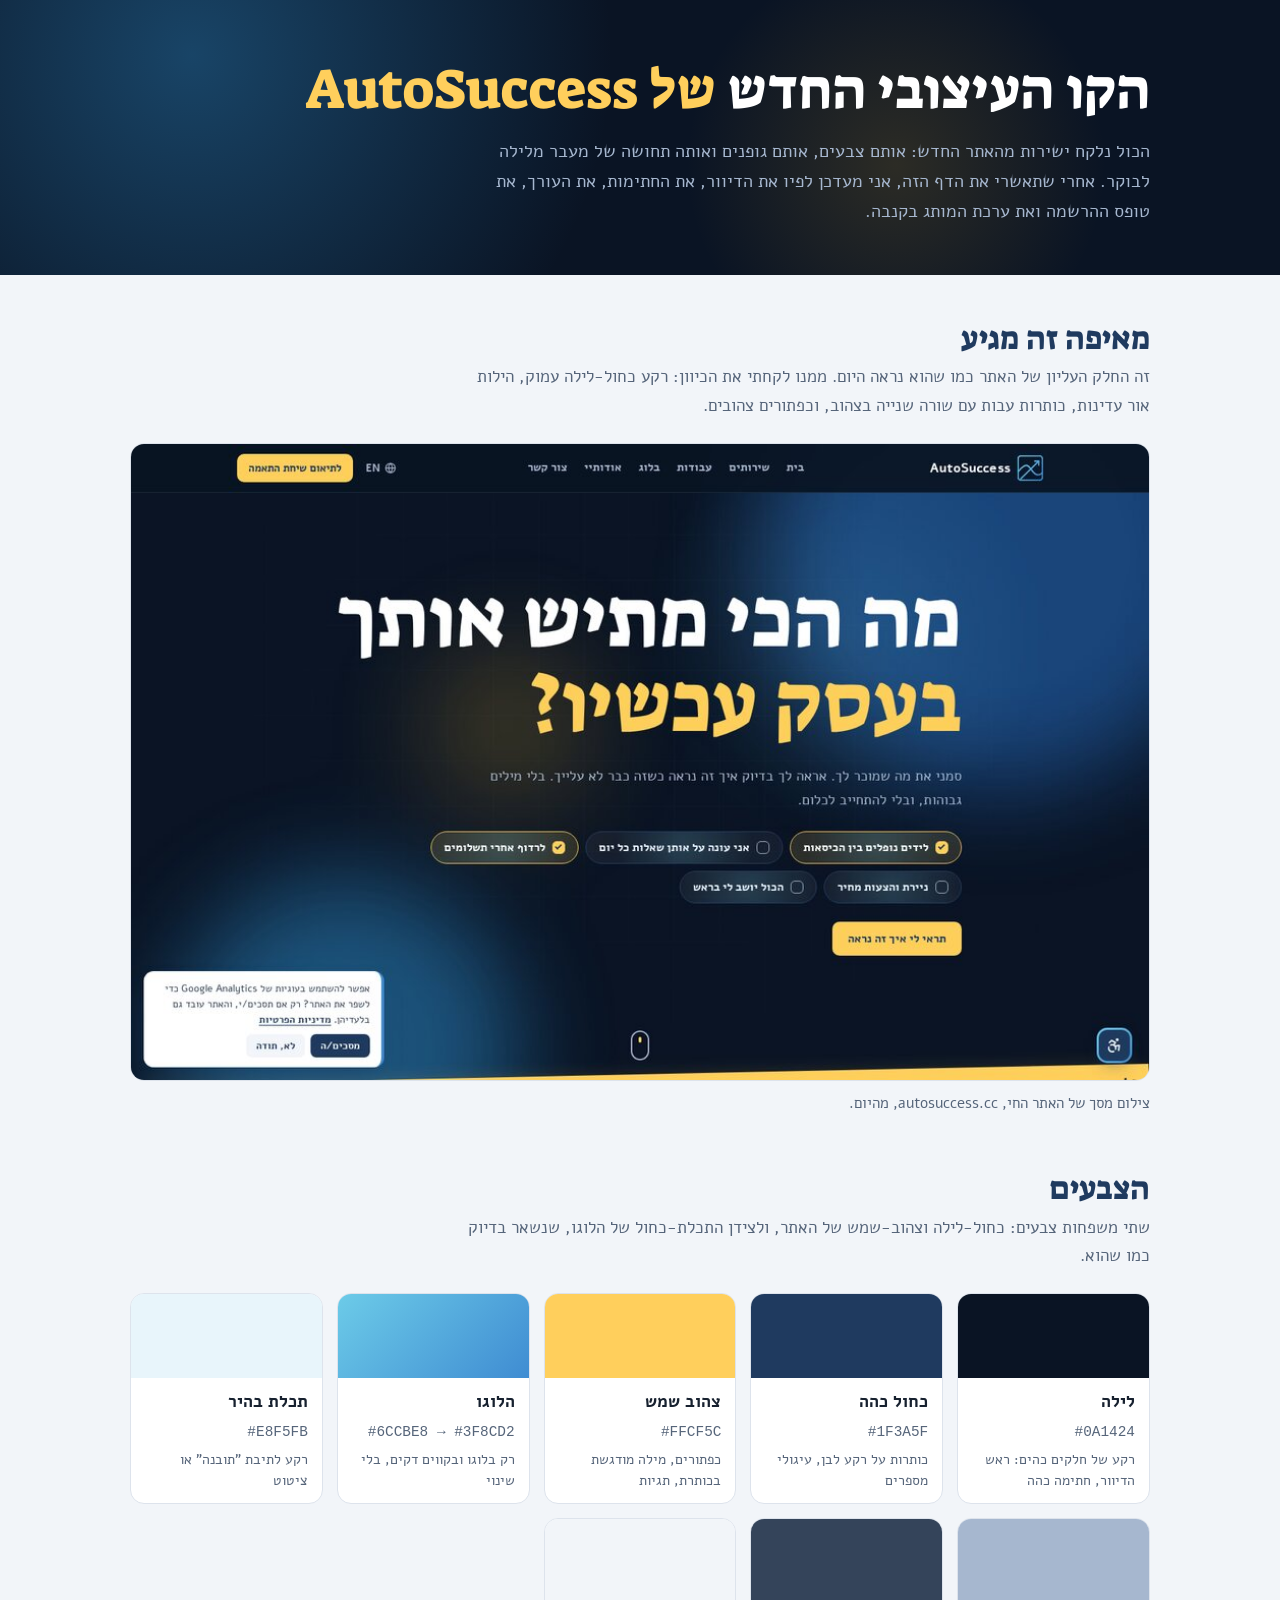
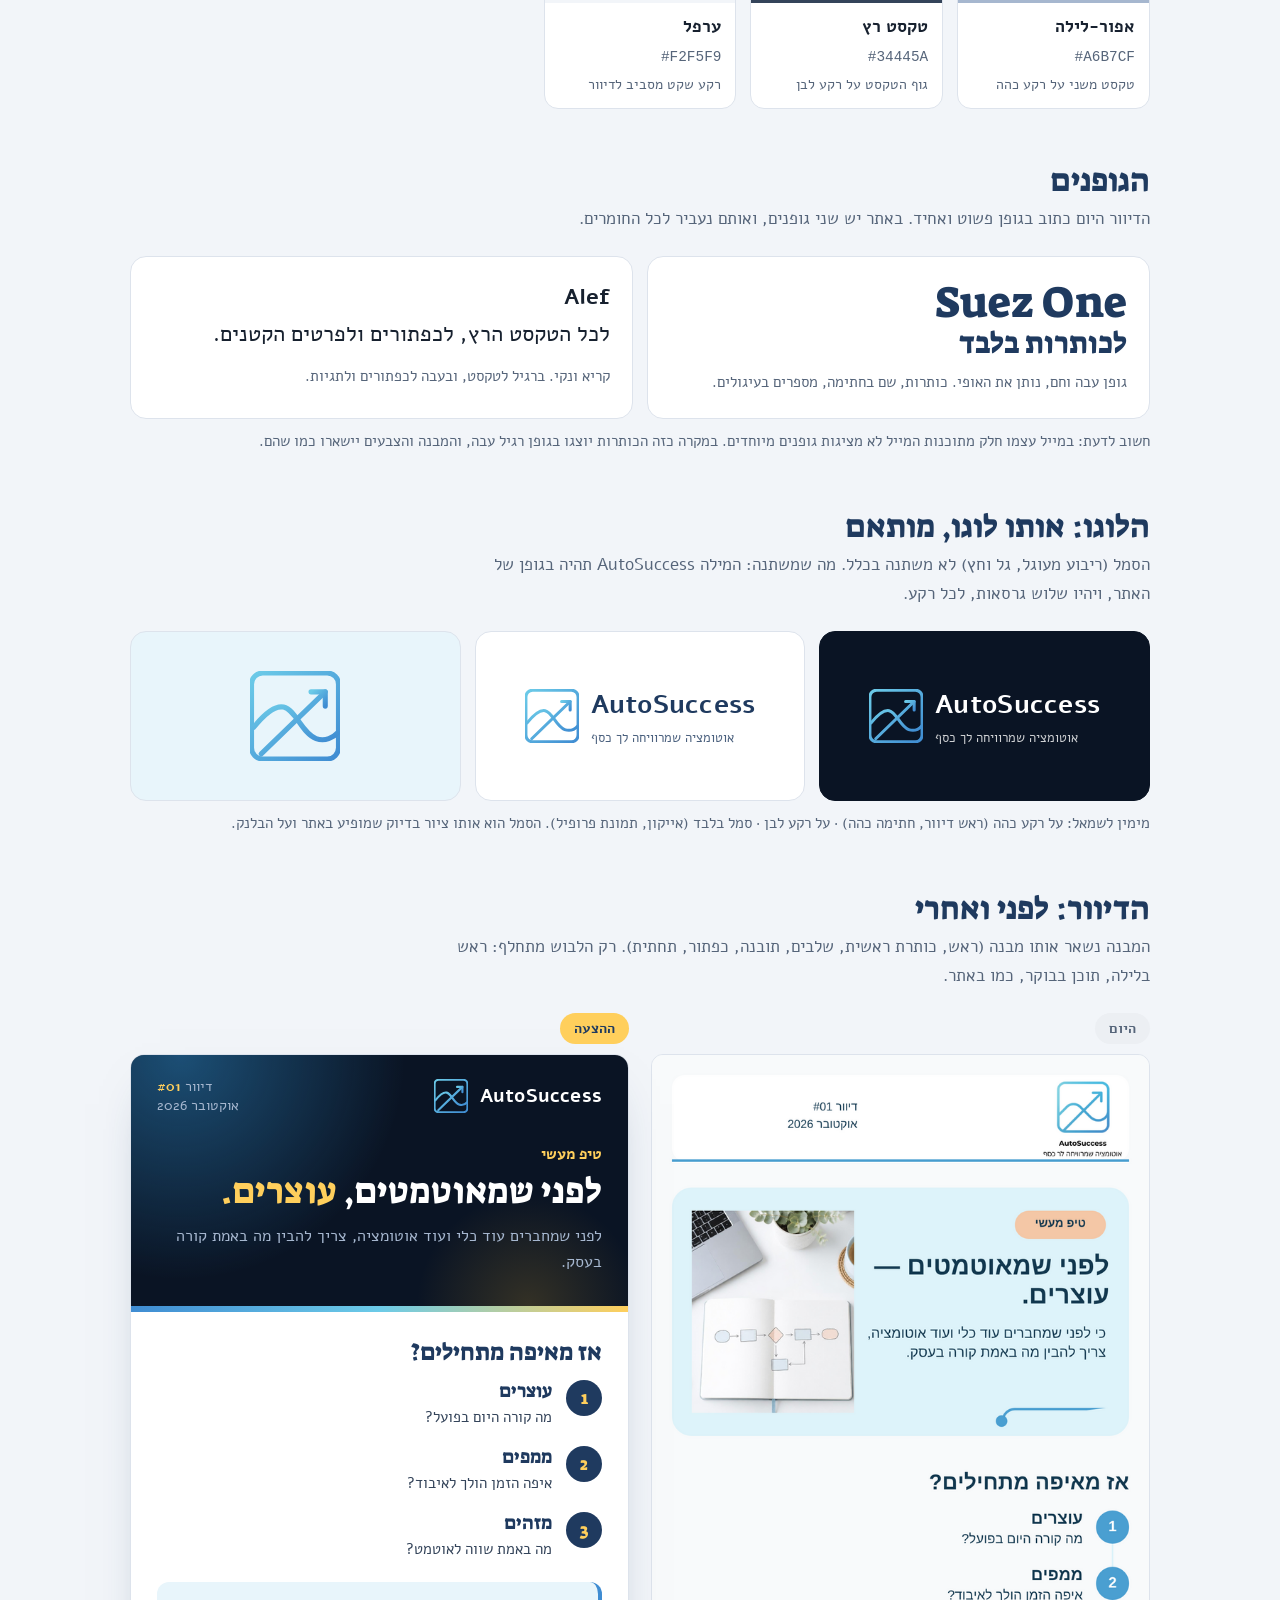
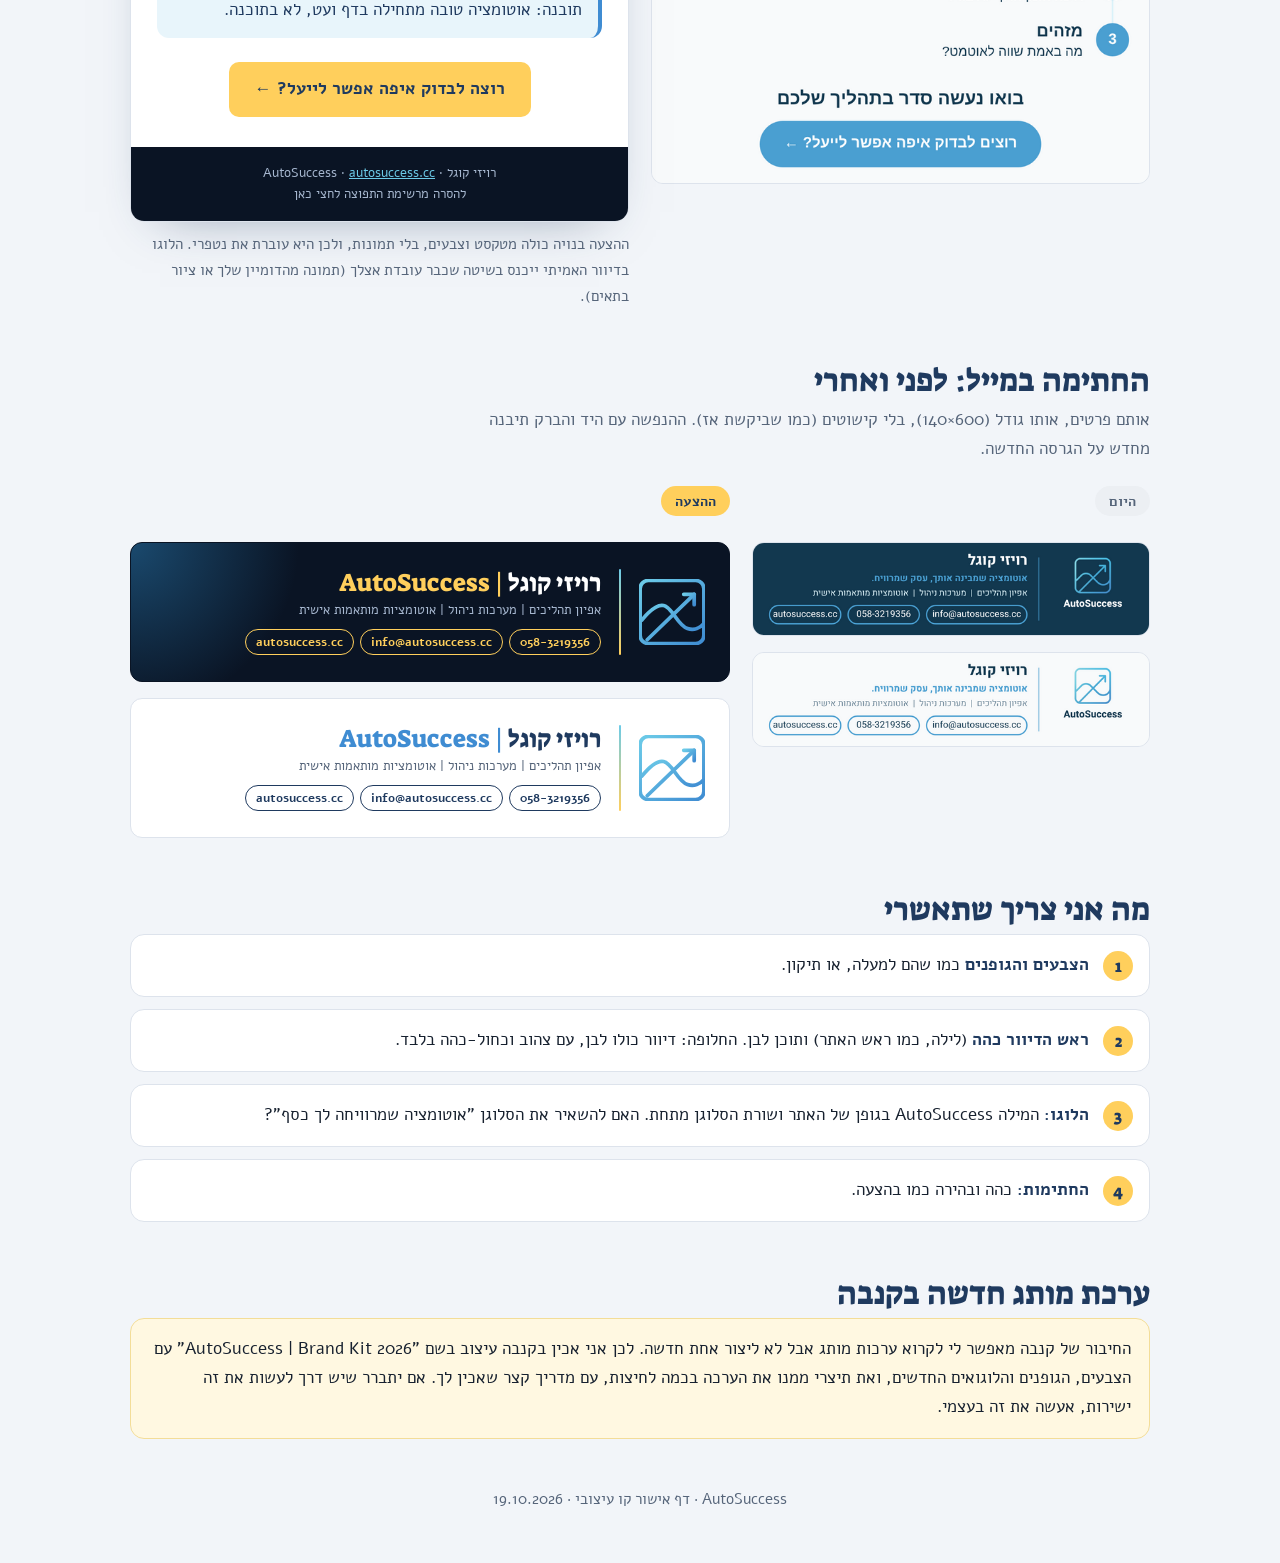
==== brand-guide.html @ 6f838738 "דף אישור לקו העיצובי החדש לפי האתר: צבעים, גופנים, לוגו, דיוור וחתימות לפני ואחרי Co-Authored-By: Cl" ====
<!doctype html>
<html lang="he" dir="rtl">
<head>
<meta charset="utf-8">
<meta name="viewport" content="width=device-width, initial-scale=1">
<title>קו עיצובי חדש · AutoSuccess</title>
<style>
@font-face { font-family: "Suez One"; src: url(fonts/suez-one-hebrew-400-normal.woff2) format("woff2"); unicode-range: U+0590-05FF, U+FB1D-FB4F; }
@font-face { font-family: "Suez One"; src: url(fonts/suez-one-latin-400-normal.woff2) format("woff2"); unicode-range: U+0000-00FF, U+2000-206F; }
@font-face { font-family: "Alef"; font-weight: 400; src: url(fonts/alef-hebrew-400-normal.woff2) format("woff2"); unicode-range: U+0590-05FF, U+FB1D-FB4F; }
@font-face { font-family: "Alef"; font-weight: 700; src: url(fonts/alef-hebrew-700-normal.woff2) format("woff2"); unicode-range: U+0590-05FF, U+FB1D-FB4F; }
@font-face { font-family: "Alef"; font-weight: 400; src: url(fonts/alef-latin-400-normal.woff2) format("woff2"); unicode-range: U+0000-00FF, U+2000-206F; }
@font-face { font-family: "Alef"; font-weight: 700; src: url(fonts/alef-latin-700-normal.woff2) format("woff2"); unicode-range: U+0000-00FF, U+2000-206F; }

:root {
  --night: #0a1424; --night-2: #0f1e36; --night-3: #16294a; --night-line: #26406a; --night-soft: #a6b7cf;
  --navy: #1f3a5f; --sun: #ffcf5c; --ink: #17212f; --body-ink: #34445a; --soft: #56657a;
  --mist: #f2f5f9; --line: #dde3ec; --logo-a: #6ccbe8; --logo-b: #3f8cd2; --logo-tint: #e8f5fb;
  --f-head: "Suez One", "Alef", serif; --f-body: "Alef", Tahoma, sans-serif;
}
* { box-sizing: border-box; }
body { margin: 0; background: var(--mist); color: var(--ink); font-family: var(--f-body); font-size: 17px; line-height: 1.7; }
.wrap { max-width: 1060px; margin: 0 auto; padding: 0 20px; }
h1, h2, h3 { font-family: var(--f-head); font-weight: 400; color: var(--navy); margin: 0; line-height: 1.2; }
.top { background: var(--night); color: #e9f0f9; padding: 56px 0 48px; position: relative; overflow: hidden; }
.top::before { content: ""; position: absolute; inset: 0; background: radial-gradient(600px circle at 15% 20%, rgba(42,127,184,.45), transparent 70%), radial-gradient(300px circle at 70% 60%, rgba(199,151,42,.18), transparent 70%); }
.top .wrap { position: relative; }
.top h1 { color: #fff; font-size: clamp(34px, 5vw, 56px); }
.top h1 span { color: var(--sun); }
.top p { color: var(--night-soft); max-width: 62ch; margin: 14px 0 0; font-size: 1.1rem; }
section { padding: 44px 0 8px; }
h2 { font-size: 32px; margin-bottom: 6px; }
.lead { color: var(--soft); margin: 0 0 22px; max-width: 70ch; }
.cap { color: var(--soft); font-size: .95rem; margin: 10px 0 0; }
.card { background: #fff; border: 1px solid var(--line); border-radius: 16px; padding: 22px; }

/* colors */
.swatches { display: grid; grid-template-columns: repeat(auto-fill, minmax(180px, 1fr)); gap: 14px; }
.sw { background: #fff; border: 1px solid var(--line); border-radius: 14px; overflow: hidden; }
.sw i { display: block; height: 84px; }
.sw div { padding: 10px 14px 12px; }
.sw b { display: block; }
.sw code { font-size: .9rem; color: var(--soft); direction: ltr; display: inline-block; }
.sw small { display: block; color: var(--soft); line-height: 1.45; margin-top: 4px; }

/* fonts */
.fonts { display: grid; grid-template-columns: 1fr 1fr; gap: 14px; }
.fonts .big { font-family: var(--f-head); font-size: 44px; color: var(--navy); line-height: 1.1; }
.fonts .body { font-size: 22px; }

/* logo */
.logos { display: grid; grid-template-columns: repeat(3, 1fr); gap: 14px; }
.lg { border-radius: 16px; min-height: 170px; display: grid; place-items: center; padding: 20px; border: 1px solid var(--line); }
.lg.dark { background: var(--night); border-color: var(--night); }
.lg.light { background: #fff; }
.lg.tint { background: var(--logo-tint); }
.brand { display: flex; align-items: center; gap: 12px; direction: ltr; }
.brand span { font-weight: 700; font-size: 26px; letter-spacing: .01em; }
.brand em { display: block; font-style: normal; font-size: 13px; font-weight: 400; direction: rtl; text-align: left; opacity: .8; letter-spacing: 0; }
.lg.dark .brand span { color: #fff; }
.lg.light .brand span, .lg.tint .brand span { color: var(--navy); }

/* before/after */
.ba { display: grid; grid-template-columns: 1fr 1fr; gap: 22px; align-items: start; }
.tag { display: inline-block; font-weight: 700; font-size: .9rem; border-radius: 999px; padding: 3px 14px; margin-bottom: 10px; }
.tag.old { background: #eceff3; color: var(--soft); }
.tag.new { background: var(--sun); color: var(--navy); }
.ba img { width: 100%; border-radius: 12px; border: 1px solid var(--line); display: block; }

/* new newsletter mockup (email-width) */
.mail { max-width: 600px; background: #fff; border-radius: 14px; overflow: hidden; border: 1px solid var(--line); box-shadow: 0 20px 50px -30px rgba(31,58,95,.5); }
.m-head { background: var(--night); background-image: radial-gradient(320px circle at 10% 0%, rgba(42,127,184,.55), transparent 70%), radial-gradient(160px circle at 80% 100%, rgba(199,151,42,.22), transparent 70%); padding: 22px 26px 30px; color: #fff; }
.m-row { display: flex; justify-content: space-between; align-items: center; }
.m-row .brand span { color: #fff; font-size: 19px; }
.m-issue { color: var(--night-soft); font-size: 14px; text-align: left; line-height: 1.4; }
.m-issue b { color: var(--sun); font-weight: 700; }
.m-eyebrow { color: var(--sun); font-weight: 700; margin: 26px 0 4px; font-size: 15px; }
.m-title { font-family: var(--f-head); font-size: 36px; line-height: 1.1; margin: 0; color: #fff; }
.m-title span { color: var(--sun); }
.m-lead { color: var(--night-soft); margin: 12px 0 0; font-size: 16px; line-height: 1.65; }
.m-sun { height: 6px; background: linear-gradient(90deg, var(--logo-b), var(--logo-a), var(--sun)); }
.m-body { padding: 26px; }
.m-body h3 { font-size: 24px; margin-bottom: 14px; }
.m-step { display: flex; gap: 14px; align-items: flex-start; margin-bottom: 14px; }
.m-step i { flex: none; width: 36px; height: 36px; border-radius: 50%; background: var(--navy); color: var(--sun); font-style: normal; font-family: var(--f-head); display: grid; place-items: center; font-size: 18px; }
.m-step b { display: block; font-family: var(--f-head); font-weight: 400; color: var(--navy); font-size: 19px; line-height: 1.2; }
.m-step span { color: var(--body-ink); font-size: 15px; }
.m-insight { background: var(--logo-tint); border-inline-start: 4px solid var(--logo-b); border-radius: 12px; padding: 14px 16px; color: var(--navy); margin: 18px 0; }
.m-cta { text-align: center; padding: 6px 0 4px; }
.m-btn { display: inline-block; background: var(--sun); color: var(--navy); font-weight: 700; border-radius: 10px; padding: 13px 26px; text-decoration: none; font-size: 17px; }
.m-foot { background: var(--night); color: var(--night-soft); text-align: center; font-size: 13px; padding: 16px; line-height: 1.6; }
.m-foot a { color: var(--logo-a); }

/* signatures */
.sigs { display: grid; gap: 16px; }
.sig { width: 100%; max-width: 600px; aspect-ratio: 600 / 140; border-radius: 12px; display: flex; align-items: center; gap: 18px; padding: 0 24px; border: 1px solid var(--line); }
.sig.dark { background: var(--night); background-image: radial-gradient(240px circle at 0% 0%, rgba(42,127,184,.5), transparent 70%); border-color: var(--night); }
.sig.light { background: #fff; }
.sig .who { flex: 1; }
.sig .name { font-family: var(--f-head); font-size: 25px; line-height: 1.1; }
.sig.dark .name { color: #fff; } .sig.light .name { color: var(--navy); }
.sig .name span { color: var(--sun); }
.sig.light .name span { color: var(--logo-b); }
.sig .svc { font-size: 13px; margin-top: 2px; }
.sig.dark .svc { color: var(--night-soft); } .sig.light .svc { color: var(--soft); }
.sig .pills { display: flex; gap: 6px; flex-wrap: wrap; margin-top: 8px; }
.sig .pills b { font-size: 12px; font-weight: 700; border-radius: 999px; padding: 2px 10px; direction: ltr; }
.sig.dark .pills b { border: 1.5px solid var(--sun); color: var(--sun); }
.sig.light .pills b { border: 1.5px solid var(--navy); color: var(--navy); }
.sig .divider { width: 2px; align-self: stretch; margin: 26px 0; background: linear-gradient(var(--logo-a), var(--sun)); border-radius: 2px; }

/* decisions */
.dec { counter-reset: d; display: grid; gap: 12px; padding: 0; margin: 0; list-style: none; }
.dec li { background: #fff; border: 1px solid var(--line); border-radius: 14px; padding: 16px 18px 16px 18px; position: relative; padding-inline-start: 60px; }
.dec li::before { counter-increment: d; content: counter(d); position: absolute; inset-inline-start: 16px; top: 16px; width: 30px; height: 30px; border-radius: 50%; background: var(--sun); color: var(--navy); font-family: var(--f-head); display: grid; place-items: center; }
.dec b { color: var(--navy); }
.note { background: #fff8e1; border: 1px solid #f3dd98; border-radius: 14px; padding: 16px 18px; }
footer { text-align: center; color: var(--soft); padding: 40px 0 50px; font-size: .95rem; }

@media (max-width: 760px) {
  .fonts, .logos, .ba { grid-template-columns: 1fr; }
  .sig { aspect-ratio: auto; padding: 18px; }
  .sig .divider { display: none; }
}
</style>
</head>
<body>

<header class="top">
  <div class="wrap">
    <h1>הקו העיצובי החדש <span>של AutoSuccess</span></h1>
    <p>הכול נלקח ישירות מהאתר החדש: אותם צבעים, אותם גופנים ואותה תחושה של מעבר מלילה לבוקר. אחרי שתאשרי את הדף הזה, אני מעדכן לפיו את הדיוור, את החתימות, את העורך, את טופס ההרשמה ואת ערכת המותג בקנבה.</p>
  </div>
</header>

<main class="wrap">

<section>
  <h2>מאיפה זה מגיע</h2>
  <p class="lead">זה החלק העליון של האתר כמו שהוא נראה היום. ממנו לקחתי את הכיוון: רקע כחול-לילה עמוק, הילות אור עדינות, כותרות עבות עם שורה שנייה בצהוב, וכפתורים צהובים.</p>
  <img src="assets/brand/site-hero.jpg" alt="צילום מסך של החלק העליון באתר autosuccess.cc" style="width:100%;border-radius:14px;border:1px solid var(--line);display:block">
  <p class="cap">צילום מסך של האתר החי, autosuccess.cc, מהיום.</p>
</section>

<section>
  <h2>הצבעים</h2>
  <p class="lead">שתי משפחות צבעים: כחול-לילה וצהוב-שמש של האתר, ולצידן התכלת-כחול של הלוגו, שנשאר בדיוק כמו שהוא.</p>
  <div class="swatches">
    <div class="sw"><i style="background:#0a1424"></i><div><b>לילה</b><code>#0A1424</code><small>רקע של חלקים כהים: ראש הדיוור, חתימה כהה</small></div></div>
    <div class="sw"><i style="background:#1f3a5f"></i><div><b>כחול כהה</b><code>#1F3A5F</code><small>כותרות על רקע לבן, עיגולי מספרים</small></div></div>
    <div class="sw"><i style="background:#ffcf5c"></i><div><b>צהוב שמש</b><code>#FFCF5C</code><small>כפתורים, מילה מודגשת בכותרת, תגיות</small></div></div>
    <div class="sw"><i style="background:linear-gradient(135deg,#6ccbe8,#3f8cd2)"></i><div><b>הלוגו</b><code>#6CCBE8 → #3F8CD2</code><small>רק בלוגו ובקווים דקים, בלי שינוי</small></div></div>
    <div class="sw"><i style="background:#e8f5fb"></i><div><b>תכלת בהיר</b><code>#E8F5FB</code><small>רקע לתיבת "תובנה" או ציטוט</small></div></div>
    <div class="sw"><i style="background:#a6b7cf"></i><div><b>אפור-לילה</b><code>#A6B7CF</code><small>טקסט משני על רקע כהה</small></div></div>
    <div class="sw"><i style="background:#34445a"></i><div><b>טקסט רץ</b><code>#34445A</code><small>גוף הטקסט על רקע לבן</small></div></div>
    <div class="sw"><i style="background:#f2f5f9"></i><div><b>ערפל</b><code>#F2F5F9</code><small>רקע שקט מסביב לדיוור</small></div></div>
  </div>
</section>

<section>
  <h2>הגופנים</h2>
  <p class="lead">הדיוור היום כתוב בגופן פשוט ואחיד. באתר יש שני גופנים, ואותם נעביר לכל החומרים.</p>
  <div class="fonts">
    <div class="card"><div class="big">Suez One</div><div class="big" style="font-size:30px">לכותרות בלבד</div><p class="cap">גופן עבה וחם, נותן את האופי. כותרות, שם בחתימה, מספרים בעיגולים.</p></div>
    <div class="card"><div class="body"><b>Alef</b></div><div class="body">לכל הטקסט הרץ, לכפתורים ולפרטים הקטנים.</div><p class="cap">קריא ונקי. ברגיל לטקסט, ובעבה לכפתורים ולתגיות.</p></div>
  </div>
  <p class="cap">חשוב לדעת: במייל עצמו חלק מתוכנות המייל לא מציגות גופנים מיוחדים. במקרה כזה הכותרות יוצגו בגופן רגיל עבה, והמבנה והצבעים יישארו כמו שהם.</p>
</section>

<section>
  <h2>הלוגו: אותו לוגו, מותאם</h2>
  <p class="lead">הסמל (ריבוע מעוגל, גל וחץ) לא משתנה בכלל. מה שמשתנה: המילה AutoSuccess תהיה בגופן של האתר, ויהיו שלוש גרסאות, לכל רקע.</p>
  <div class="logos">
    <div class="lg dark"><div class="brand"><svg width="54" height="54" viewBox="30 26 177 175" fill="none"><defs><linearGradient id="g1" x1="0" y1="0" x2="1" y2="1"><stop offset="0" stop-color="#6CCBE8"/><stop offset="1" stop-color="#3F8CD2"/></linearGradient></defs><g stroke="url(#g1)" stroke-width="10" stroke-linecap="round" stroke-linejoin="round"><rect x="33" y="29" width="171" height="169" rx="22"/><path d="M37 136 C 58 110, 78 92, 96 96 C 120 101, 132 148, 160 158 C 178 164, 194 156, 203 146"/><path d="M52 188 L 178 66"/><path d="M150 66 L 178 66 L 178 94"/></g></svg><span>AutoSuccess<em>אוטומציה שמרוויחה לך כסף</em></span></div></div>
    <div class="lg light"><div class="brand"><svg width="54" height="54" viewBox="30 26 177 175" fill="none"><defs><linearGradient id="g2" x1="0" y1="0" x2="1" y2="1"><stop offset="0" stop-color="#6CCBE8"/><stop offset="1" stop-color="#3F8CD2"/></linearGradient></defs><g stroke="url(#g2)" stroke-width="10" stroke-linecap="round" stroke-linejoin="round"><rect x="33" y="29" width="171" height="169" rx="22"/><path d="M37 136 C 58 110, 78 92, 96 96 C 120 101, 132 148, 160 158 C 178 164, 194 156, 203 146"/><path d="M52 188 L 178 66"/><path d="M150 66 L 178 66 L 178 94"/></g></svg><span>AutoSuccess<em>אוטומציה שמרוויחה לך כסף</em></span></div></div>
    <div class="lg tint"><svg width="90" height="90" viewBox="30 26 177 175" fill="none"><defs><linearGradient id="g3" x1="0" y1="0" x2="1" y2="1"><stop offset="0" stop-color="#6CCBE8"/><stop offset="1" stop-color="#3F8CD2"/></linearGradient></defs><g stroke="url(#g3)" stroke-width="10" stroke-linecap="round" stroke-linejoin="round"><rect x="33" y="29" width="171" height="169" rx="22"/><path d="M37 136 C 58 110, 78 92, 96 96 C 120 101, 132 148, 160 158 C 178 164, 194 156, 203 146"/><path d="M52 188 L 178 66"/><path d="M150 66 L 178 66 L 178 94"/></g></svg></div>
  </div>
  <p class="cap">מימין לשמאל: על רקע כהה (ראש דיוור, חתימה כהה) · על רקע לבן · סמל בלבד (אייקון, תמונת פרופיל). הסמל הוא אותו ציור בדיוק שמופיע באתר ועל הבלנק.</p>
</section>

<section>
  <h2>הדיוור: לפני ואחרי</h2>
  <p class="lead">המבנה נשאר אותו מבנה (ראש, כותרת ראשית, שלבים, תובנה, כפתור, תחתית). רק הלבוש מתחלף: ראש בלילה, תוכן בבוקר, כמו באתר.</p>
  <div class="ba">
    <div><span class="tag old">היום</span><img src="assets/brand/old-newsletter.png" alt="הדיוור הנוכחי"></div>
    <div><span class="tag new">ההצעה</span>
      <div class="mail">
        <div class="m-head">
          <div class="m-row">
            <div class="brand"><svg width="34" height="34" viewBox="30 26 177 175" fill="none"><defs><linearGradient id="g4" x1="0" y1="0" x2="1" y2="1"><stop offset="0" stop-color="#6CCBE8"/><stop offset="1" stop-color="#3F8CD2"/></linearGradient></defs><g stroke="url(#g4)" stroke-width="11" stroke-linecap="round" stroke-linejoin="round"><rect x="33" y="29" width="171" height="169" rx="22"/><path d="M37 136 C 58 110, 78 92, 96 96 C 120 101, 132 148, 160 158 C 178 164, 194 156, 203 146"/><path d="M52 188 L 178 66"/><path d="M150 66 L 178 66 L 178 94"/></g></svg><span>AutoSuccess</span></div>
            <div class="m-issue">דיוור <b>#01</b><br>אוקטובר 2026</div>
          </div>
          <p class="m-eyebrow">טיפ מעשי</p>
          <h3 class="m-title">לפני שמאוטמטים, <span>עוצרים.</span></h3>
          <p class="m-lead">לפני שמחברים עוד כלי ועוד אוטומציה, צריך להבין מה באמת קורה בעסק.</p>
        </div>
        <div class="m-sun"></div>
        <div class="m-body">
          <h3>אז מאיפה מתחילים?</h3>
          <div class="m-step"><i>1</i><div><b>עוצרים</b><span>מה קורה היום בפועל?</span></div></div>
          <div class="m-step"><i>2</i><div><b>ממפים</b><span>איפה הזמן הולך לאיבוד?</span></div></div>
          <div class="m-step"><i>3</i><div><b>מזהים</b><span>מה באמת שווה לאוטמט?</span></div></div>
          <div class="m-insight">תובנה: אוטומציה טובה מתחילה בדף ועט, לא בתוכנה.</div>
          <div class="m-cta"><a class="m-btn" href="#">רוצה לבדוק איפה אפשר לייעל? ←</a></div>
        </div>
        <div class="m-foot">רויזי קוגל · AutoSuccess · <a href="#">autosuccess.cc</a><br>להסרה מרשימת התפוצה לחצי כאן</div>
      </div>
      <p class="cap">ההצעה בנויה כולה מטקסט וצבעים, בלי תמונות, ולכן היא עוברת את נטפרי. הלוגו בדיוור האמיתי ייכנס בשיטה שכבר עובדת אצלך (תמונה מהדומיין שלך או ציור בתאים).</p>
    </div>
  </div>
</section>

<section>
  <h2>החתימה במייל: לפני ואחרי</h2>
  <p class="lead">אותם פרטים, אותו גודל (600×140), בלי קישוטים (כמו שביקשת אז). ההנפשה עם היד והברק תיבנה מחדש על הגרסה החדשה.</p>
  <div class="ba">
    <div class="sigs"><span class="tag old" style="justify-self:start">היום</span><img src="assets/brand/old-sig-dark.png" alt="החתימה הכהה הנוכחית"><img src="assets/brand/old-sig-light.png" alt="החתימה הבהירה הנוכחית"></div>
    <div class="sigs"><span class="tag new" style="justify-self:start">ההצעה</span>
      <div class="sig dark">
        <svg width="66" height="66" viewBox="30 26 177 175" fill="none"><defs><linearGradient id="g5" x1="0" y1="0" x2="1" y2="1"><stop offset="0" stop-color="#6CCBE8"/><stop offset="1" stop-color="#3F8CD2"/></linearGradient></defs><g stroke="url(#g5)" stroke-width="10" stroke-linecap="round" stroke-linejoin="round"><rect x="33" y="29" width="171" height="169" rx="22"/><path d="M37 136 C 58 110, 78 92, 96 96 C 120 101, 132 148, 160 158 C 178 164, 194 156, 203 146"/><path d="M52 188 L 178 66"/><path d="M150 66 L 178 66 L 178 94"/></g></svg>
        <div class="divider"></div>
        <div class="who"><div class="name">רויזי קוגל <span>| AutoSuccess</span></div><div class="svc">אפיון תהליכים | מערכות ניהול | אוטומציות מותאמות אישית</div><div class="pills"><b>058-3219356</b><b>info@autosuccess.cc</b><b>autosuccess.cc</b></div></div>
      </div>
      <div class="sig light">
        <svg width="66" height="66" viewBox="30 26 177 175" fill="none"><defs><linearGradient id="g6" x1="0" y1="0" x2="1" y2="1"><stop offset="0" stop-color="#6CCBE8"/><stop offset="1" stop-color="#3F8CD2"/></linearGradient></defs><g stroke="url(#g6)" stroke-width="10" stroke-linecap="round" stroke-linejoin="round"><rect x="33" y="29" width="171" height="169" rx="22"/><path d="M37 136 C 58 110, 78 92, 96 96 C 120 101, 132 148, 160 158 C 178 164, 194 156, 203 146"/><path d="M52 188 L 178 66"/><path d="M150 66 L 178 66 L 178 94"/></g></svg>
        <div class="divider"></div>
        <div class="who"><div class="name">רויזי קוגל <span>| AutoSuccess</span></div><div class="svc">אפיון תהליכים | מערכות ניהול | אוטומציות מותאמות אישית</div><div class="pills"><b>058-3219356</b><b>info@autosuccess.cc</b><b>autosuccess.cc</b></div></div>
      </div>
    </div>
  </div>
</section>

<section>
  <h2>מה אני צריך שתאשרי</h2>
  <ol class="dec">
    <li><b>הצבעים והגופנים</b> כמו שהם למעלה, או תיקון.</li>
    <li><b>ראש הדיוור כהה</b> (לילה, כמו ראש האתר) ותוכן לבן. החלופה: דיוור כולו לבן, עם צהוב וכחול-כהה בלבד.</li>
    <li><b>הלוגו:</b> המילה AutoSuccess בגופן של האתר ושורת הסלוגן מתחת. האם להשאיר את הסלוגן "אוטומציה שמרוויחה לך כסף"?</li>
    <li><b>החתימות:</b> כהה ובהירה כמו בהצעה.</li>
  </ol>
</section>

<section>
  <h2>ערכת מותג חדשה בקנבה</h2>
  <div class="note">החיבור של קנבה מאפשר לי לקרוא ערכות מותג אבל לא ליצור אחת חדשה. לכן אני אכין בקנבה עיצוב בשם "AutoSuccess | Brand Kit 2026" עם הצבעים, הגופנים והלוגואים החדשים, ואת תיצרי ממנו את הערכה בכמה לחיצות, עם מדריך קצר שאכין לך. אם יתברר שיש דרך לעשות את זה ישירות, אעשה את זה בעצמי.</div>
</section>

</main>
<footer>AutoSuccess · דף אישור קו עיצובי · 19.10.2026</footer>
</body>
</html>
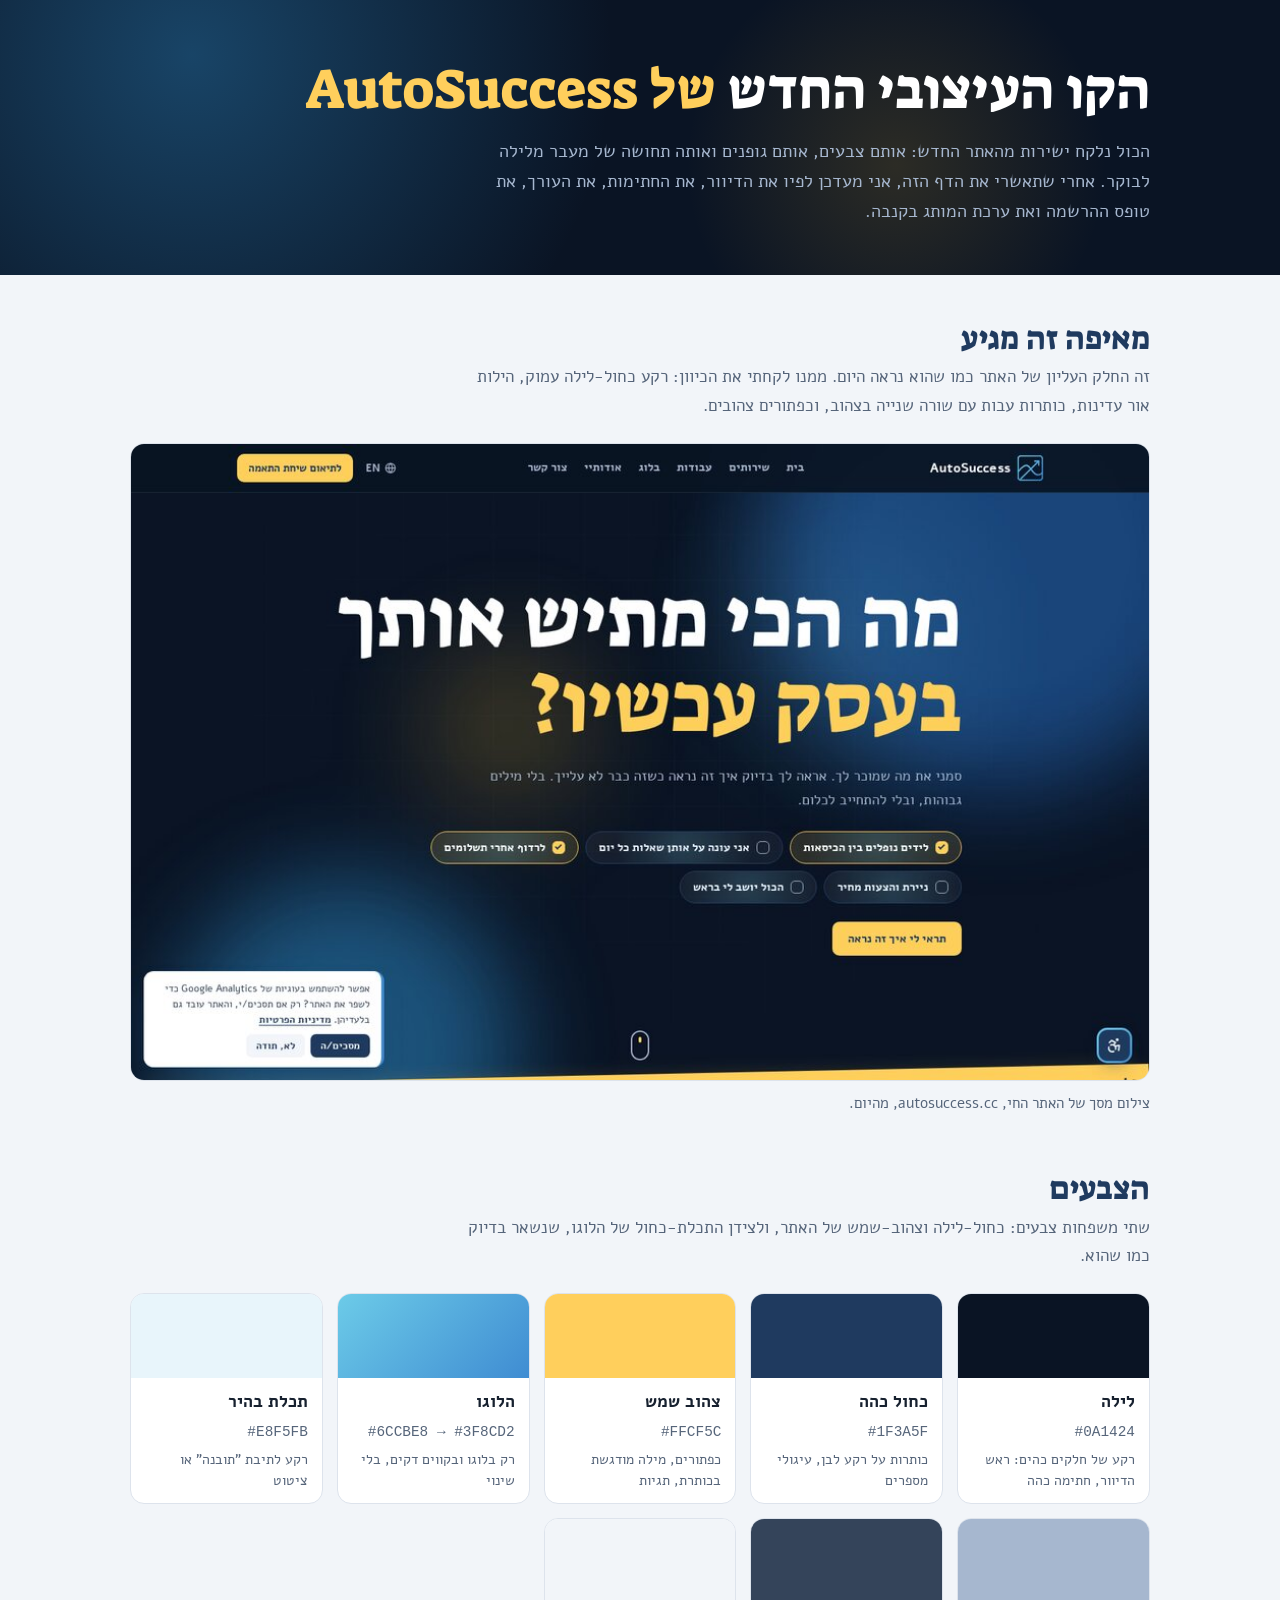
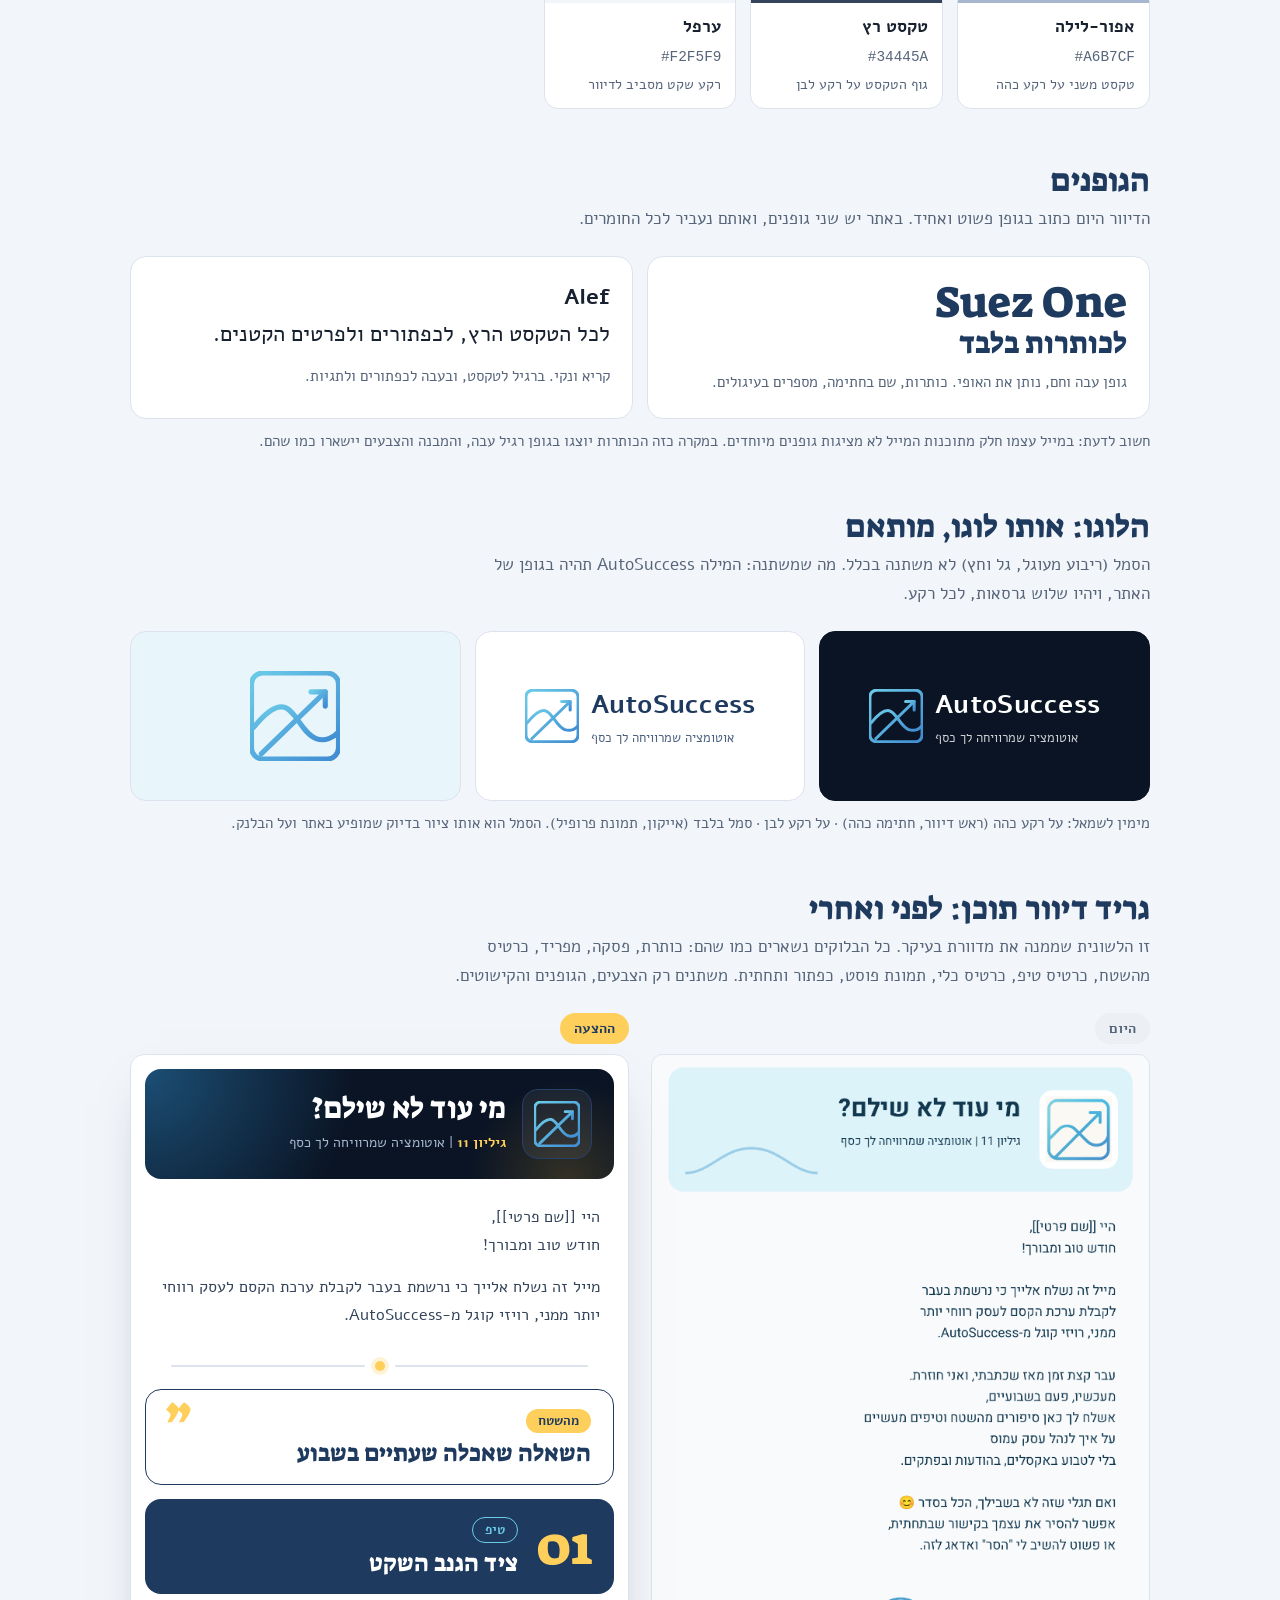
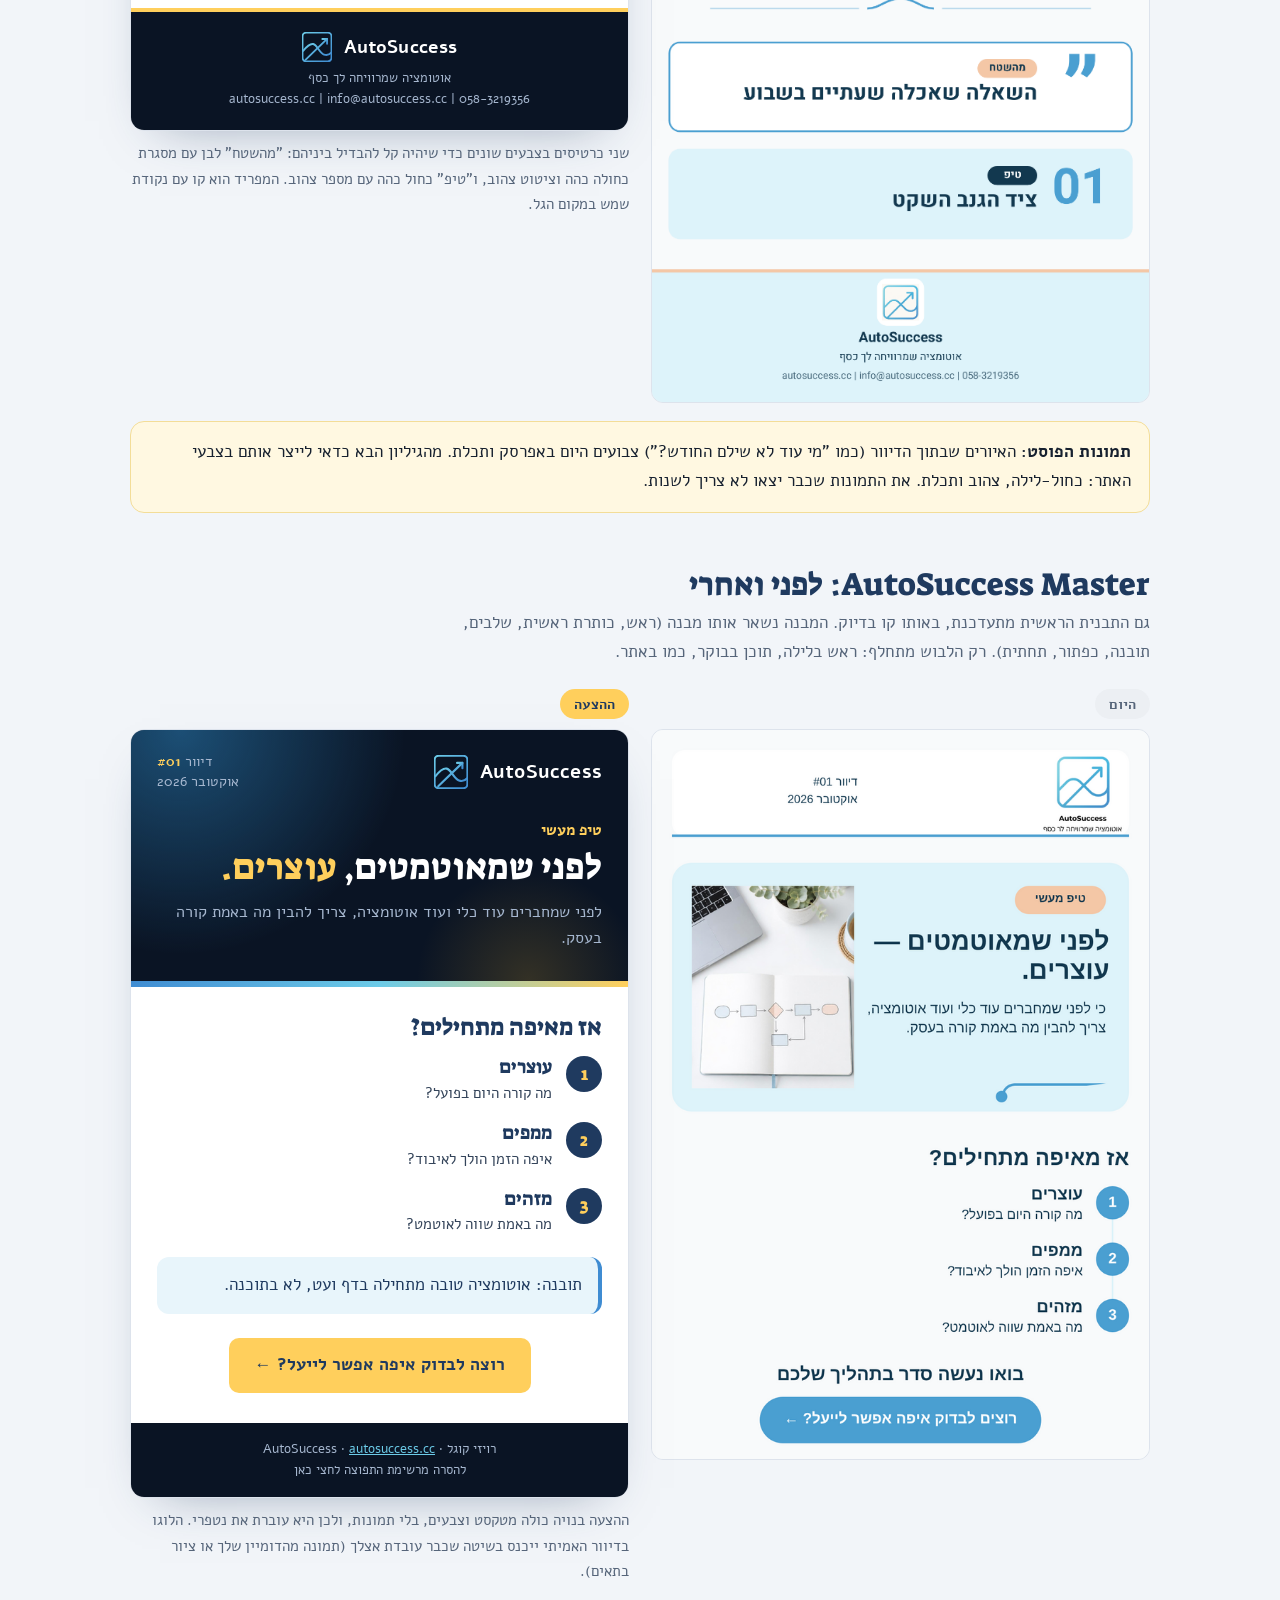
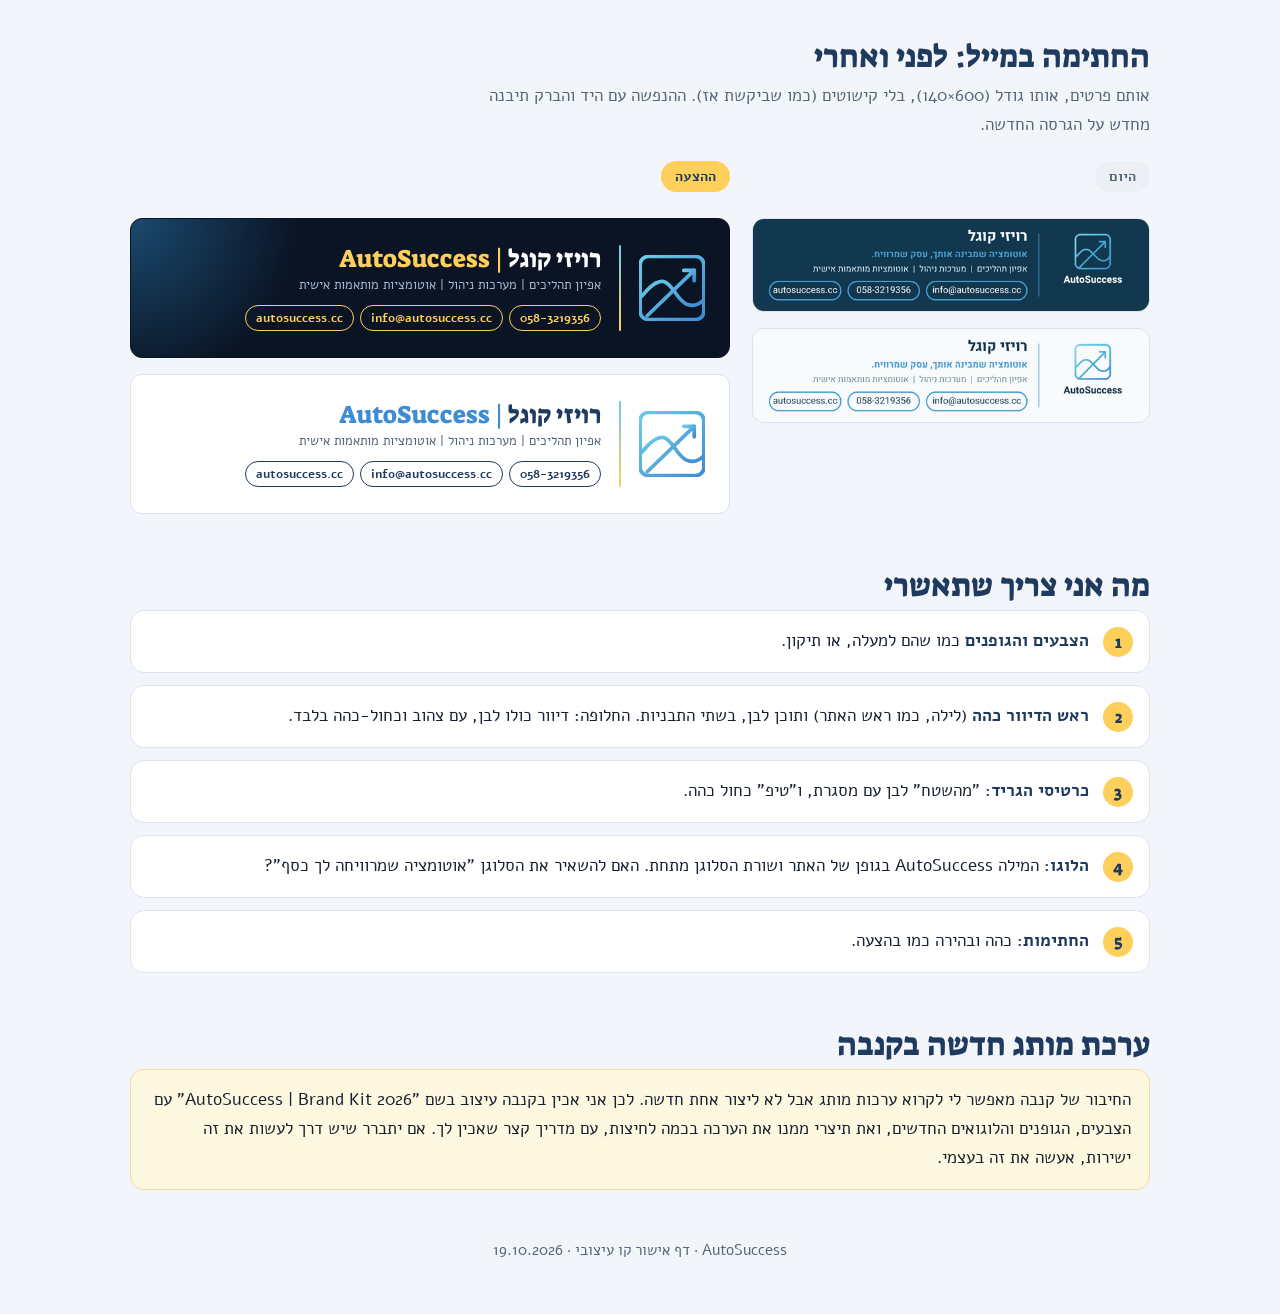
==== commit c41a8fd9: "דף הקו העיצובי: הוספת גריד דיוור תוכן לפני ואחרי, והחלטה על כרטיסי הגריד Co-Authored-By: Claude Opus" ====
--- a/brand-guide.html
+++ b/brand-guide.html
@@ -91,6 +91,32 @@
 .m-foot { background: var(--night); color: var(--night-soft); text-align: center; font-size: 13px; padding: 16px; line-height: 1.6; }
 .m-foot a { color: var(--logo-a); }
 
+/* new content-grid mockup */
+.gm-head { background: var(--night); background-image: radial-gradient(300px circle at 0% 0%, rgba(42,127,184,.55), transparent 70%), radial-gradient(140px circle at 90% 100%, rgba(199,151,42,.22), transparent 70%); margin: 14px; border-radius: 16px; padding: 20px 22px; display: flex; gap: 16px; align-items: center; }
+.gm-head .ic { flex: none; width: 70px; height: 70px; border-radius: 16px; background: rgba(255,255,255,.06); border: 1px solid var(--night-line); display: grid; place-items: center; }
+.gm-head h3 { font-family: var(--f-head); color: #fff; font-size: 30px; line-height: 1.1; margin: 0; }
+.gm-head p { margin: 6px 0 0; color: var(--night-soft); font-size: 14px; }
+.gm-head p b { color: var(--sun); }
+.gm-text { padding: 10px 28px; color: var(--body-ink); font-size: 16px; line-height: 1.75; }
+.gm-text p { margin: 0 0 14px; }
+.gm-div { display: flex; align-items: center; gap: 10px; padding: 8px 40px 18px; }
+.gm-div i { flex: 1; height: 2px; background: var(--line); border-radius: 2px; }
+.gm-div b { width: 10px; height: 10px; border-radius: 50%; background: var(--sun); box-shadow: 0 0 0 4px rgba(255,207,92,.25); }
+.gm-story { margin: 0 14px 14px; border-radius: 16px; background: #fff; border: 1.5px solid var(--navy); padding: 16px 22px; position: relative; }
+.gm-story .q { position: absolute; inset-inline-end: 18px; top: 4px; font-family: var(--f-head); font-size: 60px; color: var(--sun); line-height: 1; }
+.gm-pill { display: inline-block; font-weight: 700; font-size: 13px; border-radius: 999px; padding: 1px 12px; }
+.gm-story .gm-pill { background: var(--sun); color: var(--navy); }
+.gm-story h4, .gm-tip h4 { font-family: var(--f-head); font-weight: 400; font-size: 24px; margin: 6px 0 0; line-height: 1.15; }
+.gm-story h4 { color: var(--navy); }
+.gm-tip { margin: 0 14px 14px; border-radius: 16px; background: var(--navy); padding: 16px 22px; display: flex; align-items: center; gap: 18px; }
+.gm-tip .n { font-family: var(--f-head); font-size: 54px; color: var(--sun); line-height: 1; }
+.gm-tip .gm-pill { border: 1.5px solid var(--logo-a); color: var(--logo-a); }
+.gm-tip h4 { color: #fff; }
+.gm-foot { background: var(--night); text-align: center; padding: 20px 16px; border-top: 4px solid var(--sun); }
+.gm-foot .brand { justify-content: center; }
+.gm-foot .brand span { color: #fff; font-size: 18px; }
+.gm-foot p { color: var(--night-soft); font-size: 13px; margin: 6px 0 0; line-height: 1.6; }
+
 /* signatures */
 .sigs { display: grid; gap: 16px; }
 .sig { width: 100%; max-width: 600px; aspect-ratio: 600 / 140; border-radius: 12px; display: flex; align-items: center; gap: 18px; padding: 0 24px; border: 1px solid var(--line); }
@@ -179,8 +205,37 @@
 </section>
 
 <section>
-  <h2>הדיוור: לפני ואחרי</h2>
-  <p class="lead">המבנה נשאר אותו מבנה (ראש, כותרת ראשית, שלבים, תובנה, כפתור, תחתית). רק הלבוש מתחלף: ראש בלילה, תוכן בבוקר, כמו באתר.</p>
+  <h2>גריד דיוור תוכן: לפני ואחרי</h2>
+  <p class="lead">זו הלשונית שממנה את מדוורת בעיקר. כל הבלוקים נשארים כמו שהם: כותרת, פסקה, מפריד, כרטיס מהשטח, כרטיס טיפ, כרטיס כלי, תמונת פוסט, כפתור ותחתית. משתנים רק הצבעים, הגופנים והקישוטים.</p>
+  <div class="ba">
+    <div><span class="tag old">היום</span><img src="assets/brand/old-grid.png" alt="גריד דיוור התוכן הנוכחי"></div>
+    <div><span class="tag new">ההצעה</span>
+      <div class="mail">
+        <div class="gm-head">
+          <div class="ic"><svg width="46" height="46" viewBox="30 26 177 175" fill="none"><defs><linearGradient id="g7" x1="0" y1="0" x2="1" y2="1"><stop offset="0" stop-color="#6CCBE8"/><stop offset="1" stop-color="#3F8CD2"/></linearGradient></defs><g stroke="url(#g7)" stroke-width="11" stroke-linecap="round" stroke-linejoin="round"><rect x="33" y="29" width="171" height="169" rx="22"/><path d="M37 136 C 58 110, 78 92, 96 96 C 120 101, 132 148, 160 158 C 178 164, 194 156, 203 146"/><path d="M52 188 L 178 66"/><path d="M150 66 L 178 66 L 178 94"/></g></svg></div>
+          <div><h3>מי עוד לא שילם?</h3><p><b>גיליון 11</b> | אוטומציה שמרוויחה לך כסף</p></div>
+        </div>
+        <div class="gm-text">
+          <p>היי [[שם פרטי]],<br>חודש טוב ומבורך!</p>
+          <p>מייל זה נשלח אלייך כי נרשמת בעבר לקבלת ערכת הקסם לעסק רווחי יותר ממני, רויזי קוגל מ-AutoSuccess.</p>
+        </div>
+        <div class="gm-div"><i></i><b></b><i></i></div>
+        <div class="gm-story"><span class="q">”</span><span class="gm-pill">מהשטח</span><h4>השאלה שאכלה שעתיים בשבוע</h4></div>
+        <div class="gm-tip"><span class="n">01</span><div><span class="gm-pill">טיפ</span><h4>ציד הגנב השקט</h4></div></div>
+        <div class="gm-foot">
+          <div class="brand"><svg width="30" height="30" viewBox="30 26 177 175" fill="none"><defs><linearGradient id="g8" x1="0" y1="0" x2="1" y2="1"><stop offset="0" stop-color="#6CCBE8"/><stop offset="1" stop-color="#3F8CD2"/></linearGradient></defs><g stroke="url(#g8)" stroke-width="11" stroke-linecap="round" stroke-linejoin="round"><rect x="33" y="29" width="171" height="169" rx="22"/><path d="M37 136 C 58 110, 78 92, 96 96 C 120 101, 132 148, 160 158 C 178 164, 194 156, 203 146"/><path d="M52 188 L 178 66"/><path d="M150 66 L 178 66 L 178 94"/></g></svg><span>AutoSuccess</span></div>
+          <p>אוטומציה שמרוויחה לך כסף<br>autosuccess.cc | info@autosuccess.cc | 058-3219356</p>
+        </div>
+      </div>
+      <p class="cap">שני כרטיסים בצבעים שונים כדי שיהיה קל להבדיל ביניהם: "מהשטח" לבן עם מסגרת כחולה כהה וציטוט צהוב, ו"טיפ" כחול כהה עם מספר צהוב. המפריד הוא קו עם נקודת שמש במקום הגל.</p>
+    </div>
+  </div>
+  <div class="note" style="margin-top:18px"><b>תמונות הפוסט:</b> האיורים שבתוך הדיוור (כמו "מי עוד לא שילם החודש?") צבועים היום באפרסק ותכלת. מהגיליון הבא כדאי לייצר אותם בצבעי האתר: כחול-לילה, צהוב ותכלת. את התמונות שכבר יצאו לא צריך לשנות.</div>
+</section>
+
+<section>
+  <h2>AutoSuccess Master: לפני ואחרי</h2>
+  <p class="lead">גם התבנית הראשית מתעדכנת, באותו קו בדיוק. המבנה נשאר אותו מבנה (ראש, כותרת ראשית, שלבים, תובנה, כפתור, תחתית). רק הלבוש מתחלף: ראש בלילה, תוכן בבוקר, כמו באתר.</p>
   <div class="ba">
     <div><span class="tag old">היום</span><img src="assets/brand/old-newsletter.png" alt="הדיוור הנוכחי"></div>
     <div><span class="tag new">ההצעה</span>
@@ -234,7 +289,8 @@
   <h2>מה אני צריך שתאשרי</h2>
   <ol class="dec">
     <li><b>הצבעים והגופנים</b> כמו שהם למעלה, או תיקון.</li>
-    <li><b>ראש הדיוור כהה</b> (לילה, כמו ראש האתר) ותוכן לבן. החלופה: דיוור כולו לבן, עם צהוב וכחול-כהה בלבד.</li>
+    <li><b>ראש הדיוור כהה</b> (לילה, כמו ראש האתר) ותוכן לבן, בשתי התבניות. החלופה: דיוור כולו לבן, עם צהוב וכחול-כהה בלבד.</li>
+    <li><b>כרטיסי הגריד:</b> "מהשטח" לבן עם מסגרת, ו"טיפ" כחול כהה.</li>
     <li><b>הלוגו:</b> המילה AutoSuccess בגופן של האתר ושורת הסלוגן מתחת. האם להשאיר את הסלוגן "אוטומציה שמרוויחה לך כסף"?</li>
     <li><b>החתימות:</b> כהה ובהירה כמו בהצעה.</li>
   </ol>
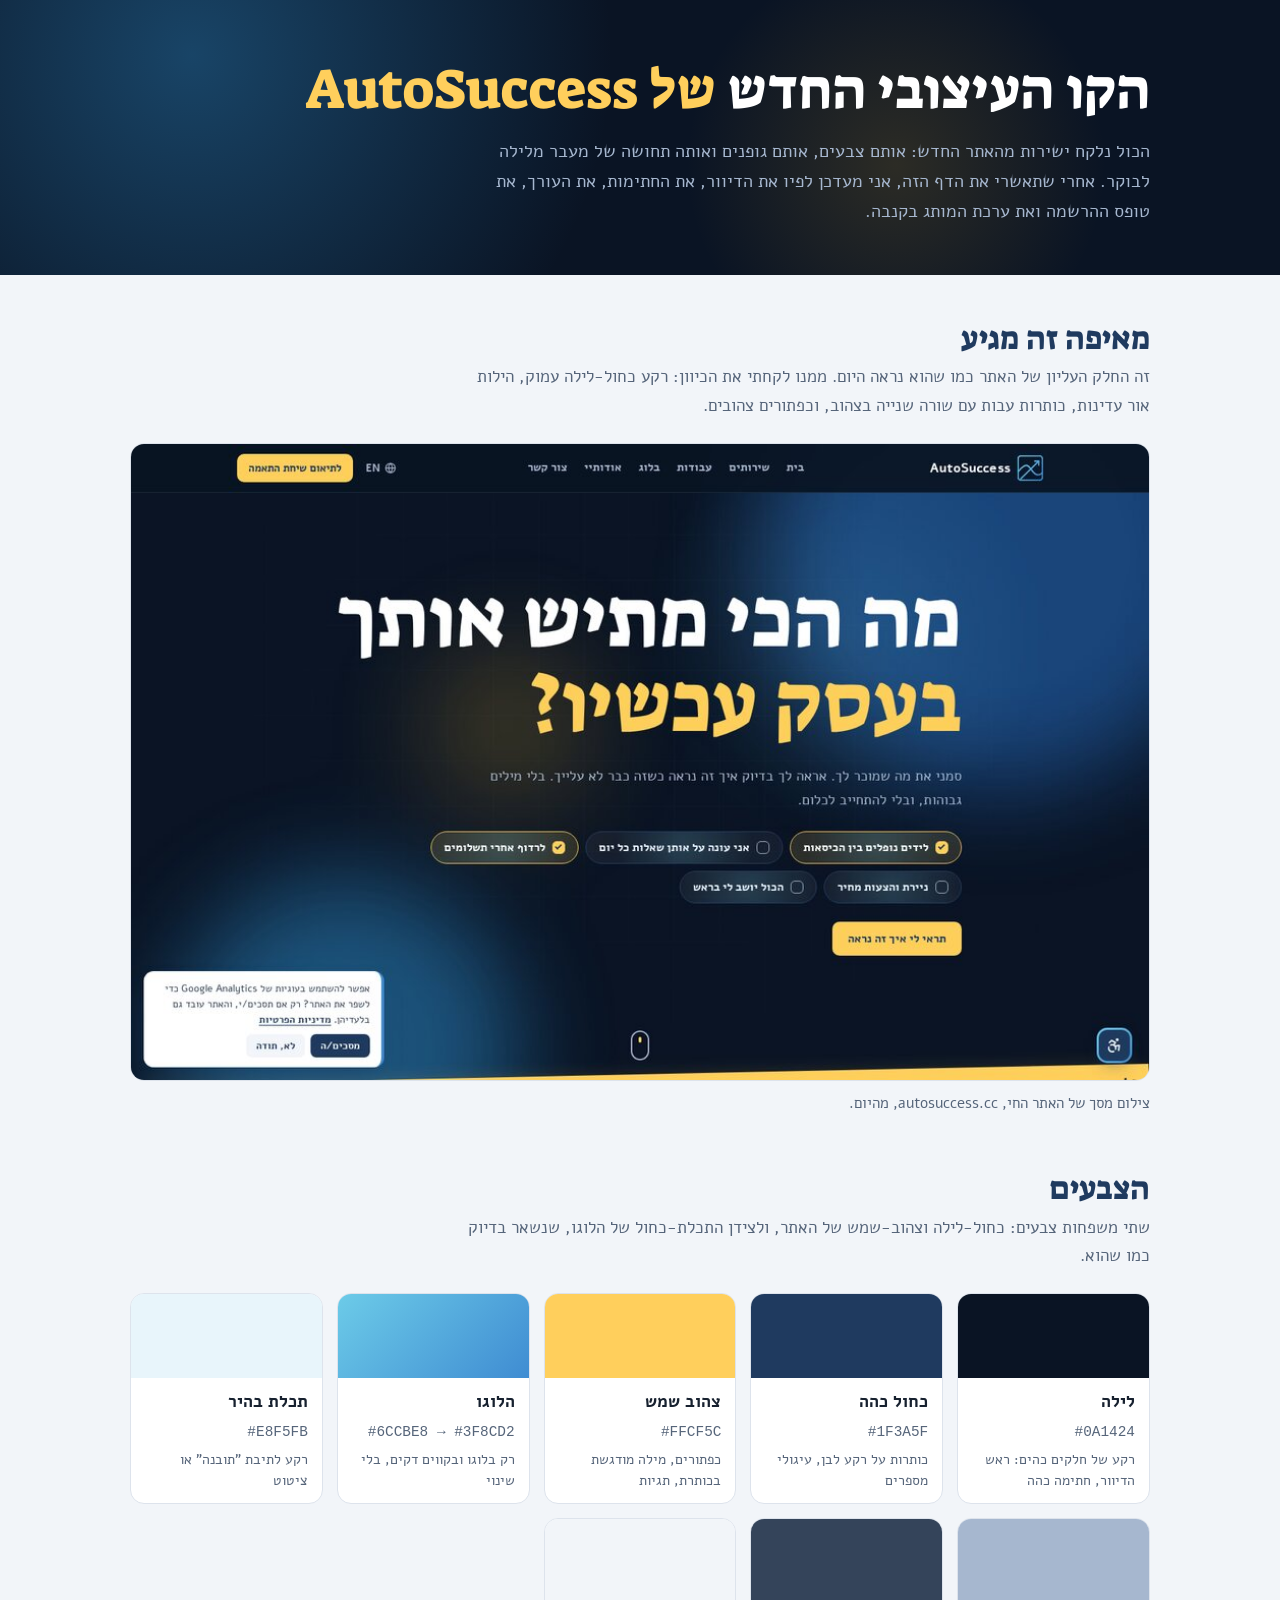
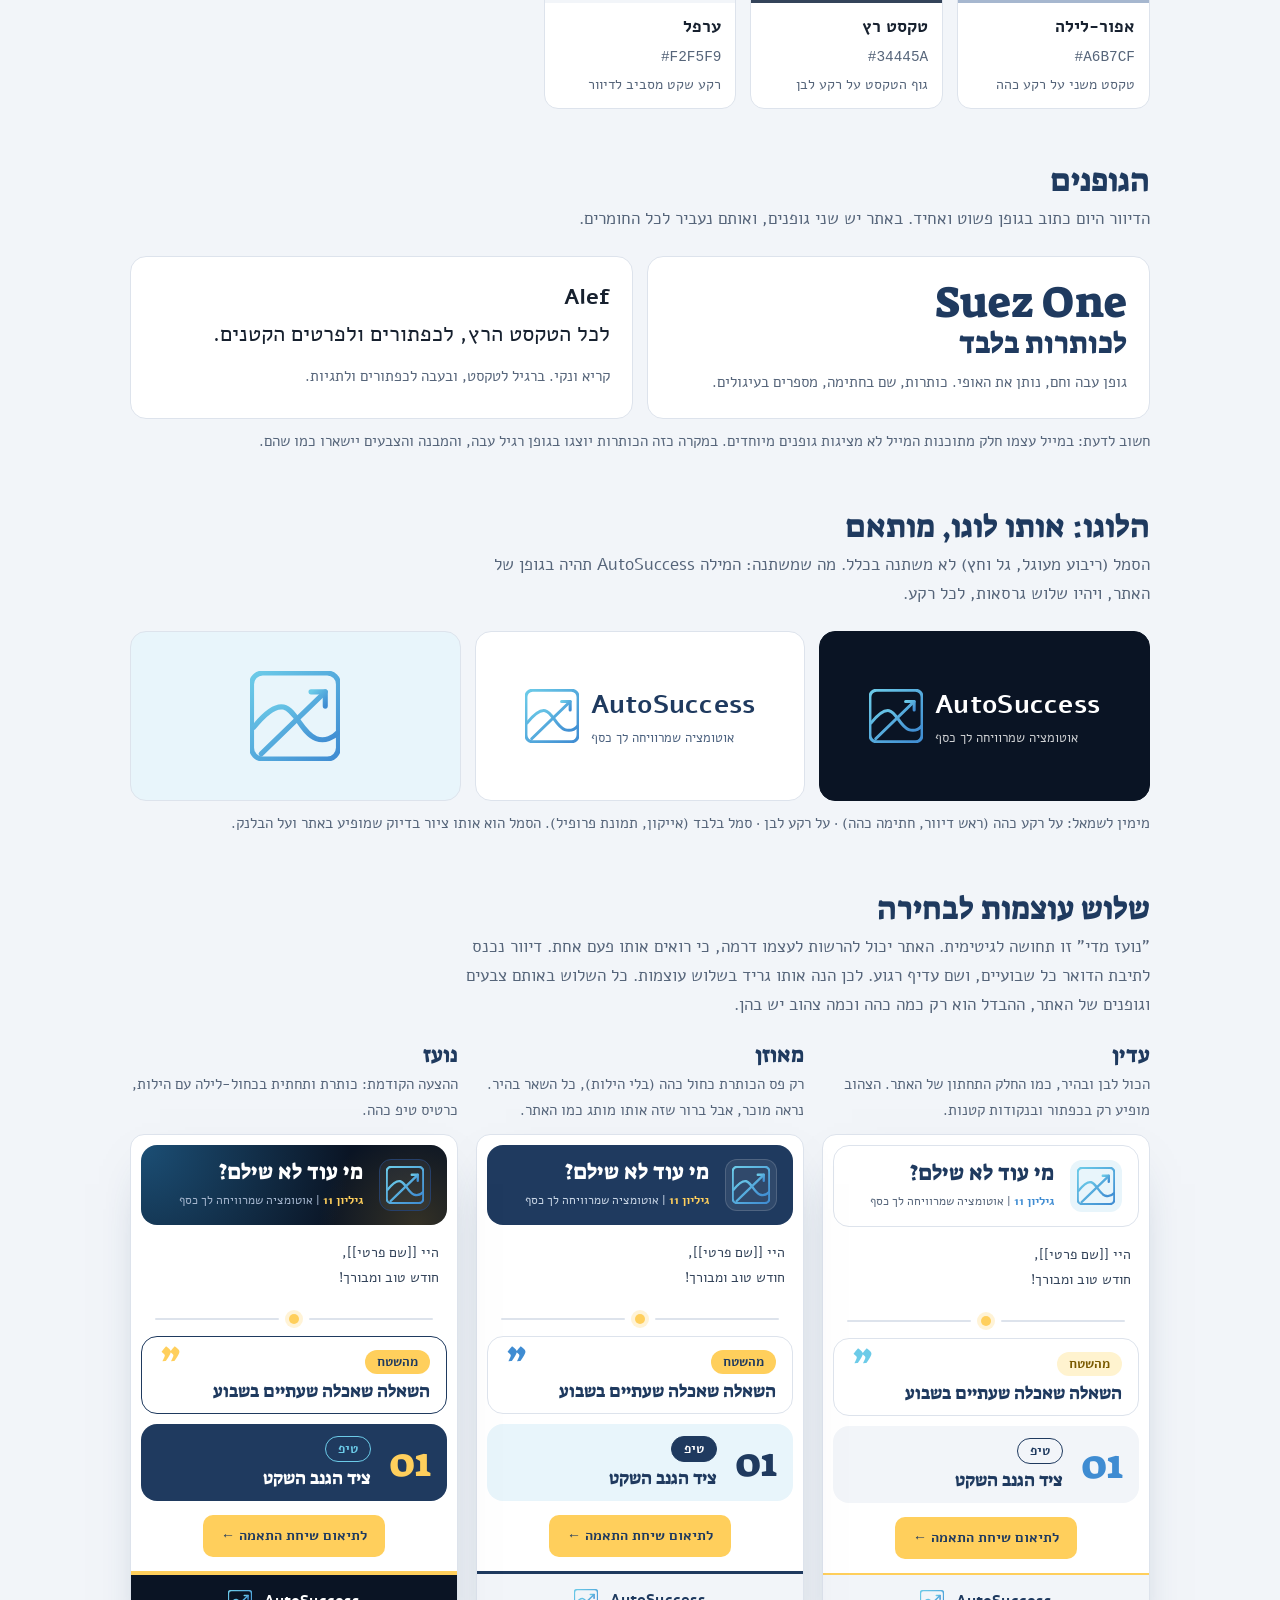
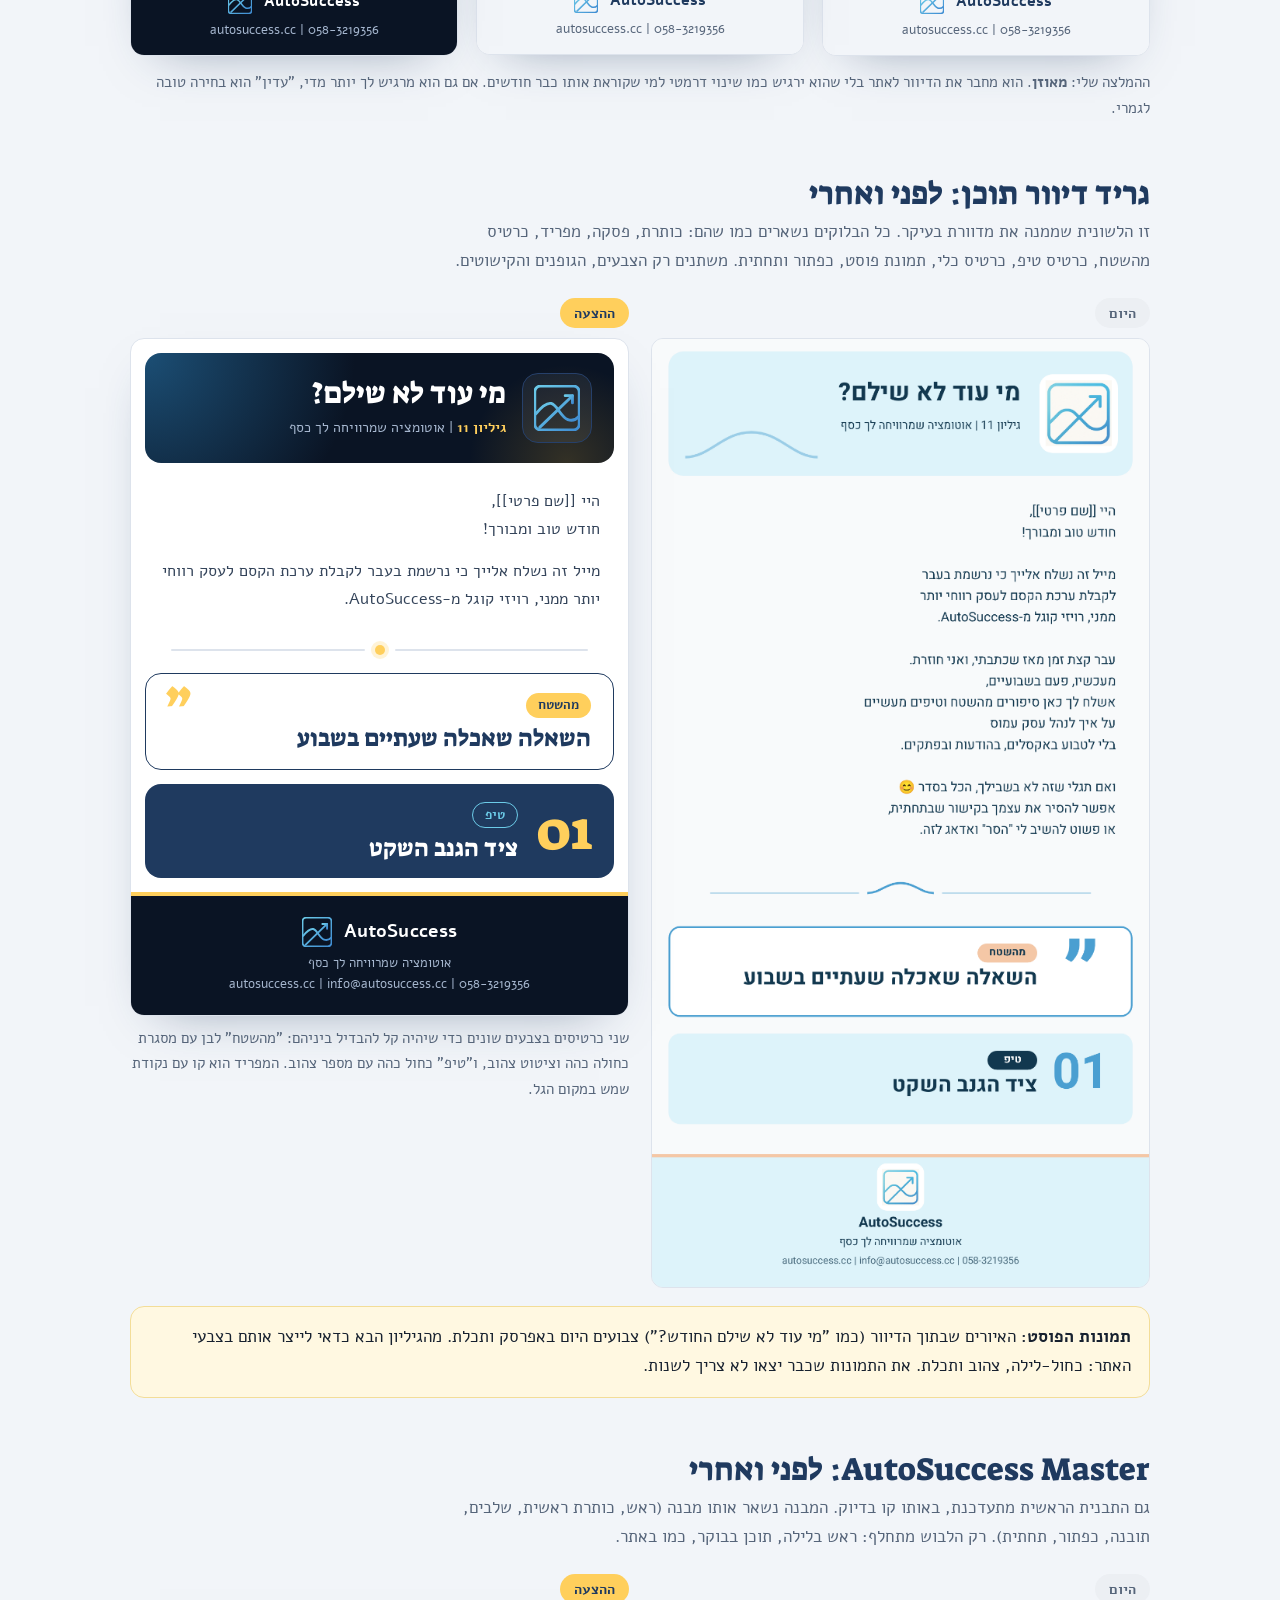
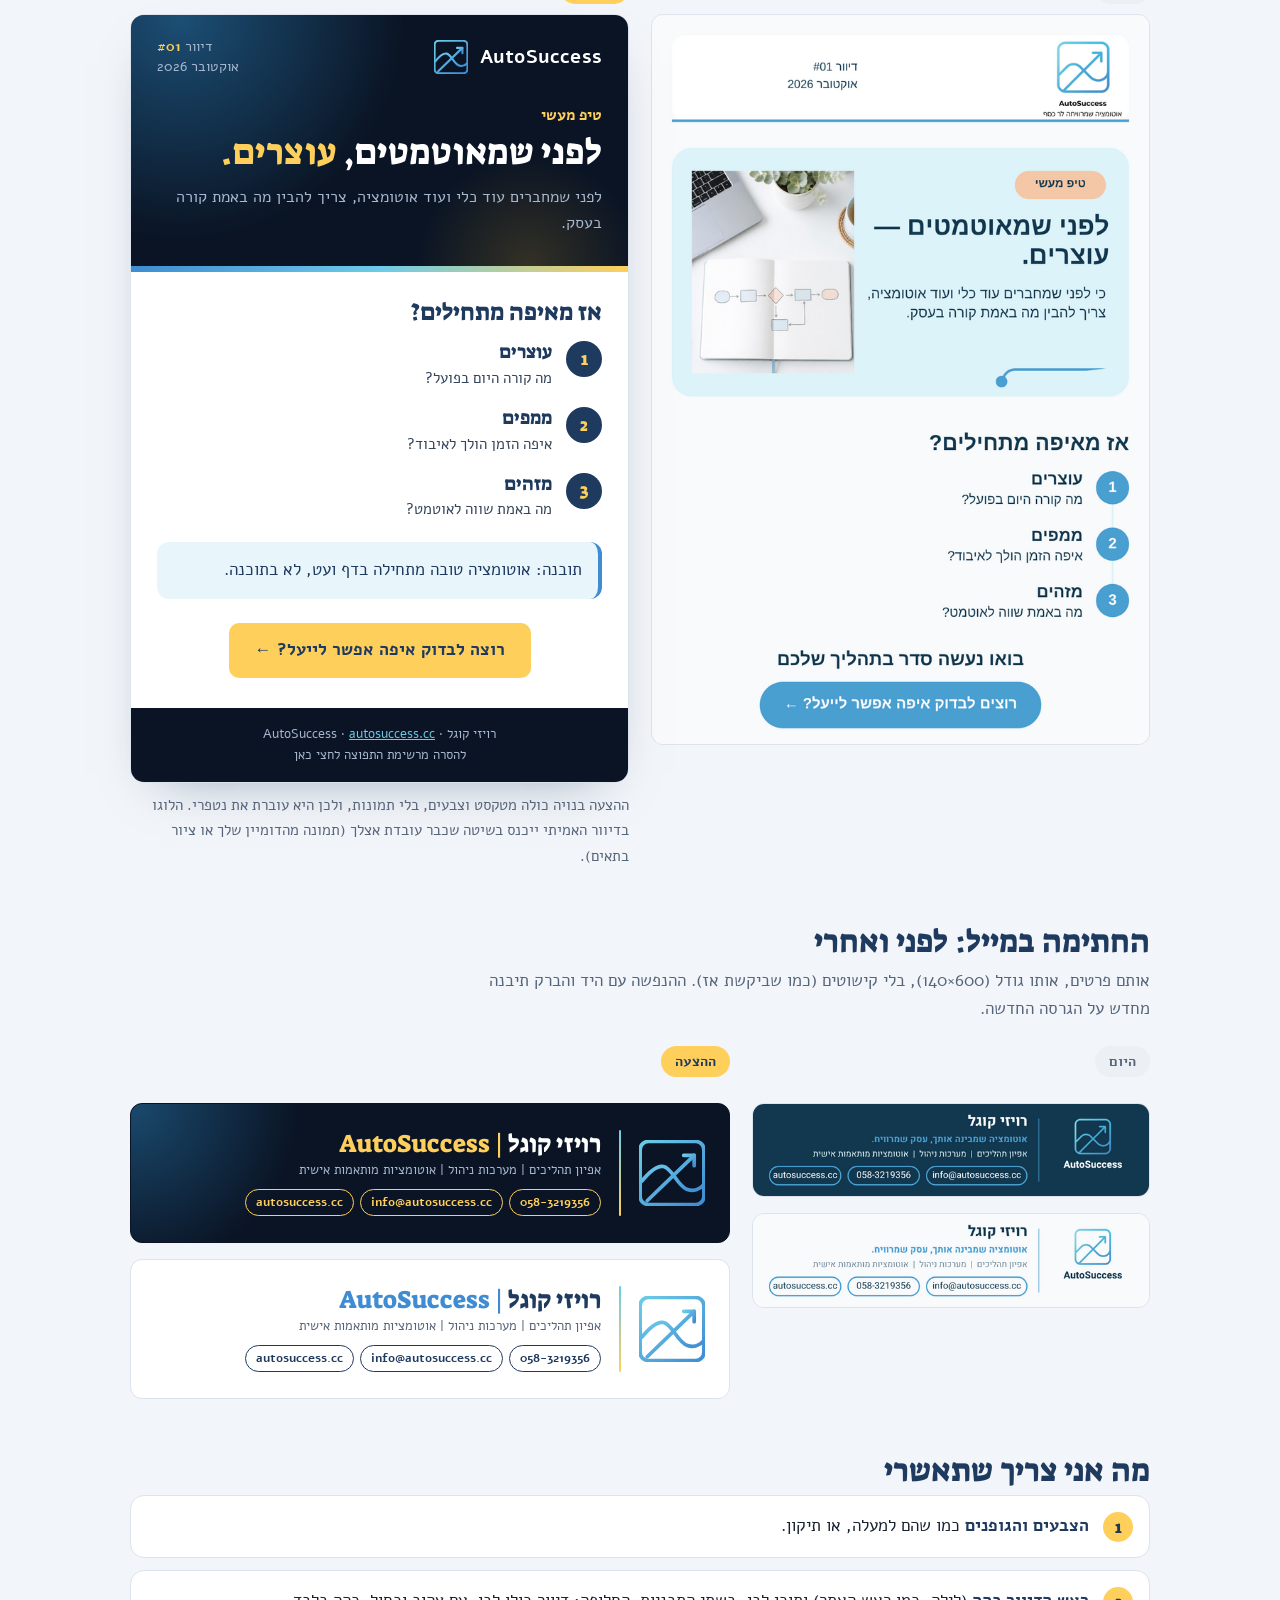
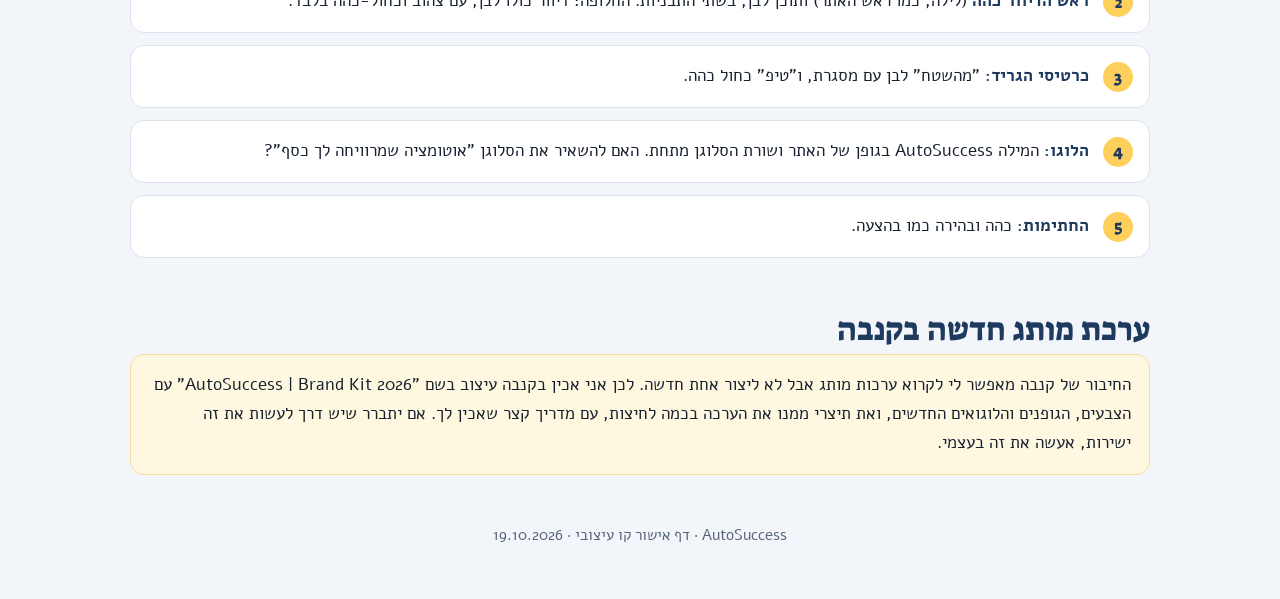
==== commit e22d5cd5: "דף הקו העיצובי: שלוש עוצמות לגריד (עדין, מאוזן, נועז) Co-Authored-By: Claude Opus 5.5 <noreply@anthr" ====
--- a/brand-guide.html
+++ b/brand-guide.html
@@ -117,6 +117,57 @@
 .gm-foot .brand span { color: #fff; font-size: 18px; }
 .gm-foot p { color: var(--night-soft); font-size: 13px; margin: 6px 0 0; line-height: 1.6; }
 
+
+/* three strengths */
+.levels { display: grid; grid-template-columns: repeat(3, 1fr); gap: 18px; align-items: start; }
+.levels h3 { font-size: 22px; margin: 0 0 4px; }
+.levels .cap { margin: 0 0 10px; min-height: 3.2em; }
+.lv { font-size: 15px; }
+.lv .gm-head { margin: 10px; padding: 14px 16px; }
+.lv .gm-head .ic { width: 52px; height: 52px; border-radius: 12px; }
+.lv .gm-head h3 { font-size: 22px; }
+.lv .gm-head p { font-size: 12px; }
+.lv .gm-text { padding: 6px 18px; font-size: 14px; }
+.lv .gm-div { padding: 4px 24px 12px; }
+.lv .gm-story, .lv .gm-tip { margin: 0 10px 10px; padding: 12px 16px; }
+.lv .gm-story h4, .lv .gm-tip h4 { font-size: 18px; }
+.lv .gm-story .q { font-size: 44px; }
+.lv .gm-tip .n { font-size: 40px; }
+.gm-cta { text-align: center; padding: 4px 0 14px; }
+.gm-cta span { display: inline-block; background: var(--sun); color: var(--navy); font-weight: 700; border-radius: 10px; padding: 9px 18px; font-size: 14px; }
+.lv .gm-foot { padding: 14px; }
+.lv .gm-foot .brand span { font-size: 15px; }
+/* soft: white "morning" everywhere, yellow only as small accents */
+.lv-soft .gm-head { background: #fff; background-image: none; border: 1px solid var(--line); }
+.lv-soft .gm-head .ic { background: var(--logo-tint); border-color: transparent; }
+.lv-soft .gm-head h3 { color: var(--navy); }
+.lv-soft .gm-head p { color: var(--soft); }
+.lv-soft .gm-head p b { color: var(--logo-b); }
+.lv-soft .gm-story { border: 1px solid var(--line); }
+.lv-soft .gm-story .gm-pill { background: #fff3cf; color: #7a5a00; }
+.lv-soft .gm-story .q { color: var(--logo-a); }
+.lv-soft .gm-tip { background: var(--mist); }
+.lv-soft .gm-tip .n { color: var(--logo-b); }
+.lv-soft .gm-tip .gm-pill { border-color: var(--navy); color: var(--navy); }
+.lv-soft .gm-tip h4 { color: var(--navy); }
+.lv-soft .gm-foot { background: var(--mist); border-top: 2px solid var(--sun); }
+.lv-soft .gm-foot .brand span { color: var(--navy); }
+.lv-soft .gm-foot p { color: var(--soft); }
+/* mid: one flat navy header, everything else light */
+.lv-mid .gm-head { background: var(--navy); background-image: none; }
+.lv-mid .gm-head .ic { background: rgba(255,255,255,.08); border-color: rgba(255,255,255,.15); }
+.lv-mid .gm-head p { color: #c9d6e6; }
+.lv-mid .gm-story { border: 1px solid var(--line); }
+.lv-mid .gm-story .q { color: var(--logo-b); }
+.lv-mid .gm-tip { background: var(--logo-tint); }
+.lv-mid .gm-tip .n { color: var(--navy); }
+.lv-mid .gm-tip .gm-pill { background: var(--navy); border-color: var(--navy); color: #fff; }
+.lv-mid .gm-tip h4 { color: var(--navy); }
+.lv-mid .gm-foot { background: var(--mist); border-top: 3px solid var(--navy); }
+.lv-mid .gm-foot .brand span { color: var(--navy); }
+.lv-mid .gm-foot p { color: var(--soft); }
+@media (max-width: 860px) { .levels { grid-template-columns: 1fr; } .levels .cap { min-height: 0; } }
+
 /* signatures */
 .sigs { display: grid; gap: 16px; }
 .sig { width: 100%; max-width: 600px; aspect-ratio: 600 / 140; border-radius: 12px; display: flex; align-items: center; gap: 18px; padding: 0 24px; border: 1px solid var(--line); }
@@ -205,6 +256,41 @@
 </section>
 
 <section>
+  <h2>שלוש עוצמות לבחירה</h2>
+  <p class="lead">"נועז מדי" זו תחושה לגיטימית. האתר יכול להרשות לעצמו דרמה, כי רואים אותו פעם אחת. דיוור נכנס לתיבת הדואר כל שבועיים, ושם עדיף רגוע. לכן הנה אותו גריד בשלוש עוצמות. כל השלוש באותם צבעים וגופנים של האתר, ההבדל הוא רק כמה כהה וכמה צהוב יש בהן.</p>
+  <div class="levels">
+    <div><h3>עדין</h3><p class="cap">הכול לבן ובהיר, כמו החלק התחתון של האתר. הצהוב מופיע רק בכפתור ובנקודות קטנות.</p><div class="mail lv lv-soft">
+  <div class="gm-head"><div class="ic"><svg width="38" height="38" viewBox="30 26 177 175" fill="none"><defs><linearGradient id="lvsofta" x1="0" y1="0" x2="1" y2="1"><stop offset="0" stop-color="#6CCBE8"/><stop offset="1" stop-color="#3F8CD2"/></linearGradient></defs><g stroke="url(#lvsofta)" stroke-width="11" stroke-linecap="round" stroke-linejoin="round"><rect x="33" y="29" width="171" height="169" rx="22"/><path d="M37 136 C 58 110, 78 92, 96 96 C 120 101, 132 148, 160 158 C 178 164, 194 156, 203 146"/><path d="M52 188 L 178 66"/><path d="M150 66 L 178 66 L 178 94"/></g></svg></div><div><h3>מי עוד לא שילם?</h3><p><b>גיליון 11</b> | אוטומציה שמרוויחה לך כסף</p></div></div>
+  <div class="gm-text"><p>היי [[שם פרטי]],<br>חודש טוב ומבורך!</p></div>
+  <div class="gm-div"><i></i><b></b><i></i></div>
+  <div class="gm-story"><span class="q">”</span><span class="gm-pill">מהשטח</span><h4>השאלה שאכלה שעתיים בשבוע</h4></div>
+  <div class="gm-tip"><span class="n">01</span><div><span class="gm-pill">טיפ</span><h4>ציד הגנב השקט</h4></div></div>
+  <div class="gm-cta"><span>לתיאום שיחת התאמה ←</span></div>
+  <div class="gm-foot"><div class="brand"><svg width="24" height="24" viewBox="30 26 177 175" fill="none"><defs><linearGradient id="lvsoftb" x1="0" y1="0" x2="1" y2="1"><stop offset="0" stop-color="#6CCBE8"/><stop offset="1" stop-color="#3F8CD2"/></linearGradient></defs><g stroke="url(#lvsoftb)" stroke-width="11" stroke-linecap="round" stroke-linejoin="round"><rect x="33" y="29" width="171" height="169" rx="22"/><path d="M37 136 C 58 110, 78 92, 96 96 C 120 101, 132 148, 160 158 C 178 164, 194 156, 203 146"/><path d="M52 188 L 178 66"/><path d="M150 66 L 178 66 L 178 94"/></g></svg><span>AutoSuccess</span></div><p>autosuccess.cc | 058-3219356</p></div>
+</div></div>
+    <div><h3>מאוזן</h3><p class="cap">רק פס הכותרת כחול כהה (בלי הילות), כל השאר בהיר. נראה מוכר, אבל ברור שזה אותו מותג כמו האתר.</p><div class="mail lv lv-mid">
+  <div class="gm-head"><div class="ic"><svg width="38" height="38" viewBox="30 26 177 175" fill="none"><defs><linearGradient id="lvmida" x1="0" y1="0" x2="1" y2="1"><stop offset="0" stop-color="#6CCBE8"/><stop offset="1" stop-color="#3F8CD2"/></linearGradient></defs><g stroke="url(#lvmida)" stroke-width="11" stroke-linecap="round" stroke-linejoin="round"><rect x="33" y="29" width="171" height="169" rx="22"/><path d="M37 136 C 58 110, 78 92, 96 96 C 120 101, 132 148, 160 158 C 178 164, 194 156, 203 146"/><path d="M52 188 L 178 66"/><path d="M150 66 L 178 66 L 178 94"/></g></svg></div><div><h3>מי עוד לא שילם?</h3><p><b>גיליון 11</b> | אוטומציה שמרוויחה לך כסף</p></div></div>
+  <div class="gm-text"><p>היי [[שם פרטי]],<br>חודש טוב ומבורך!</p></div>
+  <div class="gm-div"><i></i><b></b><i></i></div>
+  <div class="gm-story"><span class="q">”</span><span class="gm-pill">מהשטח</span><h4>השאלה שאכלה שעתיים בשבוע</h4></div>
+  <div class="gm-tip"><span class="n">01</span><div><span class="gm-pill">טיפ</span><h4>ציד הגנב השקט</h4></div></div>
+  <div class="gm-cta"><span>לתיאום שיחת התאמה ←</span></div>
+  <div class="gm-foot"><div class="brand"><svg width="24" height="24" viewBox="30 26 177 175" fill="none"><defs><linearGradient id="lvmidb" x1="0" y1="0" x2="1" y2="1"><stop offset="0" stop-color="#6CCBE8"/><stop offset="1" stop-color="#3F8CD2"/></linearGradient></defs><g stroke="url(#lvmidb)" stroke-width="11" stroke-linecap="round" stroke-linejoin="round"><rect x="33" y="29" width="171" height="169" rx="22"/><path d="M37 136 C 58 110, 78 92, 96 96 C 120 101, 132 148, 160 158 C 178 164, 194 156, 203 146"/><path d="M52 188 L 178 66"/><path d="M150 66 L 178 66 L 178 94"/></g></svg><span>AutoSuccess</span></div><p>autosuccess.cc | 058-3219356</p></div>
+</div></div>
+    <div><h3>נועז</h3><p class="cap">ההצעה הקודמת: כותרת ותחתית בכחול-לילה עם הילות, כרטיס טיפ כהה.</p><div class="mail lv lv-bold">
+  <div class="gm-head"><div class="ic"><svg width="38" height="38" viewBox="30 26 177 175" fill="none"><defs><linearGradient id="lvbolda" x1="0" y1="0" x2="1" y2="1"><stop offset="0" stop-color="#6CCBE8"/><stop offset="1" stop-color="#3F8CD2"/></linearGradient></defs><g stroke="url(#lvbolda)" stroke-width="11" stroke-linecap="round" stroke-linejoin="round"><rect x="33" y="29" width="171" height="169" rx="22"/><path d="M37 136 C 58 110, 78 92, 96 96 C 120 101, 132 148, 160 158 C 178 164, 194 156, 203 146"/><path d="M52 188 L 178 66"/><path d="M150 66 L 178 66 L 178 94"/></g></svg></div><div><h3>מי עוד לא שילם?</h3><p><b>גיליון 11</b> | אוטומציה שמרוויחה לך כסף</p></div></div>
+  <div class="gm-text"><p>היי [[שם פרטי]],<br>חודש טוב ומבורך!</p></div>
+  <div class="gm-div"><i></i><b></b><i></i></div>
+  <div class="gm-story"><span class="q">”</span><span class="gm-pill">מהשטח</span><h4>השאלה שאכלה שעתיים בשבוע</h4></div>
+  <div class="gm-tip"><span class="n">01</span><div><span class="gm-pill">טיפ</span><h4>ציד הגנב השקט</h4></div></div>
+  <div class="gm-cta"><span>לתיאום שיחת התאמה ←</span></div>
+  <div class="gm-foot"><div class="brand"><svg width="24" height="24" viewBox="30 26 177 175" fill="none"><defs><linearGradient id="lvboldb" x1="0" y1="0" x2="1" y2="1"><stop offset="0" stop-color="#6CCBE8"/><stop offset="1" stop-color="#3F8CD2"/></linearGradient></defs><g stroke="url(#lvboldb)" stroke-width="11" stroke-linecap="round" stroke-linejoin="round"><rect x="33" y="29" width="171" height="169" rx="22"/><path d="M37 136 C 58 110, 78 92, 96 96 C 120 101, 132 148, 160 158 C 178 164, 194 156, 203 146"/><path d="M52 188 L 178 66"/><path d="M150 66 L 178 66 L 178 94"/></g></svg><span>AutoSuccess</span></div><p>autosuccess.cc | 058-3219356</p></div>
+</div></div>
+  </div>
+  <p class="cap" style="margin-top:14px">ההמלצה שלי: <b>מאוזן</b>. הוא מחבר את הדיוור לאתר בלי שהוא ירגיש כמו שינוי דרמטי למי שקוראת אותו כבר חודשים. אם גם הוא מרגיש לך יותר מדי, "עדין" הוא בחירה טובה לגמרי.</p>
+</section>
+
+<section>
   <h2>גריד דיוור תוכן: לפני ואחרי</h2>
   <p class="lead">זו הלשונית שממנה את מדוורת בעיקר. כל הבלוקים נשארים כמו שהם: כותרת, פסקה, מפריד, כרטיס מהשטח, כרטיס טיפ, כרטיס כלי, תמונת פוסט, כפתור ותחתית. משתנים רק הצבעים, הגופנים והקישוטים.</p>
   <div class="ba">
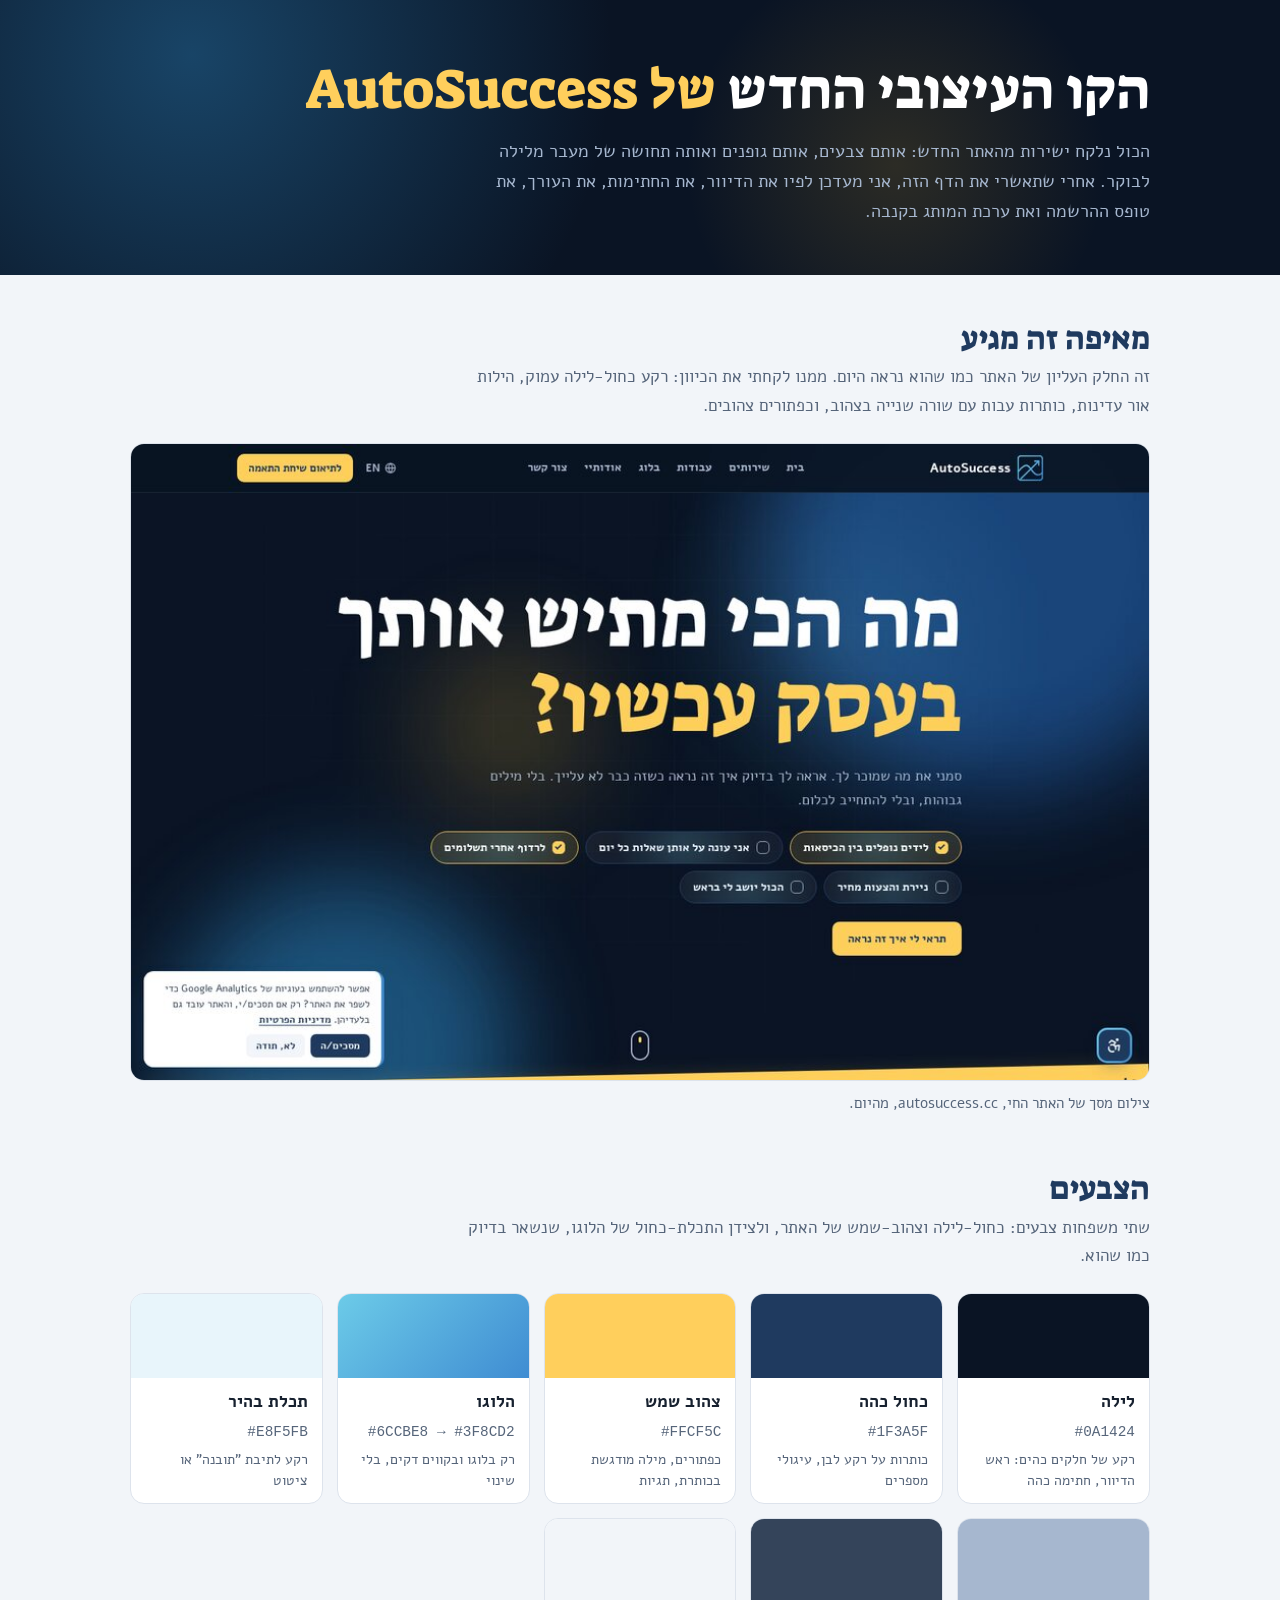
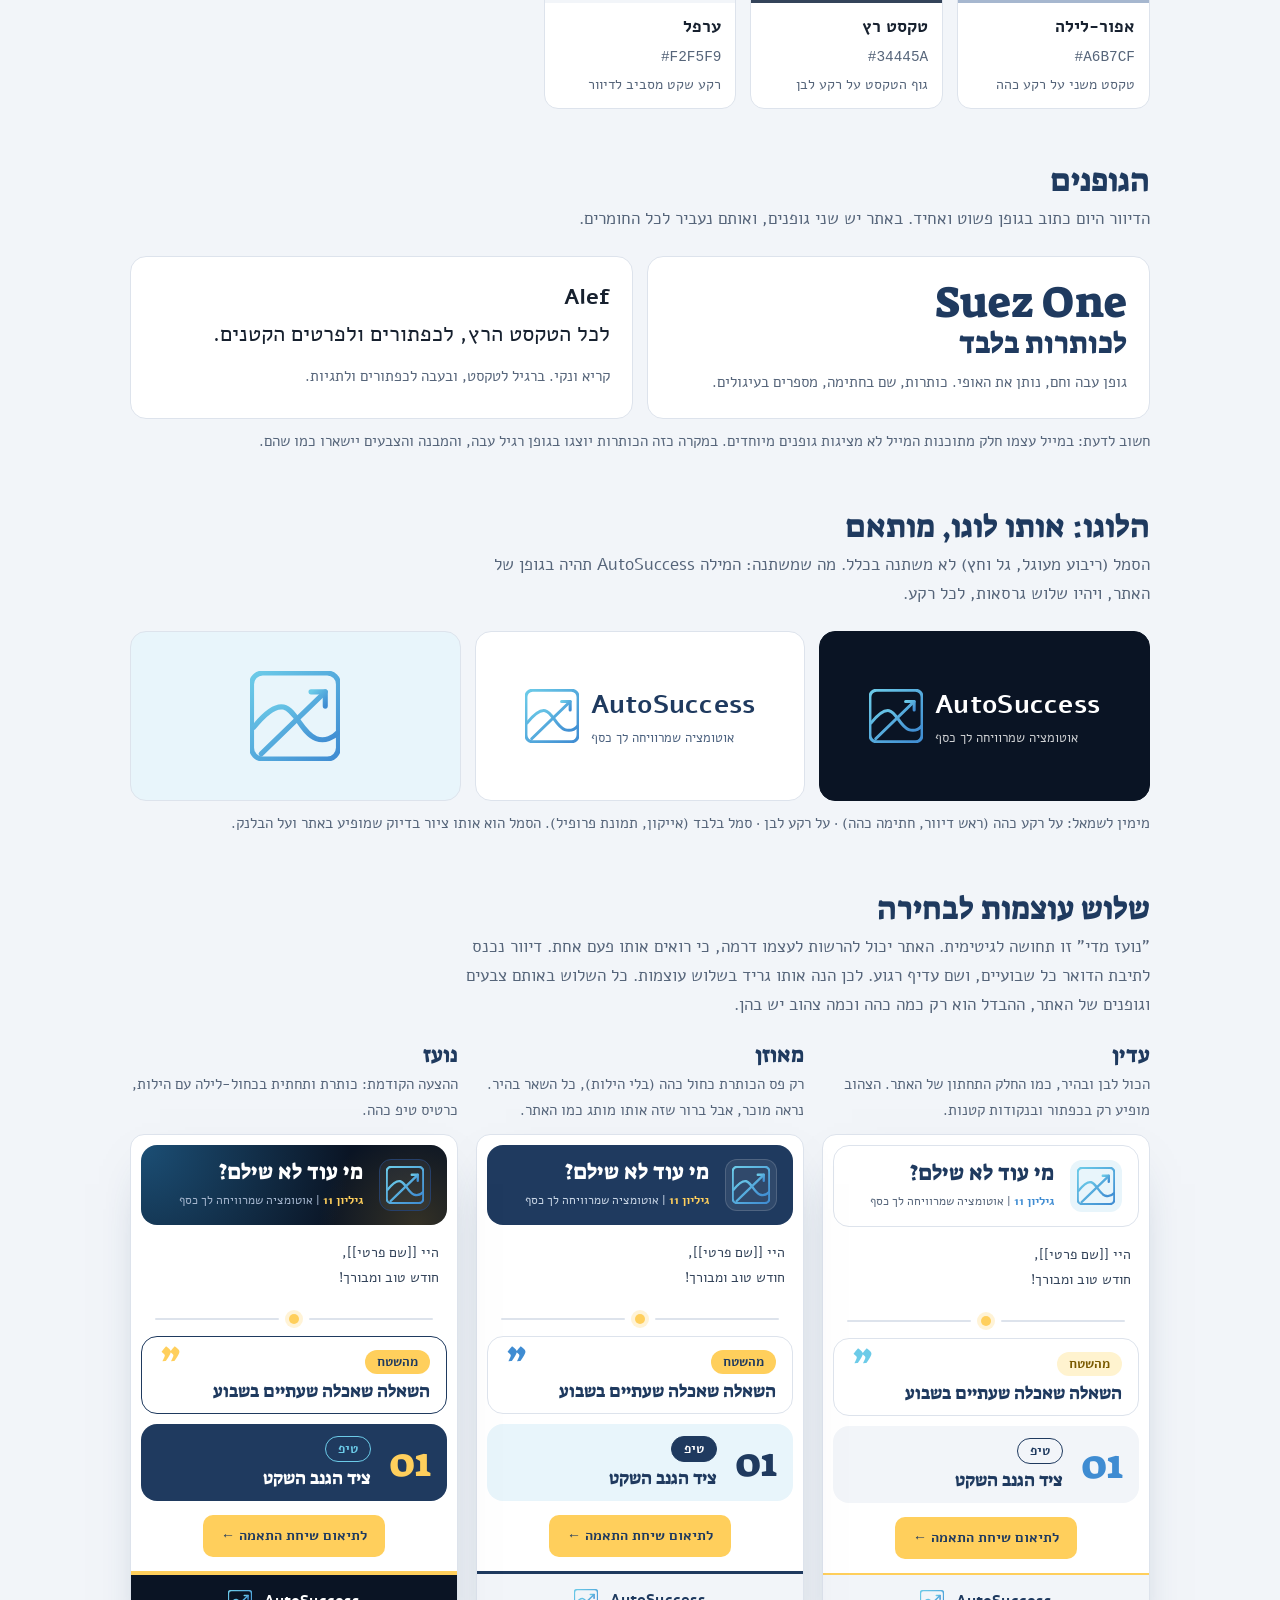
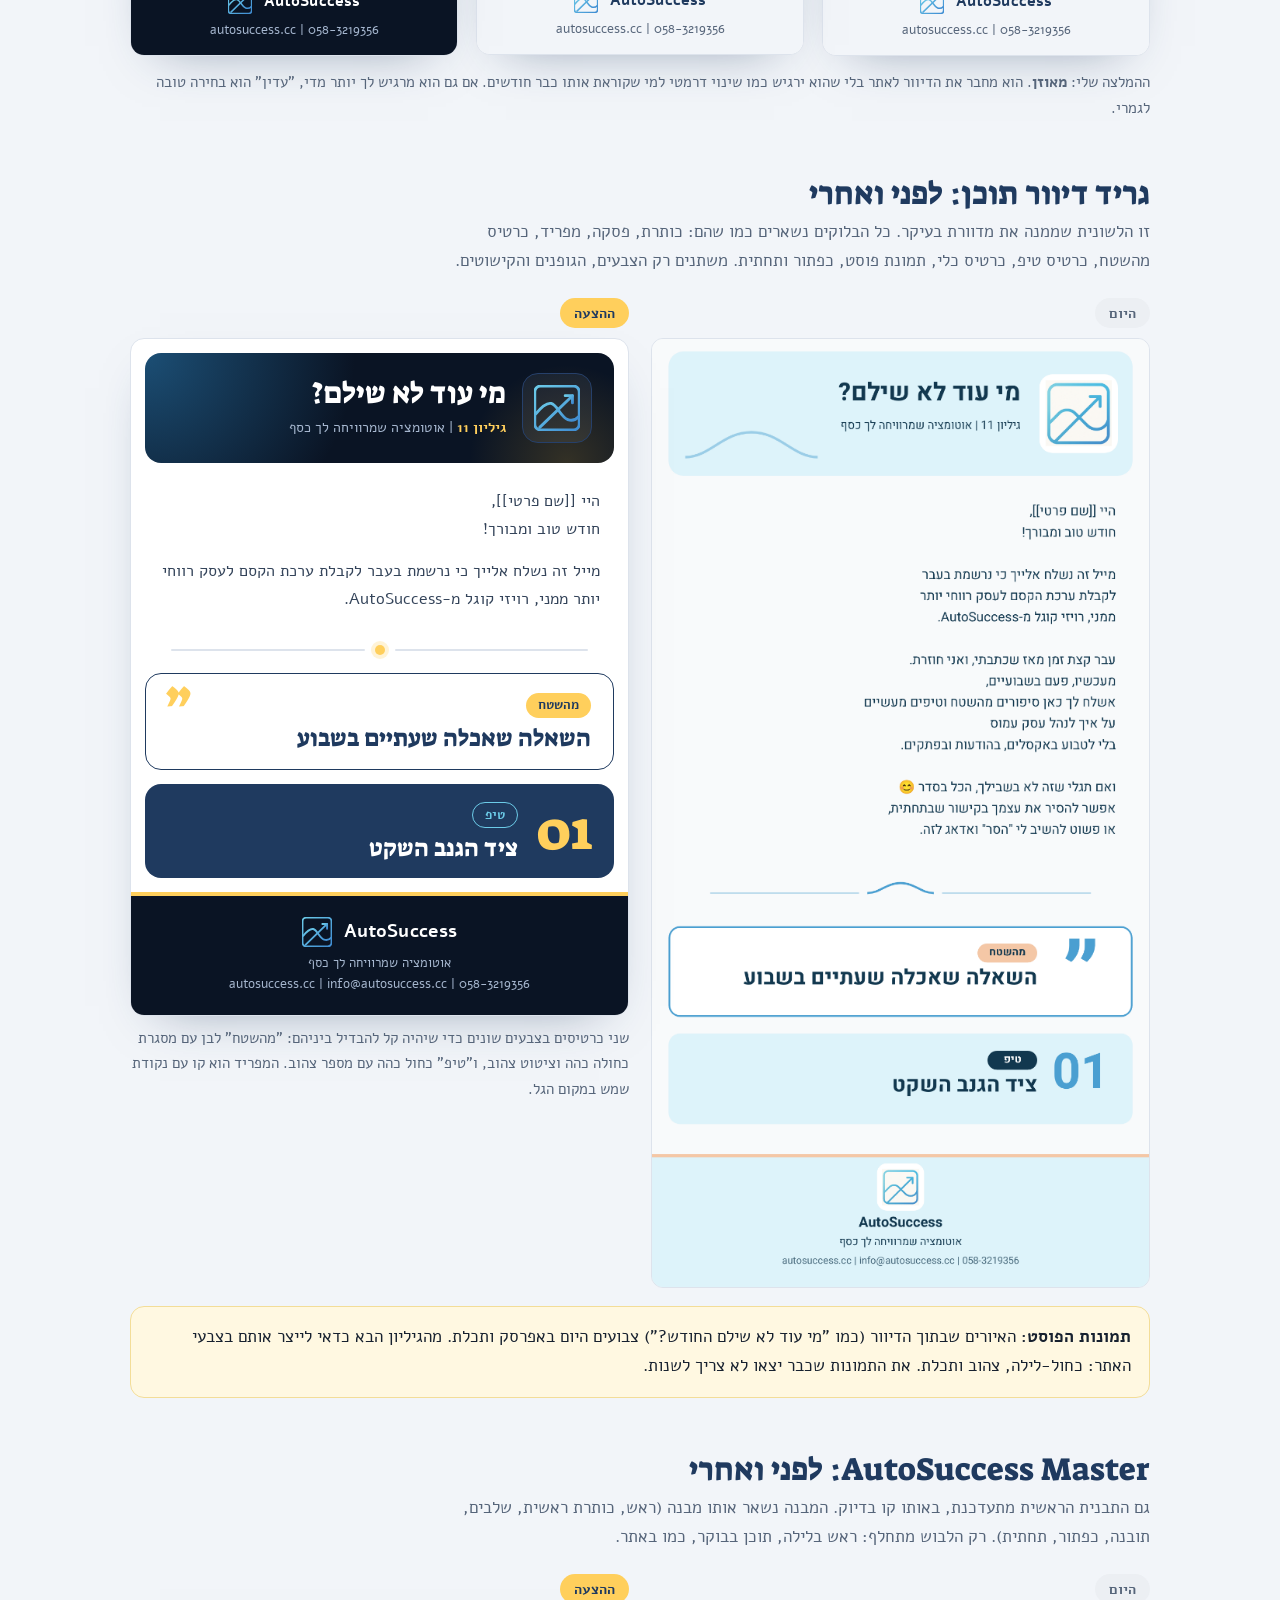
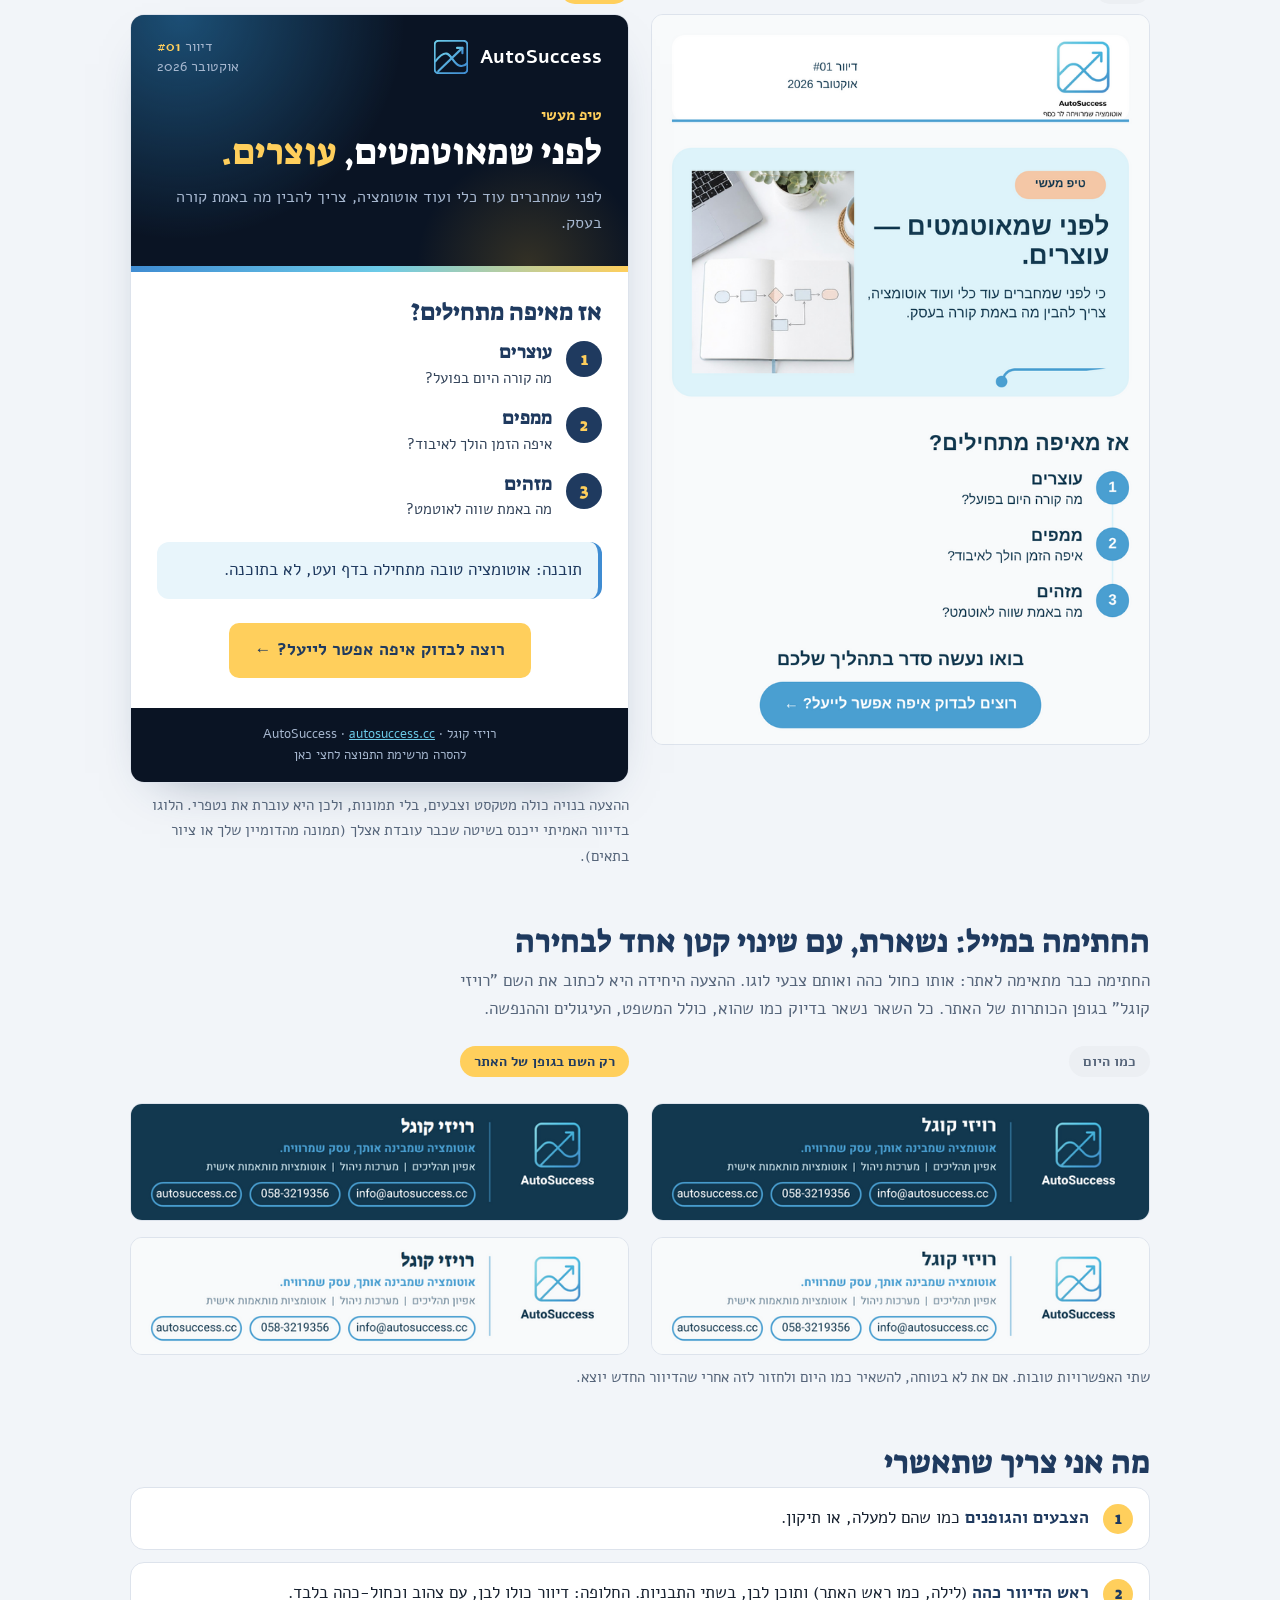
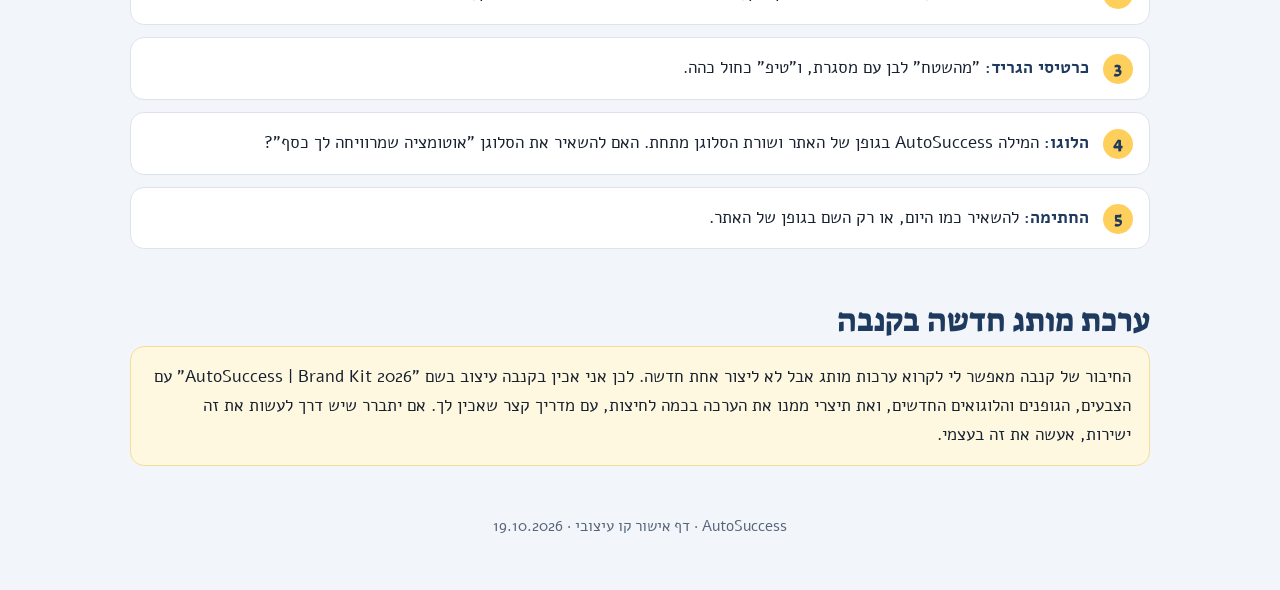
==== commit 1f9b0d9d: "דף הקו העיצובי: החתימה נשארת, השוואה של שינוי השם בלבד Co-Authored-By: Claude Opus 5.5 <noreply@anth" ====
--- a/brand-guide.html
+++ b/brand-guide.html
@@ -352,23 +352,13 @@
 </section>
 
 <section>
-  <h2>החתימה במייל: לפני ואחרי</h2>
-  <p class="lead">אותם פרטים, אותו גודל (600×140), בלי קישוטים (כמו שביקשת אז). ההנפשה עם היד והברק תיבנה מחדש על הגרסה החדשה.</p>
+  <h2>החתימה במייל: נשארת, עם שינוי קטן אחד לבחירה</h2>
+  <p class="lead">החתימה כבר מתאימה לאתר: אותו כחול כהה ואותם צבעי לוגו. ההצעה היחידה היא לכתוב את השם "רויזי קוגל" בגופן הכותרות של האתר. כל השאר נשאר בדיוק כמו שהוא, כולל המשפט, העיגולים וההנפשה.</p>
   <div class="ba">
-    <div class="sigs"><span class="tag old" style="justify-self:start">היום</span><img src="assets/brand/old-sig-dark.png" alt="החתימה הכהה הנוכחית"><img src="assets/brand/old-sig-light.png" alt="החתימה הבהירה הנוכחית"></div>
-    <div class="sigs"><span class="tag new" style="justify-self:start">ההצעה</span>
-      <div class="sig dark">
-        <svg width="66" height="66" viewBox="30 26 177 175" fill="none"><defs><linearGradient id="g5" x1="0" y1="0" x2="1" y2="1"><stop offset="0" stop-color="#6CCBE8"/><stop offset="1" stop-color="#3F8CD2"/></linearGradient></defs><g stroke="url(#g5)" stroke-width="10" stroke-linecap="round" stroke-linejoin="round"><rect x="33" y="29" width="171" height="169" rx="22"/><path d="M37 136 C 58 110, 78 92, 96 96 C 120 101, 132 148, 160 158 C 178 164, 194 156, 203 146"/><path d="M52 188 L 178 66"/><path d="M150 66 L 178 66 L 178 94"/></g></svg>
-        <div class="divider"></div>
-        <div class="who"><div class="name">רויזי קוגל <span>| AutoSuccess</span></div><div class="svc">אפיון תהליכים | מערכות ניהול | אוטומציות מותאמות אישית</div><div class="pills"><b>058-3219356</b><b>info@autosuccess.cc</b><b>autosuccess.cc</b></div></div>
-      </div>
-      <div class="sig light">
-        <svg width="66" height="66" viewBox="30 26 177 175" fill="none"><defs><linearGradient id="g6" x1="0" y1="0" x2="1" y2="1"><stop offset="0" stop-color="#6CCBE8"/><stop offset="1" stop-color="#3F8CD2"/></linearGradient></defs><g stroke="url(#g6)" stroke-width="10" stroke-linecap="round" stroke-linejoin="round"><rect x="33" y="29" width="171" height="169" rx="22"/><path d="M37 136 C 58 110, 78 92, 96 96 C 120 101, 132 148, 160 158 C 178 164, 194 156, 203 146"/><path d="M52 188 L 178 66"/><path d="M150 66 L 178 66 L 178 94"/></g></svg>
-        <div class="divider"></div>
-        <div class="who"><div class="name">רויזי קוגל <span>| AutoSuccess</span></div><div class="svc">אפיון תהליכים | מערכות ניהול | אוטומציות מותאמות אישית</div><div class="pills"><b>058-3219356</b><b>info@autosuccess.cc</b><b>autosuccess.cc</b></div></div>
-      </div>
-    </div>
-  </div>
+    <div class="sigs"><span class="tag old" style="justify-self:start">כמו היום</span><img src="assets/brand/old-sig-dark.png" alt="החתימה הכהה כמו היום"><img src="assets/brand/old-sig-light.png" alt="החתימה הבהירה כמו היום"></div>
+    <div class="sigs"><span class="tag new" style="justify-self:start">רק השם בגופן של האתר</span><img src="assets/brand/sig-name-dark.png" alt="החתימה הכהה עם השם בגופן הכותרות של האתר"><img src="assets/brand/sig-name-light.png" alt="החתימה הבהירה עם השם בגופן הכותרות של האתר"></div>
+  </div>
+  <p class="cap">שתי האפשרויות טובות. אם את לא בטוחה, להשאיר כמו היום ולחזור לזה אחרי שהדיוור החדש יוצא.</p>
 </section>
 
 <section>
@@ -378,7 +368,7 @@
     <li><b>ראש הדיוור כהה</b> (לילה, כמו ראש האתר) ותוכן לבן, בשתי התבניות. החלופה: דיוור כולו לבן, עם צהוב וכחול-כהה בלבד.</li>
     <li><b>כרטיסי הגריד:</b> "מהשטח" לבן עם מסגרת, ו"טיפ" כחול כהה.</li>
     <li><b>הלוגו:</b> המילה AutoSuccess בגופן של האתר ושורת הסלוגן מתחת. האם להשאיר את הסלוגן "אוטומציה שמרוויחה לך כסף"?</li>
-    <li><b>החתימות:</b> כהה ובהירה כמו בהצעה.</li>
+    <li><b>החתימה:</b> להשאיר כמו היום, או רק השם בגופן של האתר.</li>
   </ol>
 </section>
 
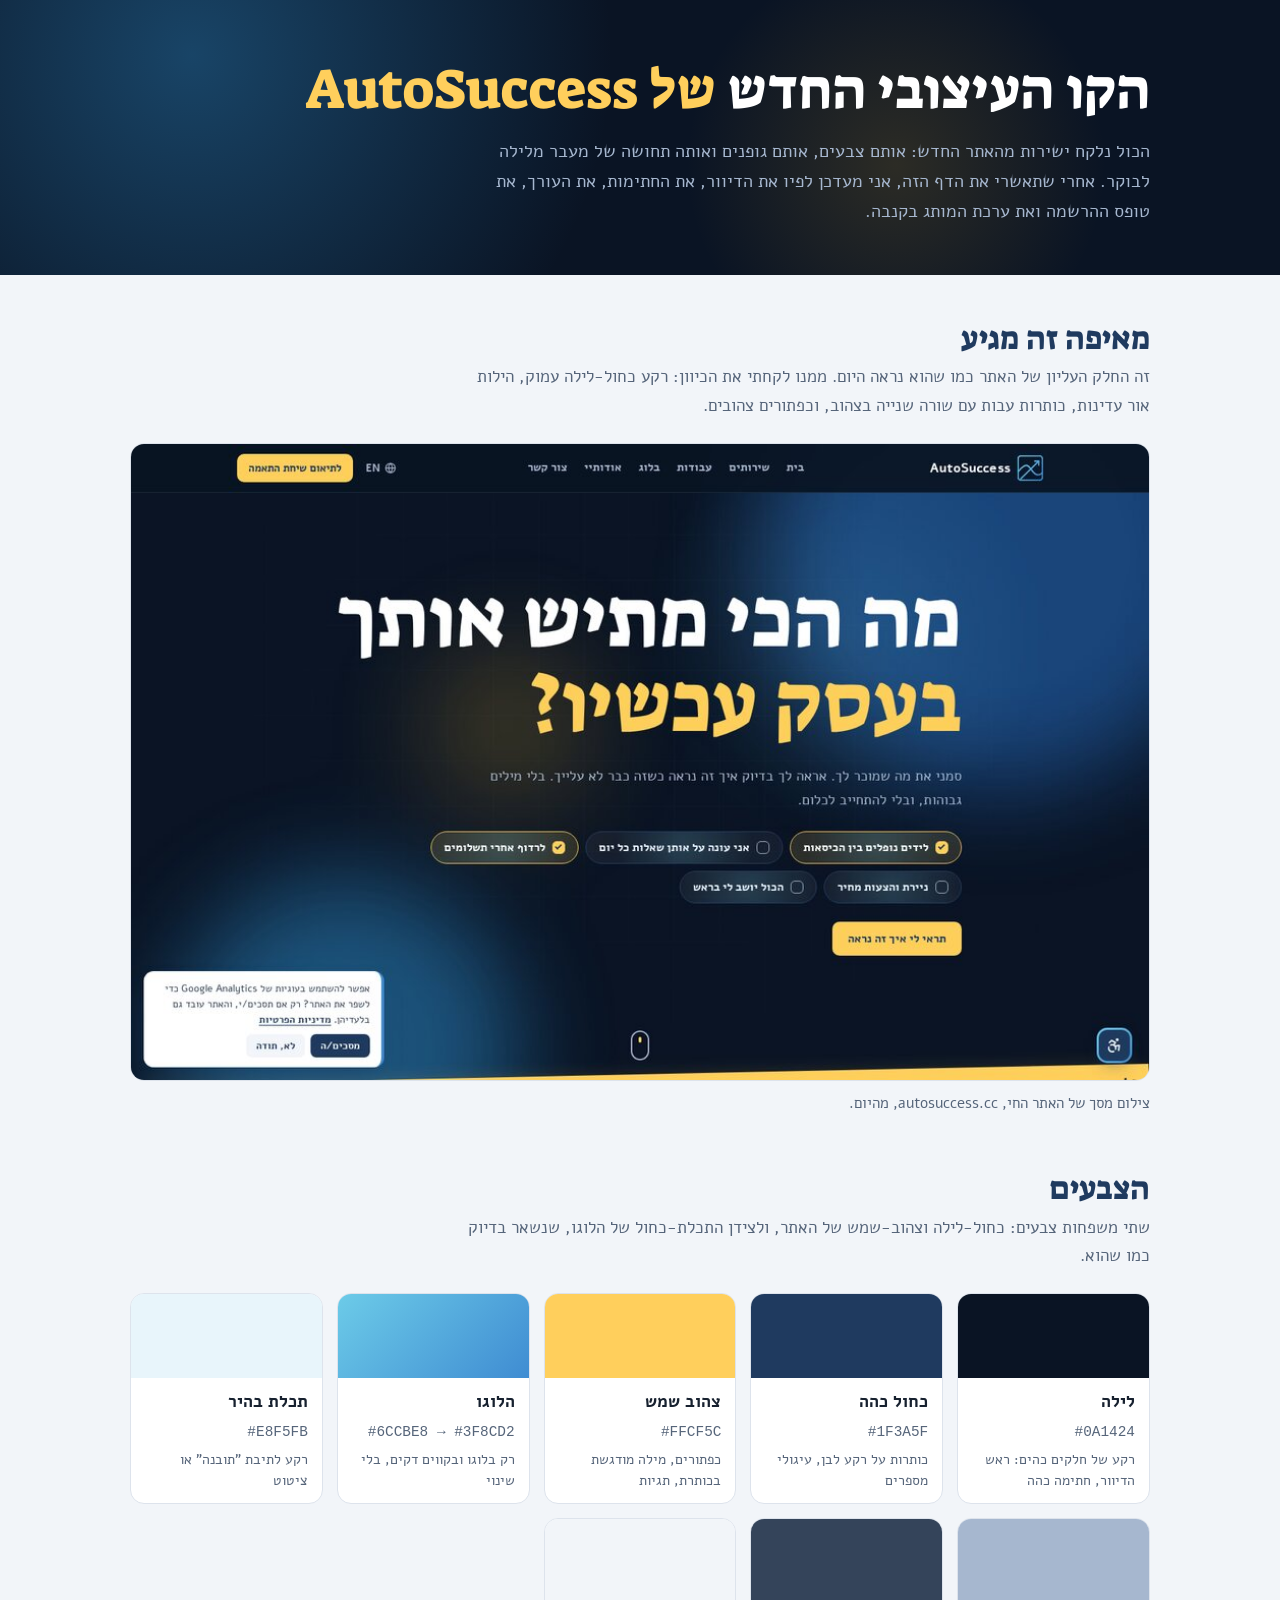
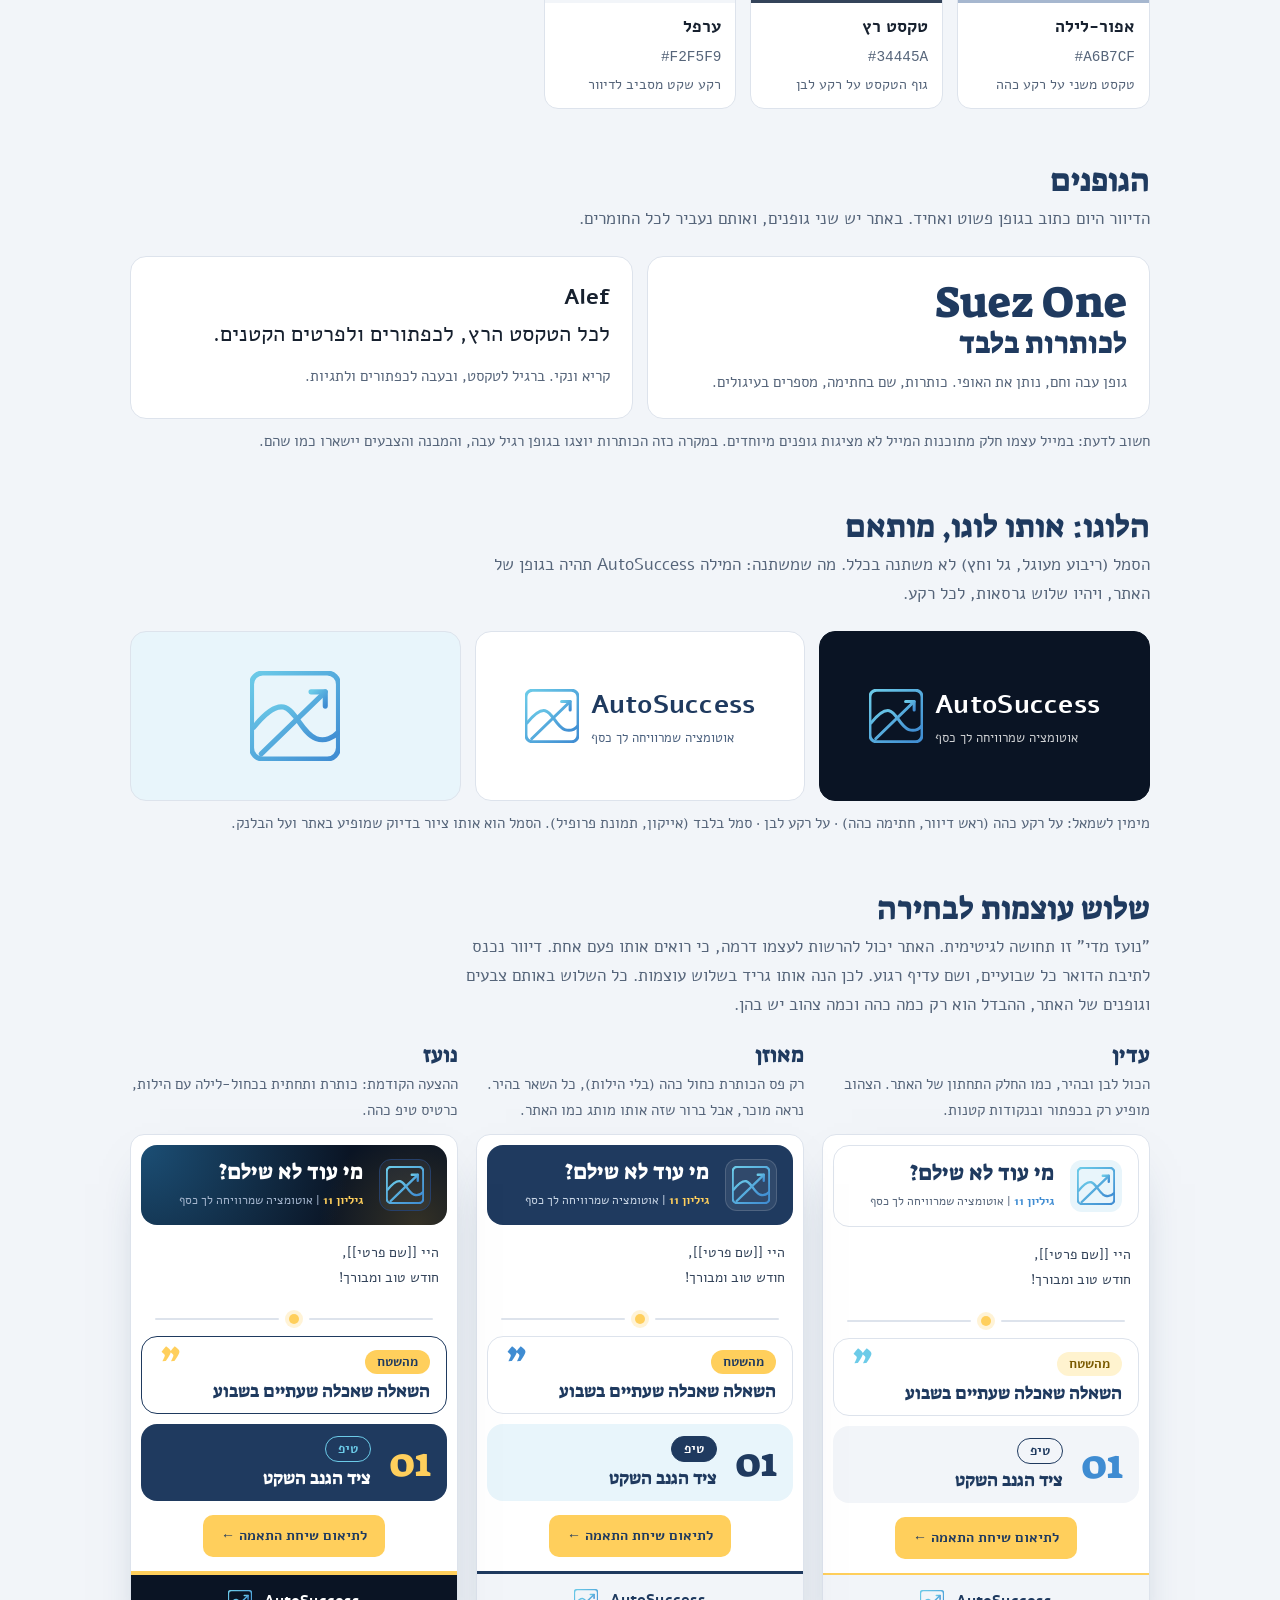
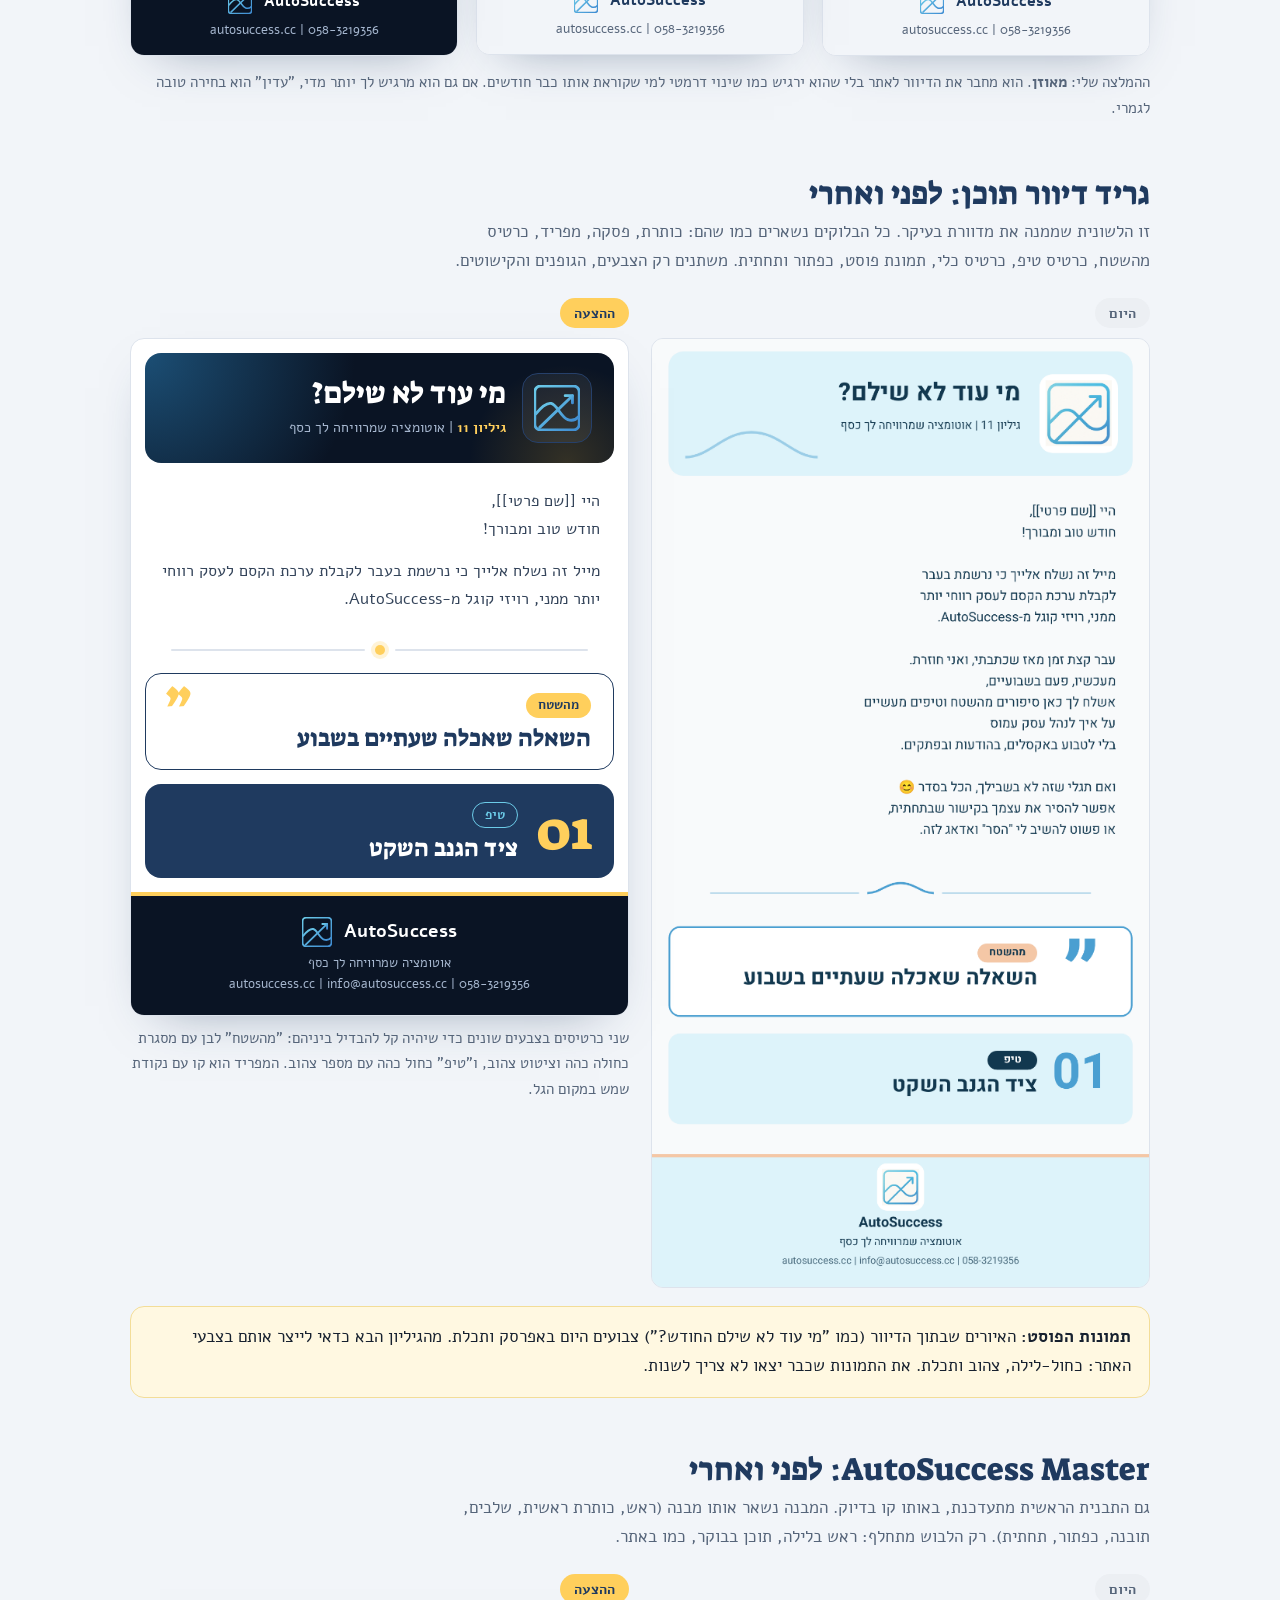
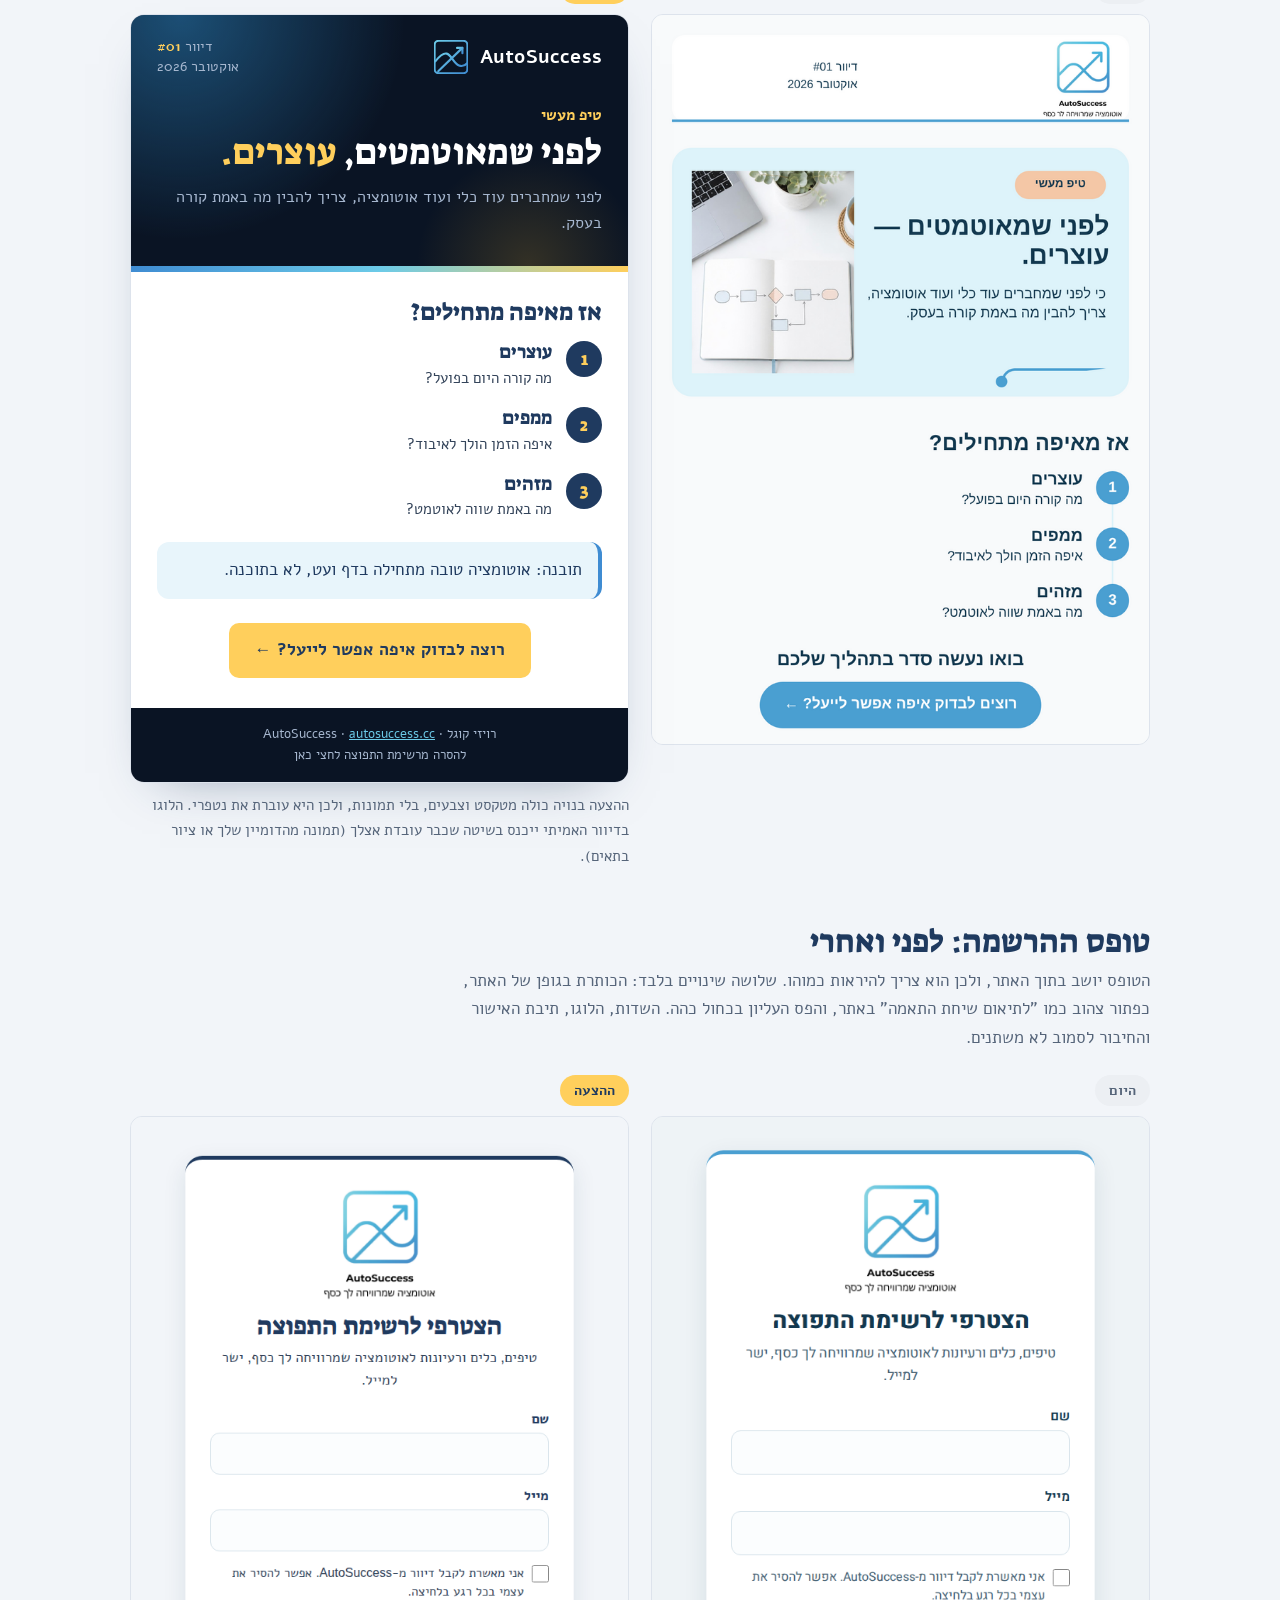
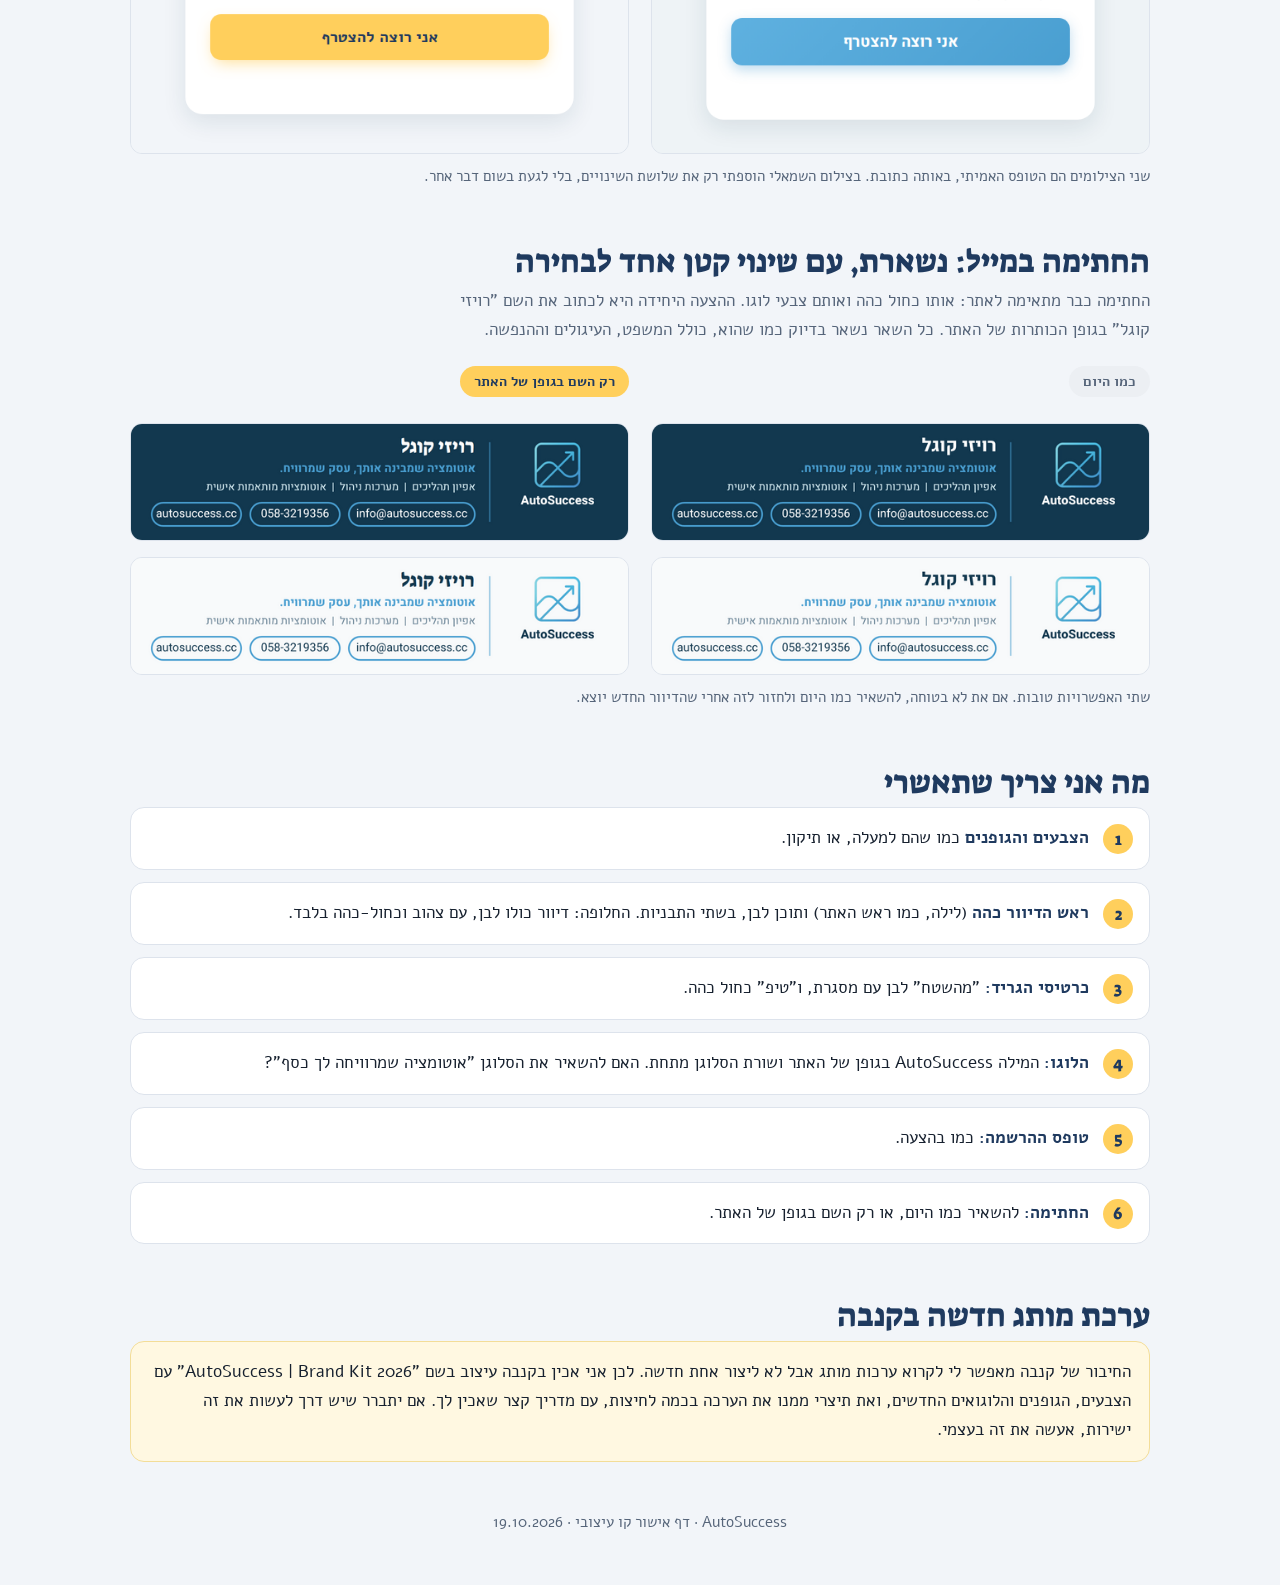
==== commit c9b17e9a: "דף הקו העיצובי: טופס ההרשמה לפני ואחרי Co-Authored-By: Claude Opus 5.5 <noreply@anthropic.com>" ====
--- a/brand-guide.html
+++ b/brand-guide.html
@@ -352,6 +352,16 @@
 </section>
 
 <section>
+  <h2>טופס ההרשמה: לפני ואחרי</h2>
+  <p class="lead">הטופס יושב בתוך האתר, ולכן הוא צריך להיראות כמוהו. שלושה שינויים בלבד: הכותרת בגופן של האתר, כפתור צהוב כמו "לתיאום שיחת התאמה" באתר, והפס העליון בכחול כהה. השדות, הלוגו, תיבת האישור והחיבור לסמוב לא משתנים.</p>
+  <div class="ba">
+    <div><span class="tag old">היום</span><img src="assets/brand/form-old.png" alt="טופס ההרשמה כמו היום"></div>
+    <div><span class="tag new">ההצעה</span><img src="assets/brand/form-new.png" alt="טופס ההרשמה בקו של האתר"></div>
+  </div>
+  <p class="cap">שני הצילומים הם הטופס האמיתי, באותה כתובת. בצילום השמאלי הוספתי רק את שלושת השינויים, בלי לגעת בשום דבר אחר.</p>
+</section>
+
+<section>
   <h2>החתימה במייל: נשארת, עם שינוי קטן אחד לבחירה</h2>
   <p class="lead">החתימה כבר מתאימה לאתר: אותו כחול כהה ואותם צבעי לוגו. ההצעה היחידה היא לכתוב את השם "רויזי קוגל" בגופן הכותרות של האתר. כל השאר נשאר בדיוק כמו שהוא, כולל המשפט, העיגולים וההנפשה.</p>
   <div class="ba">
@@ -368,6 +378,7 @@
     <li><b>ראש הדיוור כהה</b> (לילה, כמו ראש האתר) ותוכן לבן, בשתי התבניות. החלופה: דיוור כולו לבן, עם צהוב וכחול-כהה בלבד.</li>
     <li><b>כרטיסי הגריד:</b> "מהשטח" לבן עם מסגרת, ו"טיפ" כחול כהה.</li>
     <li><b>הלוגו:</b> המילה AutoSuccess בגופן של האתר ושורת הסלוגן מתחת. האם להשאיר את הסלוגן "אוטומציה שמרוויחה לך כסף"?</li>
+    <li><b>טופס ההרשמה:</b> כמו בהצעה.</li>
     <li><b>החתימה:</b> להשאיר כמו היום, או רק השם בגופן של האתר.</li>
   </ol>
 </section>
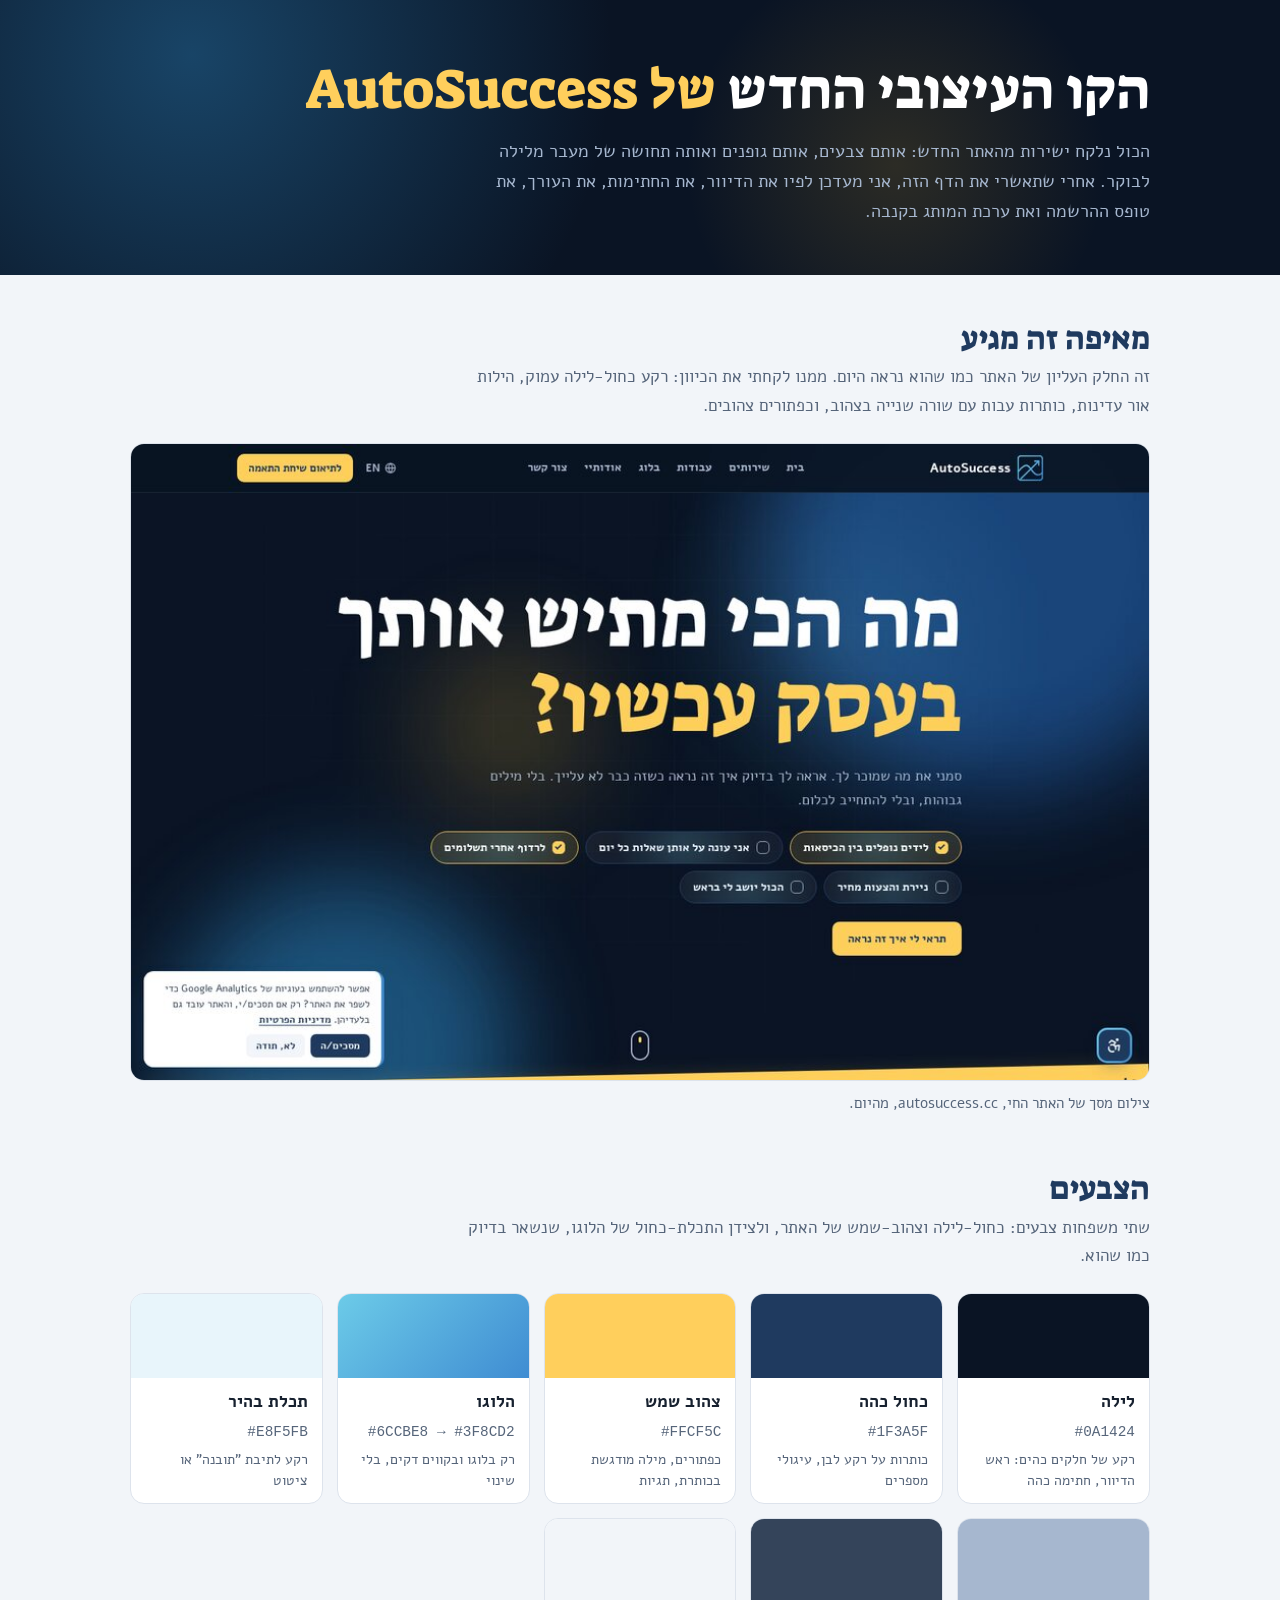
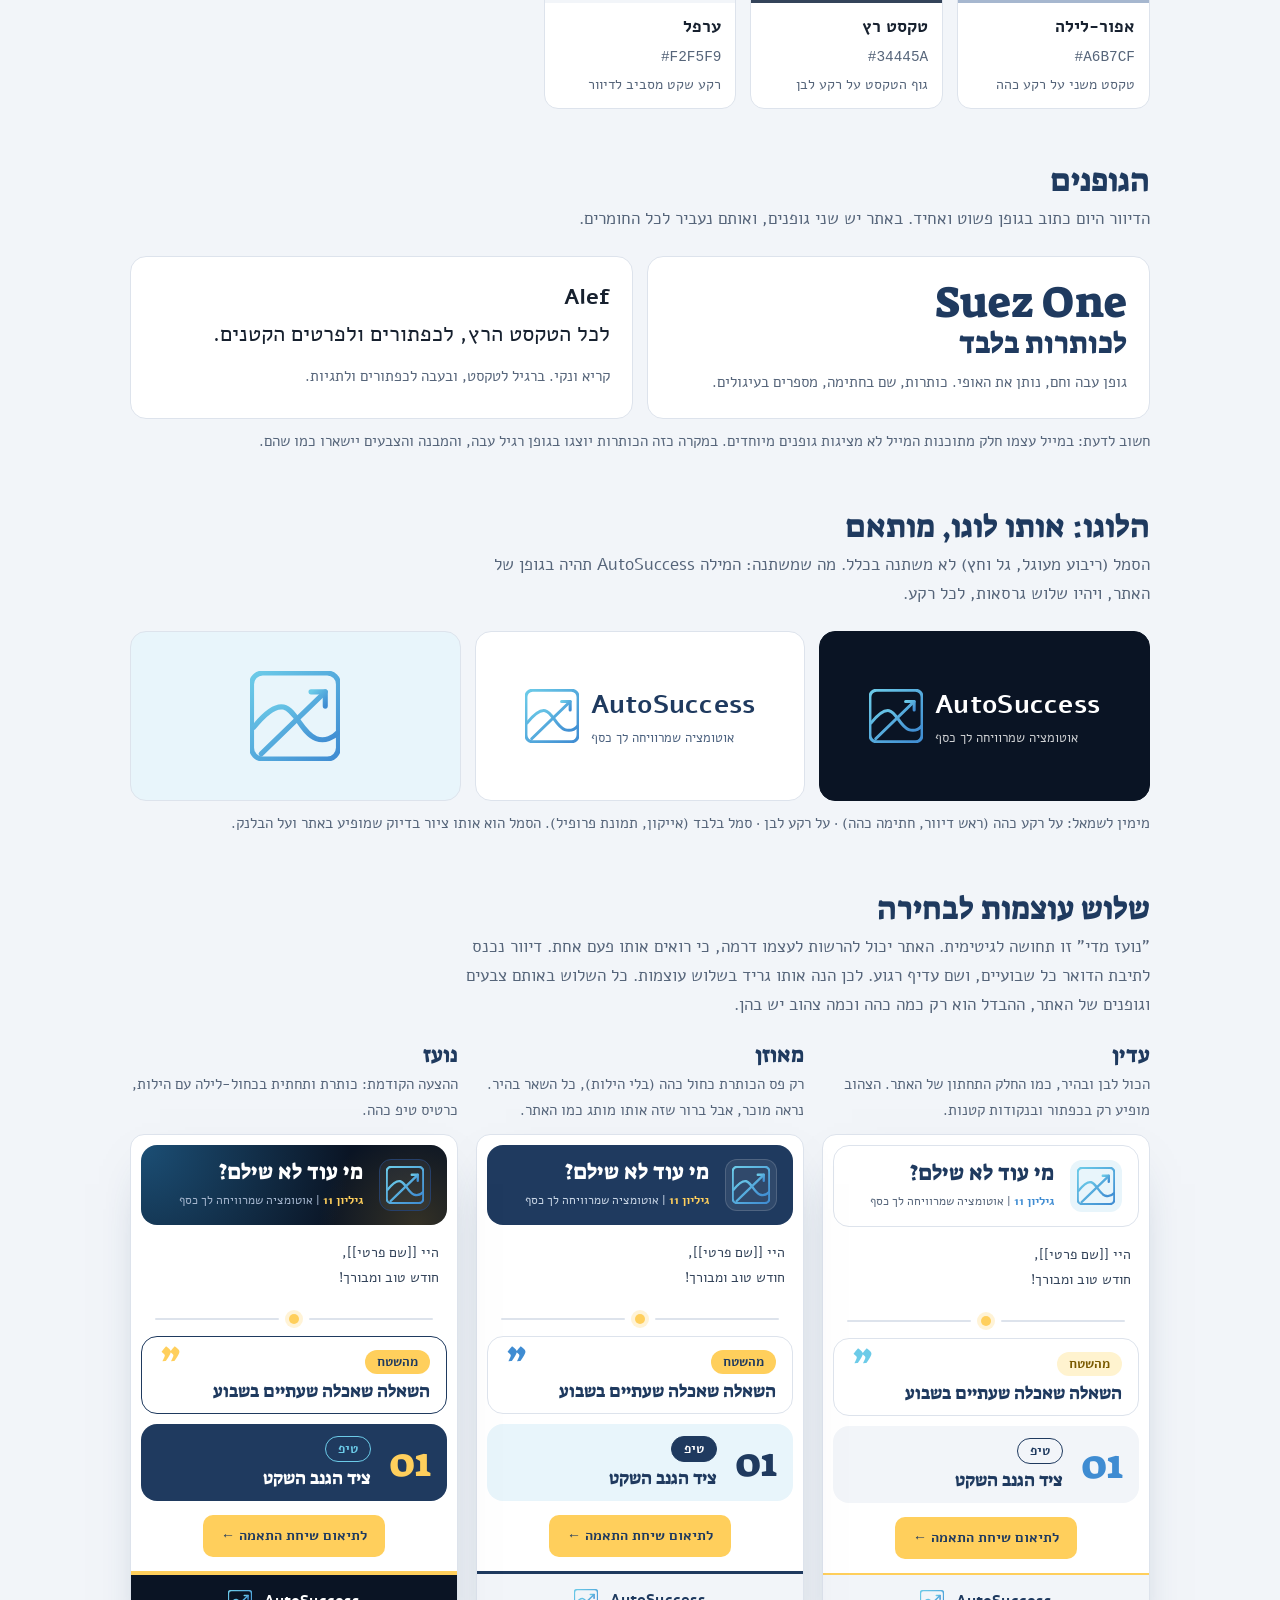
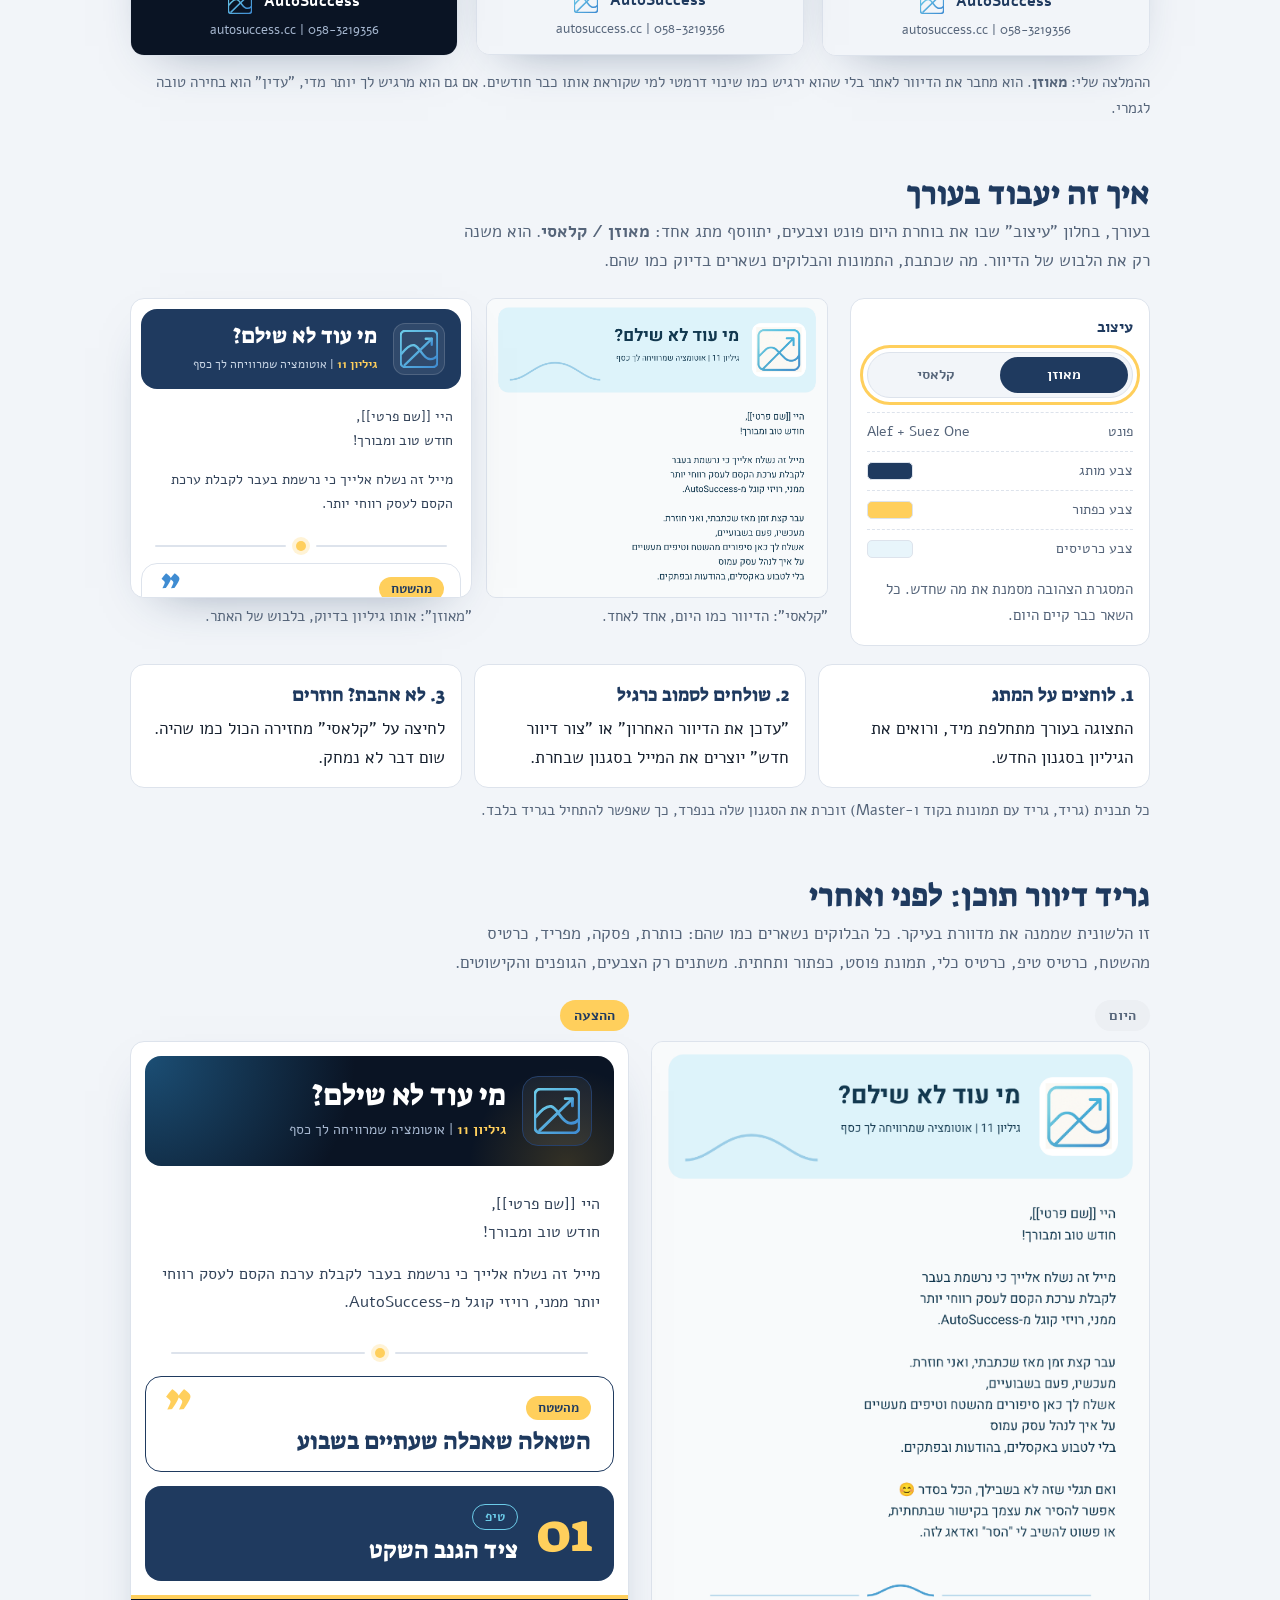
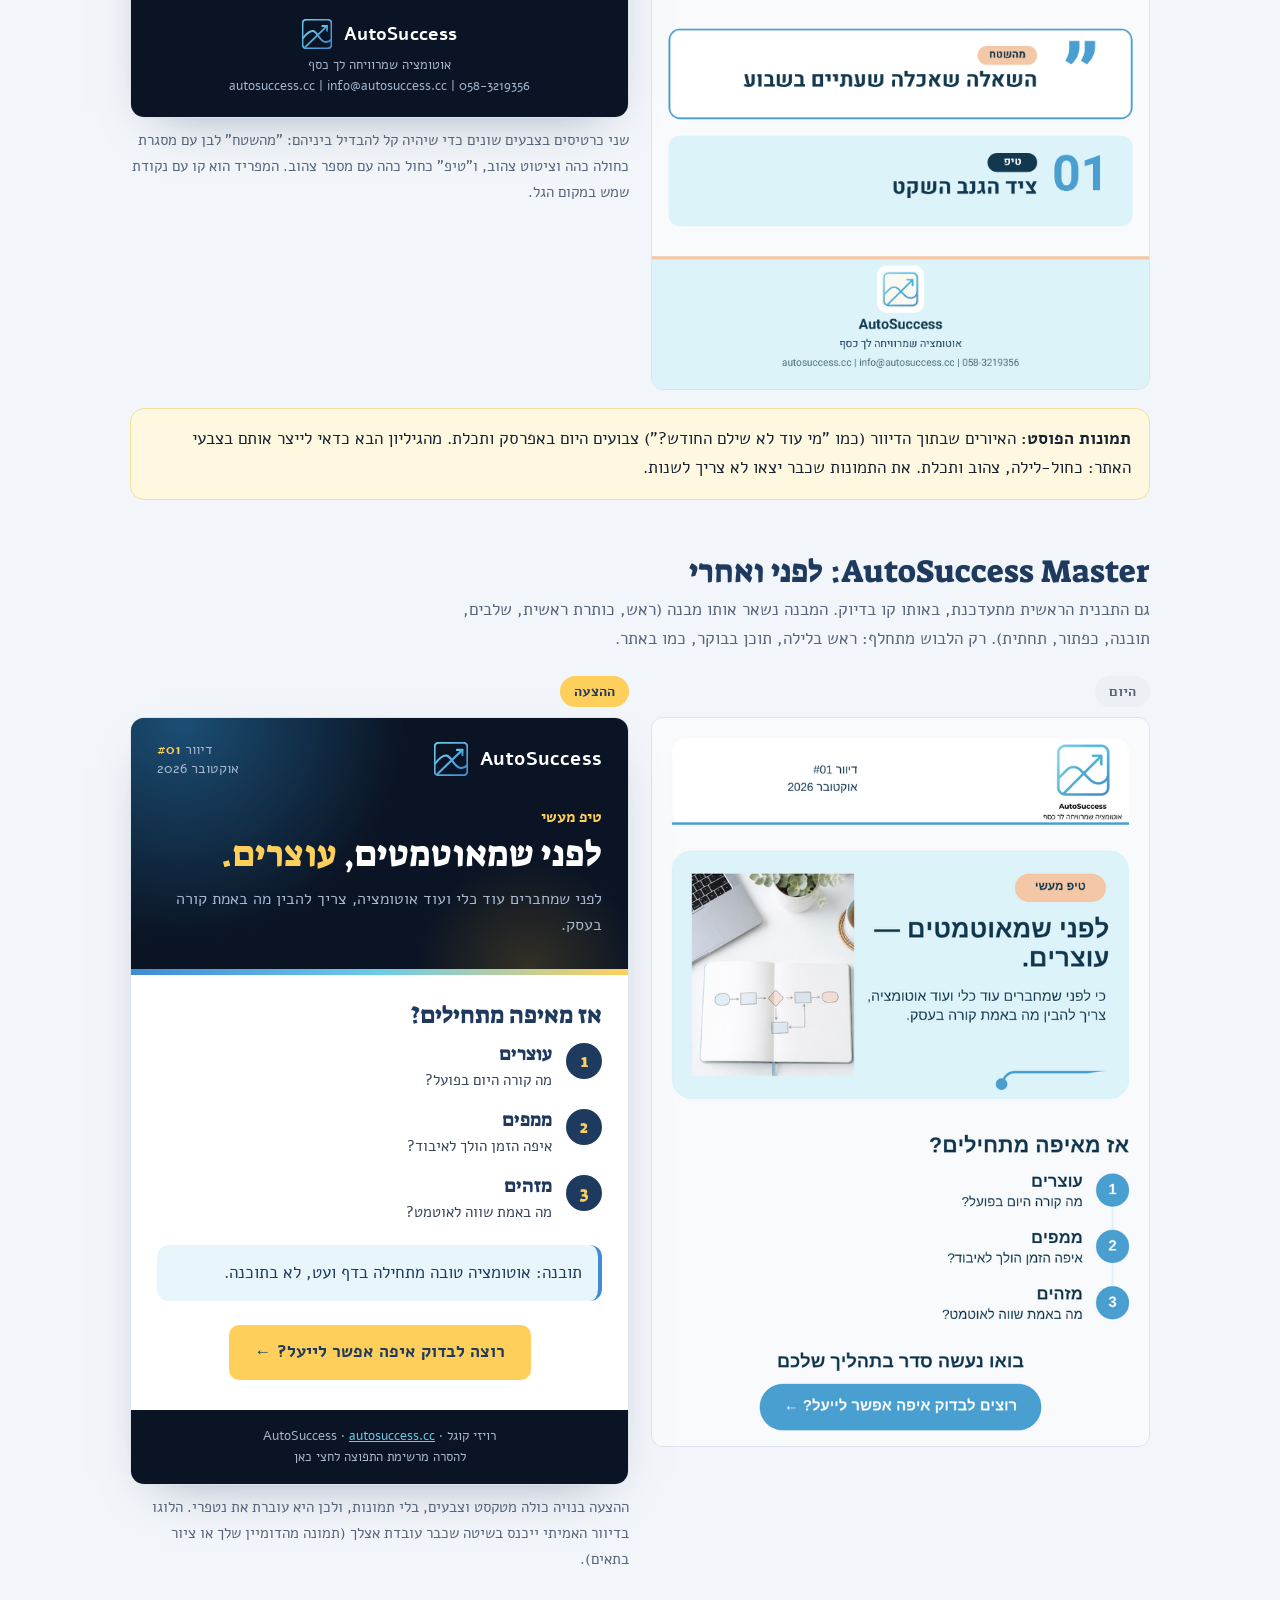
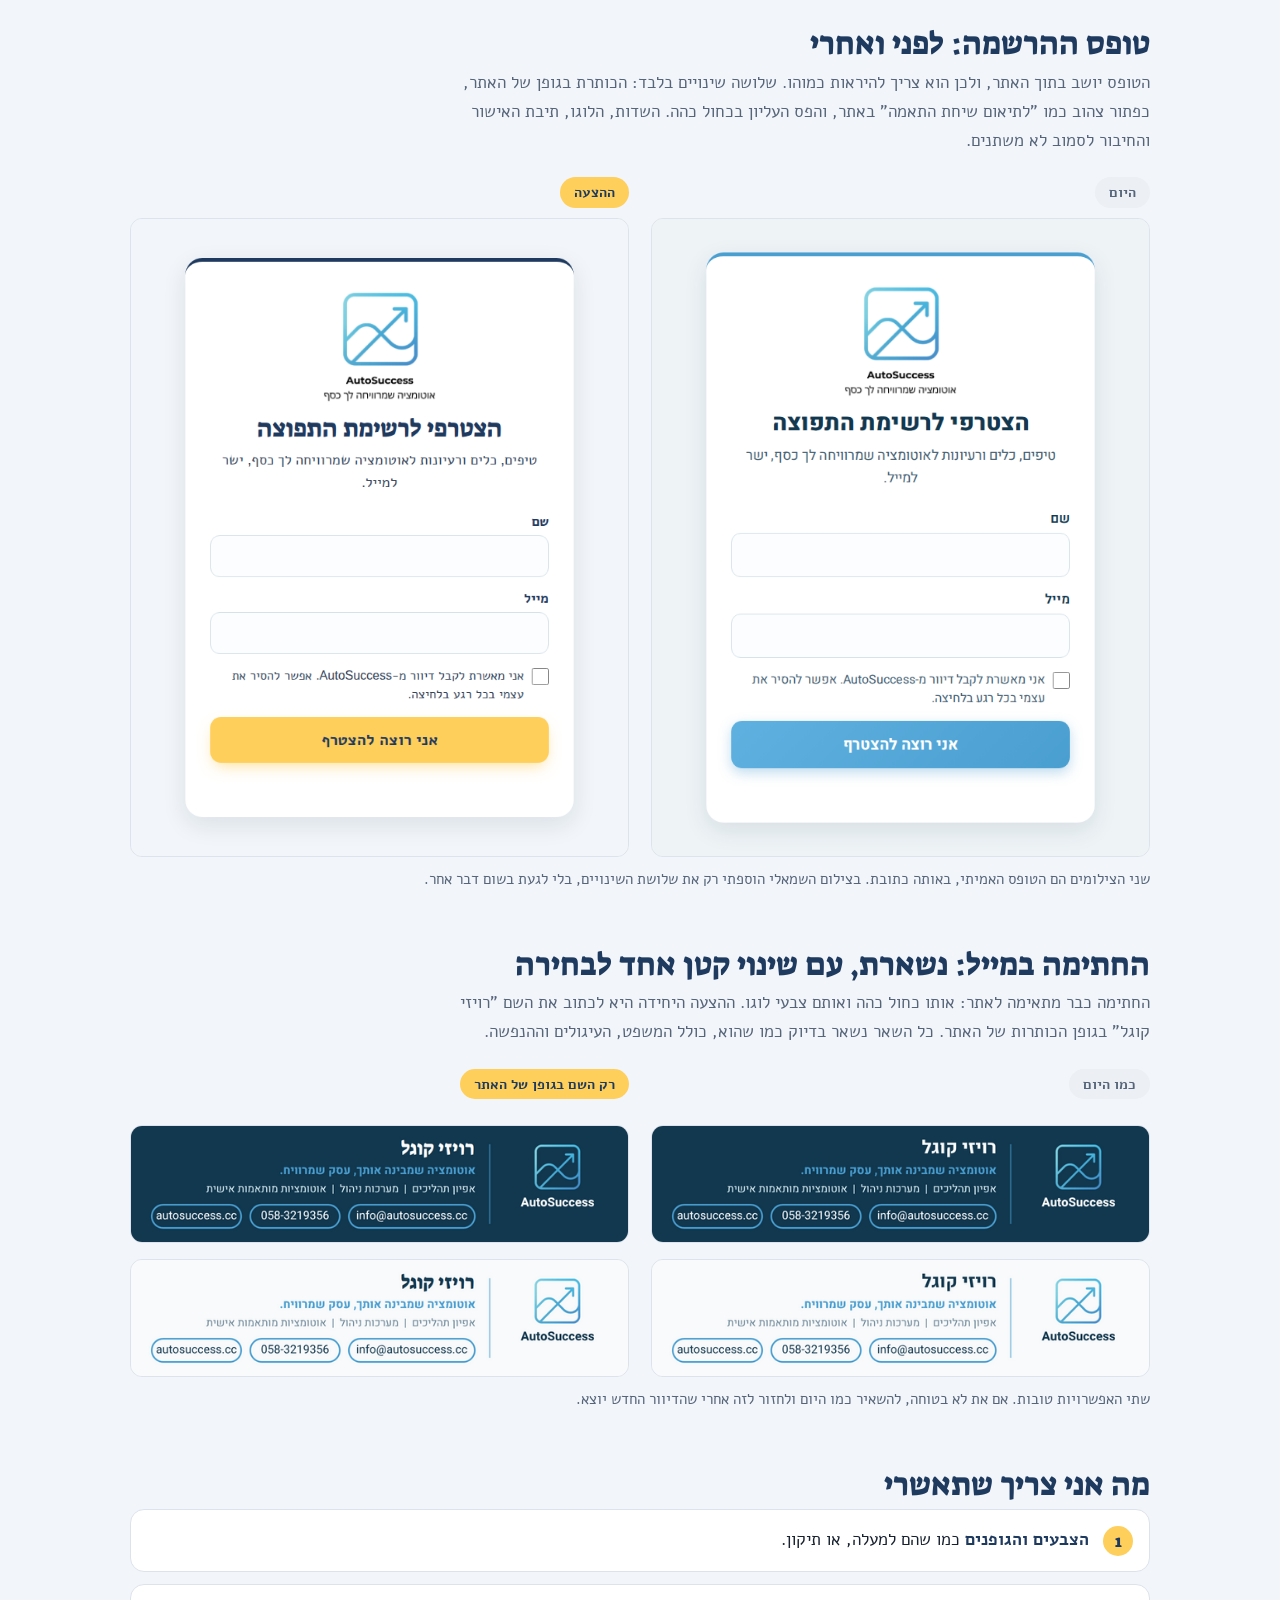
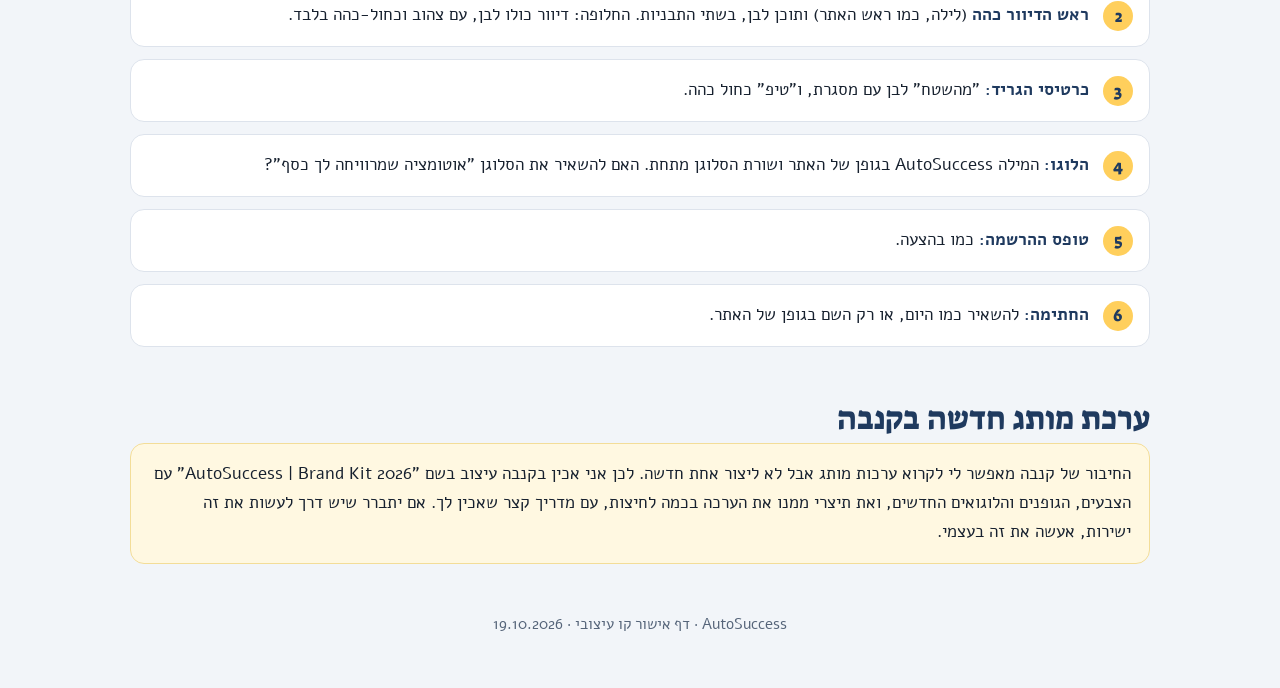
==== commit 3b31e60d: "דף הורדה לחתימה המונפשת החדשה, והסבר עם הדמיה איך יעבוד מתג הסגנון בעורך Co-Authored-By: Claude Opus" ====
--- a/brand-guide.html
+++ b/brand-guide.html
@@ -168,6 +168,26 @@
 .lv-mid .gm-foot p { color: var(--soft); }
 @media (max-width: 860px) { .levels { grid-template-columns: 1fr; } .levels .cap { min-height: 0; } }
 
+
+/* editor explainer */
+.ed { display: grid; grid-template-columns: 300px 1fr; gap: 22px; align-items: start; }
+.ed-panel { background: #fff; border: 1px solid var(--line); border-radius: 14px; padding: 16px; font-size: 14px; }
+.ed-panel h4 { margin: 0 0 12px; font-size: 15px; color: var(--navy); font-family: var(--f-body); font-weight: 700; }
+.seg { display: grid; grid-template-columns: 1fr 1fr; background: var(--mist); border: 1px solid var(--line); border-radius: 999px; padding: 4px; margin-bottom: 14px; }
+.seg span { text-align: center; border-radius: 999px; padding: 6px 0; font-weight: 700; color: var(--soft); }
+.seg span.on { background: var(--navy); color: #fff; }
+.ed-row { display: flex; justify-content: space-between; align-items: center; padding: 7px 0; border-top: 1px dashed var(--line); color: var(--soft); }
+.ed-row i { width: 46px; height: 18px; border-radius: 5px; display: inline-block; border: 1px solid var(--line); }
+.ed-new { outline: 3px solid var(--sun); outline-offset: 4px; border-radius: 999px; }
+.thumbs { display: grid; grid-template-columns: 1fr 1fr; gap: 14px; }
+.thumbs figure { margin: 0; }
+.thumbs img { width: 100%; border-radius: 10px; border: 1px solid var(--line); display: block; max-height: 300px; object-fit: cover; object-position: top; }
+.thumbs figcaption { font-size: .92rem; color: var(--soft); margin-top: 6px; }
+.flow { display: grid; grid-template-columns: repeat(3, 1fr); gap: 12px; margin-top: 18px; }
+.flow div { background: #fff; border: 1px solid var(--line); border-radius: 14px; padding: 14px 16px; }
+.flow b { display: block; color: var(--navy); font-family: var(--f-head); font-weight: 400; font-size: 19px; margin-bottom: 4px; }
+@media (max-width: 760px) { .ed, .flow, .thumbs { grid-template-columns: 1fr; } }
+
 /* signatures */
 .sigs { display: grid; gap: 16px; }
 .sig { width: 100%; max-width: 600px; aspect-ratio: 600 / 140; border-radius: 12px; display: flex; align-items: center; gap: 18px; padding: 0 24px; border: 1px solid var(--line); }
@@ -291,6 +311,37 @@
 </section>
 
 <section>
+  <h2>איך זה יעבוד בעורך</h2>
+  <p class="lead">בעורך, בחלון "עיצוב" שבו את בוחרת היום פונט וצבעים, יתווסף מתג אחד: <b>מאוזן / קלאסי</b>. הוא משנה רק את הלבוש של הדיוור. מה שכתבת, התמונות והבלוקים נשארים בדיוק כמו שהם.</p>
+  <div class="ed">
+    <div class="ed-panel">
+      <h4>עיצוב</h4>
+      <div class="seg ed-new"><span class="on">מאוזן</span><span>קלאסי</span></div>
+      <div class="ed-row">פונט <span>Alef + Suez One</span></div>
+      <div class="ed-row">צבע מותג <i style="background:#1f3a5f"></i></div>
+      <div class="ed-row">צבע כפתור <i style="background:#ffcf5c"></i></div>
+      <div class="ed-row">צבע כרטיסים <i style="background:#e8f5fb"></i></div>
+      <p class="cap" style="margin-top:10px">המסגרת הצהובה מסמנת את מה שחדש. כל השאר כבר קיים היום.</p>
+    </div>
+    <div class="thumbs">
+      <figure><img src="assets/brand/old-grid.png" alt="הגריד בסגנון קלאסי"><figcaption>"קלאסי": הדיוור כמו היום, אחד לאחד.</figcaption></figure>
+      <figure><div class="mail lv lv-mid" style="max-height:300px;overflow:hidden">
+        <div class="gm-head"><div class="ic"><svg width="38" height="38" viewBox="30 26 177 175" fill="none"><defs><linearGradient id="ed1" x1="0" y1="0" x2="1" y2="1"><stop offset="0" stop-color="#6CCBE8"/><stop offset="1" stop-color="#3F8CD2"/></linearGradient></defs><g stroke="url(#ed1)" stroke-width="11" stroke-linecap="round" stroke-linejoin="round"><rect x="33" y="29" width="171" height="169" rx="22"/><path d="M37 136 C 58 110, 78 92, 96 96 C 120 101, 132 148, 160 158 C 178 164, 194 156, 203 146"/><path d="M52 188 L 178 66"/><path d="M150 66 L 178 66 L 178 94"/></g></svg></div><div><h3>מי עוד לא שילם?</h3><p><b>גיליון 11</b> | אוטומציה שמרוויחה לך כסף</p></div></div>
+        <div class="gm-text"><p>היי [[שם פרטי]],<br>חודש טוב ומבורך!</p><p>מייל זה נשלח אלייך כי נרשמת בעבר לקבלת ערכת הקסם לעסק רווחי יותר.</p></div>
+        <div class="gm-div"><i></i><b></b><i></i></div>
+        <div class="gm-story"><span class="q">”</span><span class="gm-pill">מהשטח</span><h4>השאלה שאכלה שעתיים בשבוע</h4></div>
+      </div><figcaption>"מאוזן": אותו גיליון בדיוק, בלבוש של האתר.</figcaption></figure>
+    </div>
+  </div>
+  <div class="flow">
+    <div><b>1. לוחצים על המתג</b>התצוגה בעורך מתחלפת מיד, ורואים את הגיליון בסגנון החדש.</div>
+    <div><b>2. שולחים לסמוב כרגיל</b>"עדכן את הדיוור האחרון" או "צור דיוור חדש" יוצרים את המייל בסגנון שבחרת.</div>
+    <div><b>3. לא אהבת? חוזרים</b>לחיצה על "קלאסי" מחזירה הכול כמו שהיה. שום דבר לא נמחק.</div>
+  </div>
+  <p class="cap">כל תבנית (גריד, גריד עם תמונות בקוד ו-Master) זוכרת את הסגנון שלה בנפרד, כך שאפשר להתחיל בגריד בלבד.</p>
+</section>
+
+<section>
   <h2>גריד דיוור תוכן: לפני ואחרי</h2>
   <p class="lead">זו הלשונית שממנה את מדוורת בעיקר. כל הבלוקים נשארים כמו שהם: כותרת, פסקה, מפריד, כרטיס מהשטח, כרטיס טיפ, כרטיס כלי, תמונת פוסט, כפתור ותחתית. משתנים רק הצבעים, הגופנים והקישוטים.</p>
   <div class="ba">
